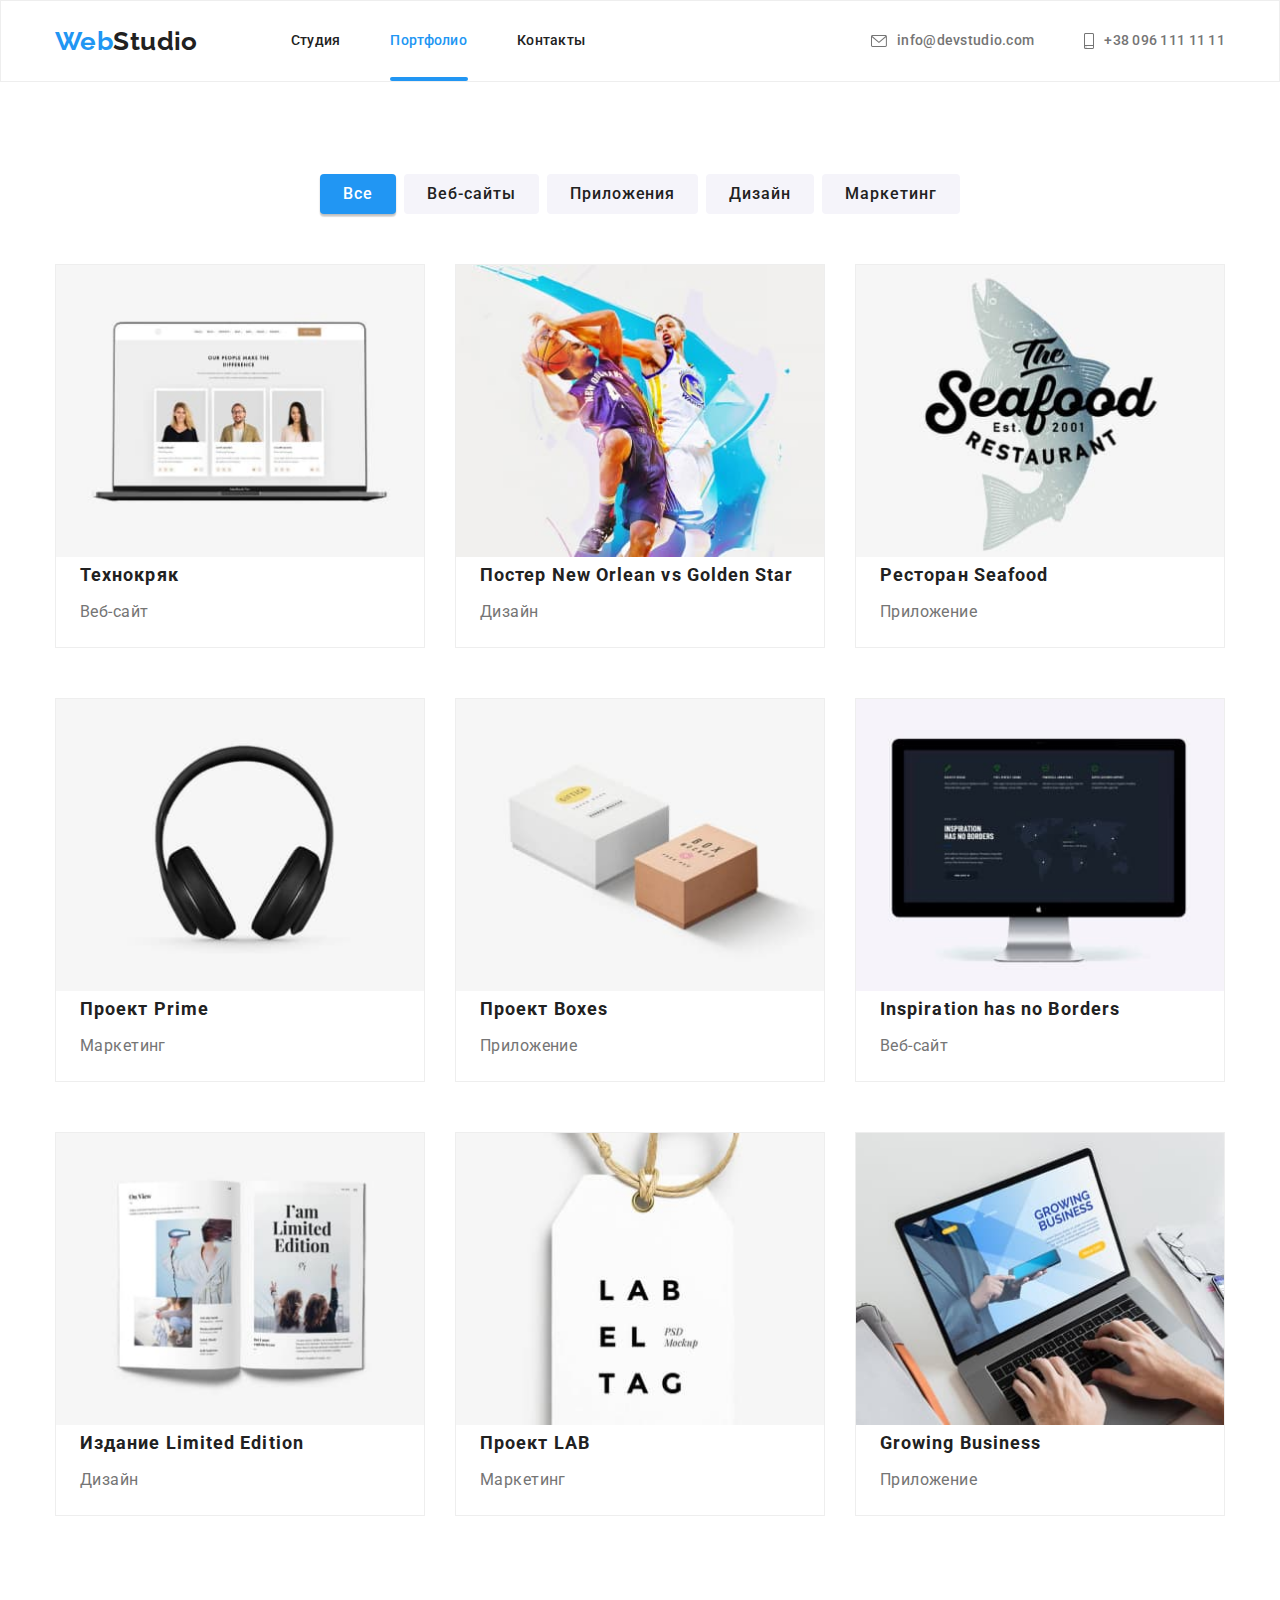
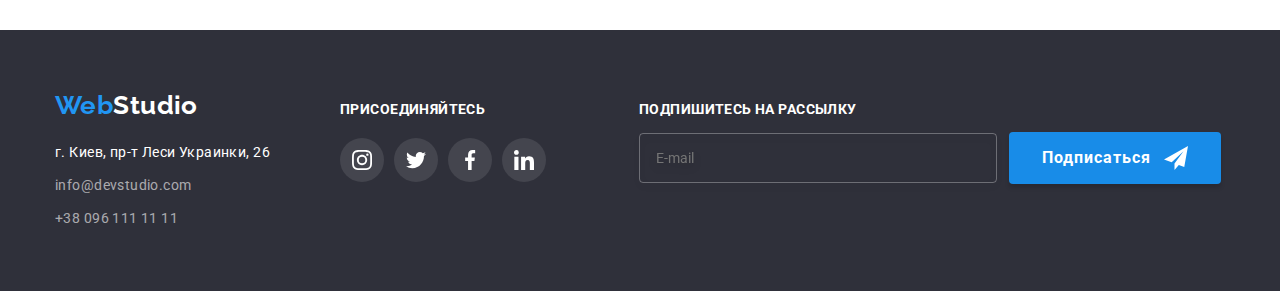
==== portfolio.html @ b4852928 "Initial commit" ====
<!DOCTYPE html>
<html lang="ru">
  <head>
    <meta charset="UTF-8" />
    <meta http-equiv="X-UA-Compatible" content="IE=edge" />
    <meta name="viewport" content="width=device-width, initial-scale=1.0" />
    <title>Portfolio</title>

    <link
      rel="stylesheet"
      href="https://fonts.googleapis.com/css2?family=Raleway:wght@700&family=Roboto:wght@400;500;700;900&display=swap"
    />
    <link
      rel="stylesheet"
      href="https://cdnjs.cloudflare.com/ajax/libs/modern-normalize/1.1.0/modern-normalize.min.css"
    />

    <link rel="stylesheet" href="./css/main.min.css" />
  </head>

  <body>
    <!-- Шапка сайта -->
    <header class="header">
      <div class="container header__container">
        <nav class="nav">
          <a class="logo header__logo" href="./index.html"
            ><span class="header__logo--color">Web</span>Studio</a
          >

          <ul class="nav__list list">
            <li class="nav__item">
              <a class="nav__link link" href="./index.html">Студия</a>
            </li>
            <li class="nav__item">
              <a class="nav__link nav__link--portfolio link" href="./portfolio.html">Портфолио</a>
            </li>
            <li class="nav__item"><a class="nav__link link" href="">Контакты</a></li>
          </ul>
        </nav>

        <ul class="nav__list nav__list--right list">
          <li class="nav__item">
            <div class="nav__box">
              <a class="nav__link nav__link--color link" href="mailto:info@devstudio.com">
                <svg class="nav__icon" width="16" height="12">
                  <use href="./images/sprite.svg#icon-envelope"></use>
                </svg>
                info@devstudio.com
              </a>
            </div>
          </li>
          <li class="nav__item">
            <div class="nav__box">
              <a class="nav__link nav__link--color link" href="tel:+380961111111">
                <svg class="nav__icon phone" width="10" height="16">
                  <use href="./images/sprite.svg#icon-phone"></use>
                </svg>
                +38 096 111 11 11
              </a>
            </div>
          </li>
        </ul>
      </div>
    </header>

    <main>
      <!-- Секция примеры работ -->
      <section class="portfolio">
        <div class="container">
          <h1 class="title visually-hidden">Примеры работ</h1>
          <ul class="list portfolio__list">
            <li class="portfolio__item">
              <button class="button button__portfolio button__portfolio--active" type="button">
                Все
              </button>
            </li>
            <li class="portfolio__item">
              <button class="button button__portfolio" type="button">Веб-сайты</button>
            </li>
            <li class="portfolio__item">
              <button class="button button__portfolio" type="button">Приложения</button>
            </li>
            <li class="portfolio__item">
              <button class="button button__portfolio" type="button">Дизайн</button>
            </li>
            <li class="portfolio__item">
              <button class="button button__portfolio" type="button">Маркетинг</button>
            </li>
          </ul>

          <ul class="list works-list">
            <!-- Пример №1 -->
            <li class="works__element">
              <a class="works__link" href="">
                <div class="works__thumb">
                  <img
                    class="works__img"
                    src="./images/portfolio/work-1.jpg"
                    alt="Пример работы №1"
                    width="370"
                    height="294"
                  />
                  <p class="works__descr">
                    Ресурс предлагает комплексные предложения с разным уровнем функционала и
                    сервисов. Все это позволит посетителю получить исчерпывающие сведения <br />
                    о компании или частном лице.
                  </p>
                </div>
                <h2 class="works__title">Технокряк</h2>
                <p class="works__text">Веб-сайт</p>
              </a>
            </li>
            <!-- Пример №2 -->
            <li class="works__element">
              <a class="works__link" href="">
                <div class="works__thumb">
                  <img
                    class="works__img"
                    src="./images/portfolio/work-2.jpg"
                    alt="Пример работы №2"
                    width="370"
                    height="294"
                  />
                  <p class="works__descr">
                    Ресурс предлагает комплексные предложения с разным уровнем функционала и
                    сервисов. Все это позволит посетителю получить исчерпывающие сведения <br />
                    о компании или частном лице.
                  </p>
                </div>

                <h2 class="works__title">Постер New Orlean vs Golden Star</h2>
                <p class="works__text">Дизайн</p>
              </a>
            </li>
            <!-- Пример №3 -->
            <li class="works__element">
              <a class="works__link" href="">
                <div class="works__thumb">
                  <img
                    class="works__img"
                    src="./images/portfolio/work-3.jpg"
                    alt="Пример работы №3"
                    width="370"
                    height="294"
                  />
                  <p class="works__descr">
                    Ресурс предлагает комплексные предложения с разным уровнем функционала и
                    сервисов. Все это позволит посетителю получить исчерпывающие сведения <br />
                    о компании или частном лице.
                  </p>
                </div>

                <h2 class="works__title">Ресторан Seafood</h2>
                <p class="works__text">Приложение</p>
              </a>
            </li>
            <!-- Пример №4 -->
            <li class="works__element">
              <a class="works__link" href="">
                <div class="works__thumb">
                  <img
                    class="works__img"
                    src="./images/portfolio/work-4.jpg"
                    alt="Пример работы №4"
                    width="370"
                    height="294"
                  />
                  <p class="works__descr">
                    Ресурс предлагает комплексные предложения с разным уровнем функционала и
                    сервисов. Все это позволит посетителю получить исчерпывающие сведения <br />
                    о компании или частном лице.
                  </p>
                </div>

                <h2 class="works__title">Проект Prime</h2>
                <p class="works__text">Маркетинг</p>
              </a>
            </li>
            <!-- Пример №5 -->
            <li class="works__element">
              <a class="works__link" href="">
                <div class="works__thumb">
                  <img
                    class="works__img"
                    src="./images/portfolio/work-5.jpg"
                    alt="Пример работы №5"
                    width="370"
                    height="294"
                  />
                  <p class="works__descr">
                    Ресурс предлагает комплексные предложения с разным уровнем функционала и
                    сервисов. Все это позволит посетителю получить исчерпывающие сведения <br />
                    о компании или частном лице.
                  </p>
                </div>

                <h2 class="works__title">Проект Boxes</h2>
                <p class="works__text">Приложение</p>
              </a>
            </li>
            <!-- Пример №6-->
            <li class="works__element">
              <a class="works__link" href="">
                <div class="works__thumb">
                  <img
                    class="works__img"
                    src="./images/portfolio/work-6.jpg"
                    alt="Пример работы №6"
                    width="370"
                    height="294"
                  />
                  <p class="works__descr">
                    Ресурс предлагает комплексные предложения с разным уровнем функционала и
                    сервисов. Все это позволит посетителю получить исчерпывающие сведения <br />
                    о компании или частном лице.
                  </p>
                </div>

                <h2 class="works__title">Inspiration has no Borders</h2>
                <p class="works__text">Веб-сайт</p>
              </a>
            </li>
            <!-- Пример №7 -->
            <li class="works__element">
              <a class="works__link" href="">
                <div class="works__thumb">
                  <img
                    class="works__img"
                    src="./images/portfolio/work-7.jpg"
                    alt="Пример работы №7"
                    width="370"
                    height="294"
                  />
                  <p class="works__descr">
                    Ресурс предлагает комплексные предложения с разным уровнем функционала и
                    сервисов. Все это позволит посетителю получить исчерпывающие сведения <br />
                    о компании или частном лице.
                  </p>
                </div>

                <h2 class="works__title">Издание Limited Edition</h2>
                <p class="works__text">Дизайн</p>
              </a>
            </li>
            <!-- Пример №8 -->
            <li class="works__element">
              <a class="works__link" href="">
                <div class="works__thumb">
                  <img
                    class="works__img"
                    src="./images/portfolio/work-8.jpg"
                    alt="Пример работы №8"
                    width="370"
                    height="294"
                  />
                  <p class="works__descr">
                    Ресурс предлагает комплексные предложения с разным уровнем функционала и
                    сервисов. Все это позволит посетителю получить исчерпывающие сведения <br />
                    о компании или частном лице.
                  </p>
                </div>

                <h2 class="works__title">Проект LAB</h2>
                <p class="works__text">Маркетинг</p>
              </a>
            </li>
            <!-- Пример №9 -->
            <li class="works__element">
              <a class="works__link" href="">
                <div class="works__thumb">
                  <img
                    class="works__img"
                    src="./images/portfolio/work-9.jpg"
                    alt="Пример работы №9"
                    width="370"
                    height="294"
                  />
                  <p class="works__descr">
                    Ресурс предлагает комплексные предложения с разным уровнем функционала и
                    сервисов. Все это позволит посетителю получить исчерпывающие сведения <br />
                    о компании или частном лице.
                  </p>
                </div>

                <h2 class="works__title">Growing Business</h2>
                <p class="works__text">Приложение</p>
              </a>
            </li>
          </ul>
        </div>
      </section>
    </main>
    <!-- Футер -->
    <footer class="footer">
      <div class="container">
        <div class="footer__container">
          <div class="footer__contacts">
            <a class="logo footer__logo" href="./index.html"
              ><span class="logo__footer--text">Web</span>Studio</a
            >
            <address class="adress">
              <ul class="footer__list list">
                <li class="footer__item footer__item--adress">
                  <a
                    class="link footer__link"
                    href="https://goo.gl/maps/1aV7GLh5moSTKQaL6"
                    target="_blank"
                    rel="noopener noreferrer"
                    >г. Киев, пр-т Леси Украинки, 26</a
                  >
                </li>
                <li class="footer__item footer__item--mail">
                  <a class="link footer__link footer__link--mail" href="mailto:info@devstudio.com"
                    >info@devstudio.com</a
                  >
                </li>
                <li class="footer__item footer__item--tel">
                  <a class="link footer__link footer__link--tel" href="tel:+380961111111"
                    >+38 096 111 11 11</a
                  >
                </li>
              </ul>
            </address>
          </div>

          <div class="social-media">
            <h3 class="social-media__title">присоединяйтесь</h3>
            <ul class="list social-media__list">
              <li class="social-media__item">
                <div class="social-media__block">
                  <a class="social-media__link" aria-label="instagram" href="">
                    <svg class="social-media__icon" width="20" height="20">
                      <use href="./images/sprite.svg#icon-instagram2"></use>
                    </svg>
                  </a>
                </div>
              </li>

              <li class="social-media__item">
                <div class="social-media__block">
                  <a class="social-media__link" aria-label="instagram" href="">
                    <svg class="social-media__icon" width="20" height="20">
                      <use href="./images/sprite.svg#icon-twitter2"></use>
                    </svg>
                  </a>
                </div>
              </li>

              <li class="social-media__item">
                <div class="social-media__block">
                  <a class="social-media__link" aria-label="facebook" href="">
                    <svg class="social-media__icon" width="20" height="20">
                      <use href="./images/sprite.svg#icon-facebook2"></use>
                    </svg>
                  </a>
                </div>
              </li>

              <li class="social-media__item">
                <div class="social-media__block">
                  <a class="social-media__link" aria-label="linkedin" href="">
                    <svg class="social-media__icon" width="20" height="20">
                      <use href="./images/sprite.svg#icon-linkedin2"></use>
                    </svg>
                  </a>
                </div>
              </li>
            </ul>
          </div>

          <div class="footer-modal">
            <form class="footer-modal__form" autocomplete="off">
              <p class="footer-modal__text">Подпишитесь на рассылку</p>
              <div class="footer-modal__box">
                <label class="footer-modal__email" for="email"></label>
                <input
                  class="footer-modal__input"
                  type="email"
                  name="email"
                  id="email"
                  placeholder="E-mail"
                />
                <button class="button" type="submit">
                  Подписаться
                  <svg class="button__icon" width="24" height="24">
                    <use href="./images/sprite.svg#icon-send"></use>
                  </svg>
                </button>
              </div>
            </form>
          </div>
        </div>
      </div>
    </footer>
  </body>
</html>
---- css/main.min.css ----
:root{--brand-color: #2196F3;--background-color: #ffffff;--text-color: #212121;--paragraph-color: #757575;--primary-font: Roboto, sans-serif;--secondary-font: Raleway, sans-serif}.portfolio,.customers,.team,.activity,.features,.hero{padding-top:94px;padding-bottom:94px}body{padding-top:80px;color:var(--text-color);background-color:var(--background-color);font-family:var(--primary-font);font-size:14px;letter-spacing:.03em}html{-webkit-box-sizing:border-box;box-sizing:border-box}*,*::after,*::before{-webkit-box-sizing:inherit;box-sizing:inherit}h1,h2,h3,h4,h5,h6,p{margin-top:0}.list{list-style:none;padding-left:0;margin:0}.link{text-decoration:none;color:inherit}img{display:block;max-width:100%;height:auto}address{font-style:inherit}.visually-hidden{position:absolute;width:1px;height:1px;margin:-1px;border:0;padding:0;white-space:nowrap;-webkit-clip-path:inset(100%);clip-path:inset(100%);clip:rect(0 0 0 0);overflow:hidden}.container{margin-left:auto;margin-right:auto;width:1200px;padding-left:15px;padding-right:15px}.button{font-weight:700;font-size:16px;line-height:1.87;display:-webkit-inline-box;display:-ms-inline-flexbox;display:inline-flex;-webkit-box-align:center;-ms-flex-align:center;align-items:center;padding:10px 32px;font-family:inherit;text-align:center;letter-spacing:.06em;color:var(--background-color);background-color:#188ce8;-webkit-box-shadow:0px 4px 4px rgba(0,0,0,.15);box-shadow:0px 4px 4px rgba(0,0,0,.15);border-radius:4px;border:1px solid rgba(0,0,0,0);-webkit-transition:background-color 250ms cubic-bezier(0.4, 0, 0.2, 1);transition:background-color 250ms cubic-bezier(0.4, 0, 0.2, 1)}.button:focus,.button:hover{cursor:pointer;background-color:var(--brand-color)}.logo{font-weight:700;font-size:26px;line-height:1.19;font-family:var(--secondary-font);font-weight:700;font-size:26px;line-height:1.19;color:var(--text-color)}.title{font-weight:700;font-size:36px;line-height:1.16;margin-bottom:50px;margin-top:0;text-align:center;color:var(--text-color)}.backdrop{position:fixed;z-index:3;top:0;left:0;width:100%;height:100%;background-color:rgba(0,0,0,.2);opacity:1;visibility:visible;-webkit-transition:opacity 250ms cubic-bezier(0.4, 0, 0.2, 1),visibility 250ms cubic-bezier(0.4, 0, 0.2, 1);transition:opacity 250ms cubic-bezier(0.4, 0, 0.2, 1),visibility 250ms cubic-bezier(0.4, 0, 0.2, 1)}.backdrop.is-hidden{opacity:0;pointer-events:none;visibility:hidden}.modal{position:absolute;top:50%;left:50%;width:528px;height:581px;padding:40px;-webkit-transform:translate(-50%, -50%) scale(1);transform:translate(-50%, -50%) scale(1);opacity:1;background-color:#fff;-webkit-box-shadow:0px 1px 3px rgba(0,0,0,.12),0px 1px 1px rgba(0,0,0,.14),0px 2px 1px rgba(0,0,0,.2);box-shadow:0px 1px 3px rgba(0,0,0,.12),0px 1px 1px rgba(0,0,0,.14),0px 2px 1px rgba(0,0,0,.2);border-radius:4px;-webkit-transition:opacity 250ms cubic-bezier(0.4, 0, 0.2, 1),-webkit-transform 250ms cubic-bezier(0.4, 0, 0.2, 1);transition:opacity 250ms cubic-bezier(0.4, 0, 0.2, 1),-webkit-transform 250ms cubic-bezier(0.4, 0, 0.2, 1);transition:transform 250ms cubic-bezier(0.4, 0, 0.2, 1),opacity 250ms cubic-bezier(0.4, 0, 0.2, 1);transition:transform 250ms cubic-bezier(0.4, 0, 0.2, 1),opacity 250ms cubic-bezier(0.4, 0, 0.2, 1),-webkit-transform 250ms cubic-bezier(0.4, 0, 0.2, 1)}.backdrop.is-hidden .modal{-webkit-transform:translate(-50%, -50%) scale(1.25);transform:translate(-50%, -50%) scale(1.25);opacity:0;-webkit-transition:opacity 250ms cubic-bezier(0.4, 0, 0.2, 1),-webkit-transform 250ms cubic-bezier(0.4, 0, 0.2, 1);transition:opacity 250ms cubic-bezier(0.4, 0, 0.2, 1),-webkit-transform 250ms cubic-bezier(0.4, 0, 0.2, 1);transition:transform 250ms cubic-bezier(0.4, 0, 0.2, 1),opacity 250ms cubic-bezier(0.4, 0, 0.2, 1);transition:transform 250ms cubic-bezier(0.4, 0, 0.2, 1),opacity 250ms cubic-bezier(0.4, 0, 0.2, 1),-webkit-transform 250ms cubic-bezier(0.4, 0, 0.2, 1)}.btn-close{position:absolute;top:8px;right:8px;padding:0;background-color:#fff;border:1px solid rgba(0,0,0,.1);border-radius:50%;cursor:pointer}.btn-close__icon{display:-webkit-box;display:-ms-flexbox;display:flex;-webkit-box-align:center;-ms-flex-align:center;align-items:center;-webkit-box-pack:center;-ms-flex-pack:center;justify-content:center;margin:6px;-webkit-transition:fill 250ms cubic-bezier(0.4, 0, 0.2, 1);transition:fill 250ms cubic-bezier(0.4, 0, 0.2, 1)}.btn-close:hover .btn-close__icon,.btn-close:focus .btn-close__icon{fill:var(--brand-color)}.form{display:-webkit-box;display:-ms-flexbox;display:flex;-webkit-box-orient:vertical;-webkit-box-direction:normal;-ms-flex-direction:column;flex-direction:column}.form__text{font-weight:700;font-size:20px;line-height:1.15;margin-bottom:12px;text-align:center;color:var(--text-color)}.form__field{position:relative;display:-webkit-box;display:-ms-flexbox;display:flex;-webkit-box-orient:vertical;-webkit-box-direction:normal;-ms-flex-direction:column;flex-direction:column;margin-bottom:10px}.form__label{font-weight:400;font-size:12px;line-height:1.16;margin-bottom:4px;text-align:left;letter-spacing:.01em;color:var(--paragraph-color)}.form__input{position:relative;cursor:pointer;padding-left:42px;padding-right:10px;width:100%;height:40px;border:1px solid rgba(33,33,33,.2);border-radius:4px;-webkit-transition:border-color 250ms cubic-bezier(0.4, 0, 0.2, 1),outline 250ms cubic-bezier(0.4, 0, 0.2, 1);transition:border-color 250ms cubic-bezier(0.4, 0, 0.2, 1),outline 250ms cubic-bezier(0.4, 0, 0.2, 1)}.form__input:focus{border-color:var(--brand-color);outline:1px solid var(--brand-color)}.form__wrapper{position:absolute;top:30px;left:12px;-webkit-transition:fill 250ms cubic-bezier(0.4, 0, 0.2, 1);transition:fill 250ms cubic-bezier(0.4, 0, 0.2, 1)}.form__input:focus~.form__wrapper{fill:var(--brand-color)}.form__comment{margin-bottom:20px;padding:12px 16px;width:100%;height:120px;border:1px solid rgba(33,33,33,.2);border-radius:4px;resize:none;-webkit-transition:border-color 250ms cubic-bezier(0.4, 0, 0.2, 1),outline 250ms cubic-bezier(0.4, 0, 0.2, 1);transition:border-color 250ms cubic-bezier(0.4, 0, 0.2, 1),outline 250ms cubic-bezier(0.4, 0, 0.2, 1)}.form__comment:focus{border-color:var(--brand-color);outline:1px solid var(--brand-color)}.form__comment::-webkit-input-placeholder{color:rgba(117,117,117,.5)}.form__comment::-moz-placeholder{color:rgba(117,117,117,.5)}.form__comment:-ms-input-placeholder{color:rgba(117,117,117,.5)}.form__comment::-ms-input-placeholder{color:rgba(117,117,117,.5)}.form__comment::placeholder{color:rgba(117,117,117,.5)}.agreement{margin-bottom:30px}.agreement__label{position:relative;display:-webkit-box;display:-ms-flexbox;display:flex;-webkit-box-align:center;-ms-flex-align:center;align-items:center;-webkit-box-pack:center;-ms-flex-pack:center;justify-content:center}.agreement__input{-moz-appearance:none;-webkit-appearance:none;appearance:none;position:absolute;outline:rgba(0,0,0,0);top:4px;left:-4px}.agreement__icon{margin-right:9px;width:16px;height:15px;border:2px solid #212121;border-radius:2px;-webkit-transition:background-color 250ms cubic-bezier(0.4, 0, 0.2, 1),border-color 250ms cubic-bezier(0.4, 0, 0.2, 1),outline 250ms cubic-bezier(0.4, 0, 0.2, 1);transition:background-color 250ms cubic-bezier(0.4, 0, 0.2, 1),border-color 250ms cubic-bezier(0.4, 0, 0.2, 1),outline 250ms cubic-bezier(0.4, 0, 0.2, 1)}.agreement__input:checked+.agreement__icon{background-color:var(--brand-color);border-color:var(--brand-color);background-image:url("../images/icons/check.svg");background-size:contain;background-origin:border-box}.agreement__input:focus+.agreement__icon{border:2px solid var(--brand-color)}.agreement__text{font-weight:400;font-size:14px;line-height:1.71;margin-bottom:0;margin-left:0;color:var(--paragraph-color);-webkit-user-select:none;-moz-user-select:none;-ms-user-select:none;user-select:none}.agreement__link{color:var(--brand-color)}.agreement__link--text{margin-left:2px;color:var(--brand-color)}.button__modal{display:-webkit-box;display:-ms-flexbox;display:flex;-webkit-box-pack:center;-ms-flex-pack:center;justify-content:center;width:200px;height:50px;margin-left:auto;margin-right:auto}.social-list{display:-webkit-box;display:-ms-flexbox;display:flex;-webkit-box-align:center;-ms-flex-align:center;align-items:center;-webkit-box-pack:center;-ms-flex-pack:center;justify-content:center;padding-bottom:30px}.social-list__item:not(:last-child){margin-right:10px}.social-list__icon{fill:currentColor}.social-list__link{display:-webkit-box;display:-ms-flexbox;display:flex;-webkit-box-align:center;-ms-flex-align:center;align-items:center;-webkit-box-pack:center;-ms-flex-pack:center;justify-content:center;width:44px;height:44px;background-color:#fff;border-radius:50%;cursor:pointer;color:#afb1b8;-webkit-transition:background-color 250ms cubic-bezier(0.4, 0, 0.2, 1),color 250ms cubic-bezier(0.4, 0, 0.2, 1);transition:background-color 250ms cubic-bezier(0.4, 0, 0.2, 1),color 250ms cubic-bezier(0.4, 0, 0.2, 1)}.social-list__link:hover,.social-list__link:focus{background-color:var(--brand-color);color:#fff}.header{position:fixed;top:0;left:0;width:100%;z-index:2;background-color:#fff;border:1px solid #eee}.nav,.header__container{display:-webkit-box;display:-ms-flexbox;display:flex;-webkit-box-align:center;-ms-flex-align:center;align-items:center}.link,.logo{text-decoration:none}.header__logo{margin-right:93px}.header__logo--color{color:var(--brand-color)}.nav__list{display:-webkit-box;display:-ms-flexbox;display:flex}.nav__list--right{margin-left:auto}.nav__item{margin-right:50px}.nav__item:last-child{margin-right:0}.nav__link{font-weight:500;line-height:1.14;display:-webkit-box;display:-ms-flexbox;display:flex;-webkit-box-align:center;-ms-flex-align:center;align-items:center;padding-top:32px;padding-bottom:32px;letter-spacing:.02em;color:var(--text-color);-webkit-transition:color 250ms cubic-bezier(0.4, 0, 0.2, 1);transition:color 250ms cubic-bezier(0.4, 0, 0.2, 1)}.nav__link:hover,.nav__link:focus{color:var(--brand-color)}.nav__link--color{color:var(--paragraph-color)}.nav__link--studio,.nav__link--portfolio{position:relative;color:var(--brand-color)}.nav__link--studio::after,.nav__link--portfolio::after{content:"";position:absolute;width:48px;height:4px;top:76px;background-color:var(--brand-color);border-radius:2px}.nav__link--portfolio::after{content:"";position:absolute;width:78px;height:4px;top:76px;background:var(--brand-color);border-radius:2px}.nav__icon{margin-right:10px;fill:currentColor;-webkit-transition-property:fill;transition-property:fill;-webkit-transition-duration:250ms;transition-duration:250ms;-webkit-transition-timing-function:cubic-bezier(0.4, 0, 0.2, 1);transition-timing-function:cubic-bezier(0.4, 0, 0.2, 1)}.nav__icon:focus,.nav__icon:hover{fill:var(--brand-color)}.hero{color:var(--background-color);background-color:#2f303a;text-align:center;padding:200px 0;background-image:-webkit-gradient(linear, left top, right top, from(rgba(47, 48, 58, 0.4)), to(rgba(47, 48, 58, 0.4))),url("../images/hero/people.jpg");background-image:linear-gradient(to right, rgba(47, 48, 58, 0.4), rgba(47, 48, 58, 0.4)),url("../images/hero/people.jpg");max-width:1600px;margin-left:auto;margin-right:auto;background-position:center;background-repeat:no-repeat;background-size:cover}.hero__title{font-weight:900;font-size:44px;line-height:1.36;padding-bottom:0;width:693px;margin-left:auto;margin-right:auto;margin-top:0;margin-bottom:30px;letter-spacing:.06em;text-transform:uppercase}.features__list{display:-webkit-box;display:-ms-flexbox;display:flex;-webkit-box-pack:center;-ms-flex-pack:center;justify-content:center}.features__container{margin-right:30px;width:calc((100% - 90px)/4);width:270px}.features__container:nth-child(4n){margin-right:0}.features__box{display:-webkit-box;display:-ms-flexbox;display:flex;-webkit-box-align:center;-ms-flex-align:center;align-items:center;-webkit-box-pack:center;-ms-flex-pack:center;justify-content:center;margin-bottom:30px;height:120px;border-radius:4px;background-color:#f5f4fa}.features__subtitle{font-weight:700;font-size:14px;line-height:1.14;margin-top:0;margin-bottom:10px;text-transform:uppercase}.features__text{margin-top:0;margin-bottom:0;color:var(--paragraph-color);line-height:1.71}.activity{padding-top:0;padding-bottom:94px}.activity__list{display:-webkit-box;display:-ms-flexbox;display:flex;-ms-flex-wrap:wrap;flex-wrap:wrap}.activity__item{margin-right:30px;width:calc((100% - 60px)/3)}.activity__item:nth-child(3n){margin-right:0}.activity__box{position:relative}.activity__descr{font-weight:700;line-height:1.14;position:absolute;top:100%;left:0;-webkit-transform:translate(0%, -100%);transform:translate(0%, -100%);z-index:1;display:-webkit-box;display:-ms-flexbox;display:flex;-webkit-box-align:center;-ms-flex-align:center;align-items:center;-webkit-box-pack:center;-ms-flex-pack:center;justify-content:center;width:370px;height:70px;margin:0;text-align:center;text-transform:uppercase;color:#fff;background-color:rgba(47,48,58,.8)}.team{background-color:#f5f4fa}.team__list{display:-webkit-box;display:-ms-flexbox;display:flex;-ms-flex-wrap:wrap;flex-wrap:wrap}.team__card{margin-right:30px;width:calc((100% - 90px)/4);-webkit-box-shadow:0px 1px 3px rgba(0,0,0,.12),0px 1px 1px rgba(0,0,0,.14),0px 2px 1px rgba(0,0,0,.2);box-shadow:0px 1px 3px rgba(0,0,0,.12),0px 1px 1px rgba(0,0,0,.14),0px 2px 1px rgba(0,0,0,.2);border-radius:0px 0px 4px 4px;background:#fff}.team__card:nth-child(4n){margin-right:0}.team__img{padding-bottom:30px}.team__name{font-weight:500;font-size:16px;line-height:1.19;margin-top:0;margin-bottom:10px;text-align:center}.team__text{font-size:16px;line-height:1.19;margin-top:0;margin-bottom:16px;color:var(--paragraph-color);font-size:16px;line-height:1.19;text-align:center}.customers__list{display:-webkit-box;display:-ms-flexbox;display:flex;-webkit-box-align:center;-ms-flex-align:center;align-items:center;-webkit-box-pack:justify;-ms-flex-pack:justify;justify-content:space-between}.customers__item{margin-right:30px;color:#afb1b8}.customers__item:last-child{margin-right:0}.customers__link{display:-webkit-box;display:-ms-flexbox;display:flex;-webkit-box-align:center;-ms-flex-align:center;align-items:center;-webkit-box-pack:center;-ms-flex-pack:center;justify-content:center;color:currentColor;width:170px;height:92px;border:1px solid #afb1b8;border-radius:4px;cursor:pointer;-webkit-transition:color 250ms cubic-bezier(0.4, 0, 0.2, 1),border 250ms cubic-bezier(0.4, 0, 0.2, 1);transition:color 250ms cubic-bezier(0.4, 0, 0.2, 1),border 250ms cubic-bezier(0.4, 0, 0.2, 1)}.customers__link:hover,.customers__link:focus{border:1px solid var(--brand-color);color:var(--brand-color)}.customers__icon{fill:currentColor}.footer{padding:60px 0;background-color:#2f303a}.footer__container{display:-webkit-box;display:-ms-flexbox;display:flex;-webkit-box-align:baseline;-ms-flex-align:baseline;align-items:baseline}.footer__contacts{margin-right:70px}.footer__logo{display:inline-block;padding:0;margin-bottom:20px;color:var(--background-color)}.logo__footer--text{color:var(--brand-color)}.footer__item:not(:last-child){margin-bottom:9px}.footer__item--adress{color:var(--background-color)}.footer__item--tel,.footer__item--mail{color:rgba(255,255,255,.6)}.footer__link{display:inline-block;padding:0;font-style:normal;line-height:1.71}.footer__link--mail:hover,.footer__link--mail:focus,.footer__link--tel:hover,.footer__link--tel:focus{color:var(--brand-color)}.social-media{margin-right:93px}.social-media__title{font-weight:700;font-size:14px;line-height:1.14;text-transform:uppercase;color:#fff;margin-bottom:20px}.social-media__list{display:-webkit-box;display:-ms-flexbox;display:flex;-webkit-box-align:center;-ms-flex-align:center;align-items:center;-webkit-box-pack:center;-ms-flex-pack:center;justify-content:center}.social-media__item:not(:last-child){margin-right:10px}.social-media__link{display:-webkit-inline-box;display:-ms-inline-flexbox;display:inline-flex;-webkit-box-pack:center;-ms-flex-pack:center;justify-content:center;-webkit-box-align:center;-ms-flex-align:center;align-items:center;width:44px;height:44px;cursor:pointer;border-radius:50%;background-color:rgba(255,255,255,.1);-webkit-transition:background-color 250ms cubic-bezier(0.4, 0, 0.2, 1);transition:background-color 250ms cubic-bezier(0.4, 0, 0.2, 1)}.social-media__link:hover,.social-media__link:focus{background-color:var(--brand-color)}.social-media__icon{fill:#fff}.footer-modal__text{font-weight:700;line-height:1.14;letter-spacing:.03em;text-transform:uppercase;color:#fff}.footer-modal__box{display:-webkit-box;display:-ms-flexbox;display:flex;-webkit-box-align:center;-ms-flex-align:center;align-items:center}.footer-modal__input{width:358px;height:50px;margin-right:12px;padding-left:16px;background-color:rgba(0,0,0,0);border:1px solid rgba(255,255,255,.3);-webkit-filter:drop-shadow(0px 4px 4px rgba(0, 0, 0, 0.15));filter:drop-shadow(0px 4px 4px rgba(0, 0, 0, 0.15));border-radius:4px;color:#fff;-webkit-transition:border 250ms cubic-bezier(0.4, 0, 0.2, 1);transition:border 250ms cubic-bezier(0.4, 0, 0.2, 1)}.footer-modal__input:focus{border:2px solid #fff}.button__icon{margin-left:13px}.portfolio__list{display:-webkit-box;display:-ms-flexbox;display:flex;margin-bottom:50px;-webkit-box-pack:center;-ms-flex-pack:center;justify-content:center}.portfolio__item{margin-right:8px}.portfolio__item:last-child{margin-right:0}.button__portfolio{display:inline-block;padding:6px 22px;font-weight:500;line-height:1.62;color:var(--text-color);background-color:#f5f4fa;-webkit-box-shadow:none;box-shadow:none;-webkit-transition:background-color 250ms cubic-bezier(0.4, 0, 0.2, 1),color 250ms cubic-bezier(0.4, 0, 0.2, 1),-webkit-box-shadow 250ms cubic-bezier(0.4, 0, 0.2, 1);transition:background-color 250ms cubic-bezier(0.4, 0, 0.2, 1),color 250ms cubic-bezier(0.4, 0, 0.2, 1),-webkit-box-shadow 250ms cubic-bezier(0.4, 0, 0.2, 1);transition:background-color 250ms cubic-bezier(0.4, 0, 0.2, 1),color 250ms cubic-bezier(0.4, 0, 0.2, 1),box-shadow 250ms cubic-bezier(0.4, 0, 0.2, 1);transition:background-color 250ms cubic-bezier(0.4, 0, 0.2, 1),color 250ms cubic-bezier(0.4, 0, 0.2, 1),box-shadow 250ms cubic-bezier(0.4, 0, 0.2, 1),-webkit-box-shadow 250ms cubic-bezier(0.4, 0, 0.2, 1)}.button__portfolio:hover,.button__portfolio:focus{background-color:var(--brand-color);color:var(--background-color);-webkit-box-shadow:0px 3px 1px rgba(0,0,0,.1),0px 1px 2px rgba(0,0,0,.08),0px 2px 2px rgba(0,0,0,.12);box-shadow:0px 3px 1px rgba(0,0,0,.1),0px 1px 2px rgba(0,0,0,.08),0px 2px 2px rgba(0,0,0,.12)}.button__portfolio--active{color:var(--background-color);background-color:var(--brand-color);-webkit-box-shadow:0px 3px 1px rgba(0,0,0,.1),0px 1px 2px rgba(0,0,0,.08),0px 2px 2px rgba(0,0,0,.12);box-shadow:0px 3px 1px rgba(0,0,0,.1),0px 1px 2px rgba(0,0,0,.08),0px 2px 2px rgba(0,0,0,.12);border-radius:4px}.works-list{display:-webkit-box;display:-ms-flexbox;display:flex;-ms-flex-wrap:wrap;flex-wrap:wrap}.works__element{margin-bottom:30px;margin-right:30px;width:calc((100% - 60px)/3);height:404px}.works__element:nth-child(3n){margin-right:0}.works__element:nth-last-child(-n+3){margin-bottom:0}.works__link{display:block;text-decoration:none;border:1px solid #eee;-webkit-transition:-webkit-box-shadow 250ms cubic-bezier(0.4, 0, 0.2, 1);transition:-webkit-box-shadow 250ms cubic-bezier(0.4, 0, 0.2, 1);transition:box-shadow 250ms cubic-bezier(0.4, 0, 0.2, 1);transition:box-shadow 250ms cubic-bezier(0.4, 0, 0.2, 1), -webkit-box-shadow 250ms cubic-bezier(0.4, 0, 0.2, 1)}.works__link:hover,.works__link:focus{-webkit-box-shadow:0px 1px 1px rgba(0,0,0,.12),0px 4px 4px rgba(0,0,0,.06),1px 4px 6px rgba(0,0,0,.16);box-shadow:0px 1px 1px rgba(0,0,0,.12),0px 4px 4px rgba(0,0,0,.06),1px 4px 6px rgba(0,0,0,.16)}.works__thumb{position:relative;overflow:hidden}.works__descr{font-weight:400;font-size:18px;line-height:1.56;position:absolute;z-index:1;top:0;left:0;width:100%;height:100%;margin:0;padding:63px 24px;color:#fff;background-color:rgba(33,150,243,.9);-webkit-transform:translateY(100%);transform:translateY(100%);-webkit-transition:-webkit-transform 250ms cubic-bezier(0.4, 0, 0.2, 1);transition:-webkit-transform 250ms cubic-bezier(0.4, 0, 0.2, 1);transition:transform 250ms cubic-bezier(0.4, 0, 0.2, 1);transition:transform 250ms cubic-bezier(0.4, 0, 0.2, 1), -webkit-transform 250ms cubic-bezier(0.4, 0, 0.2, 1)}.works__link:hover .works__descr,.works__link:focus .works__descr{-webkit-transform:translateY(0);transform:translateY(0)}.works__title{font-weight:700;font-size:18px;line-height:2;color:var(--text-color);letter-spacing:.06em;margin-top:0;margin-bottom:4px;margin-left:24px}.works__text{font-size:16px;line-height:1.88;margin-top:0;margin-bottom:20px;margin-left:24px;font-size:16px;line-height:1.88;color:var(--paragraph-color)}/*# sourceMappingURL=main.min.css.map */
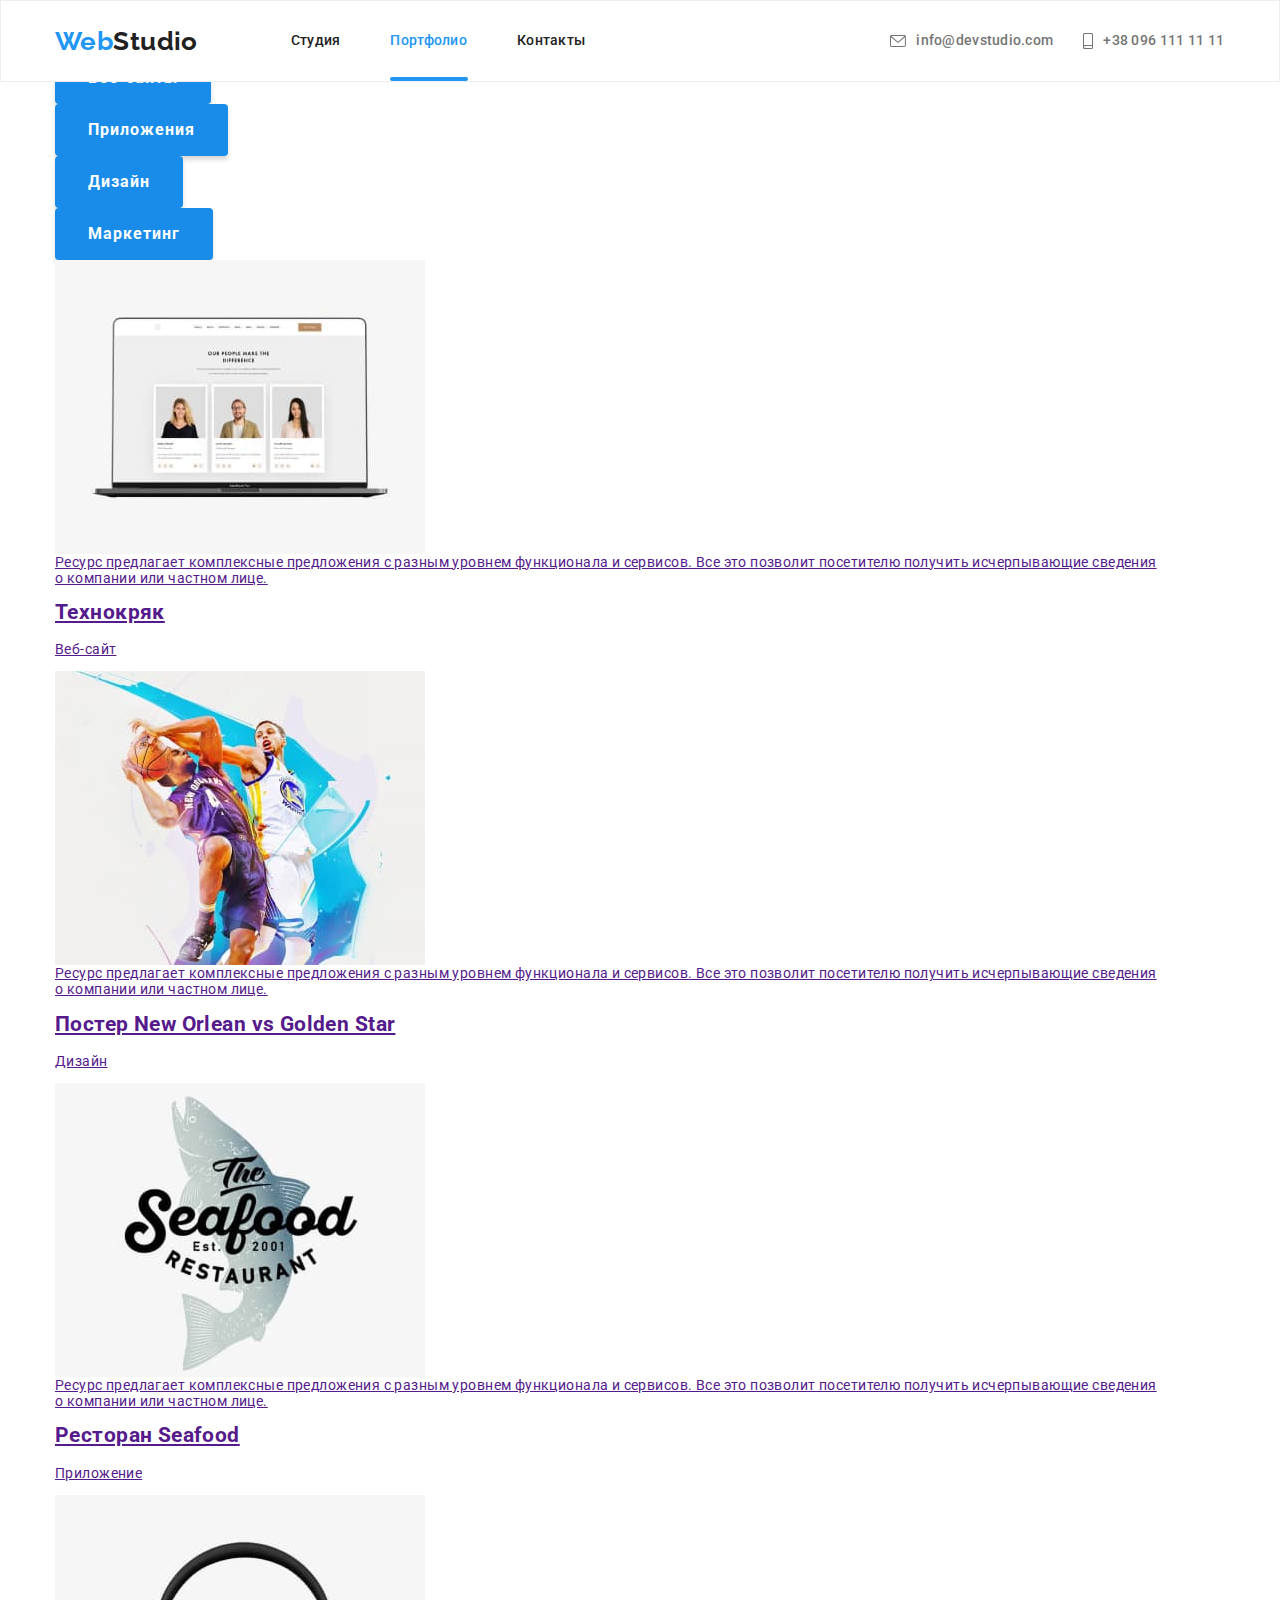
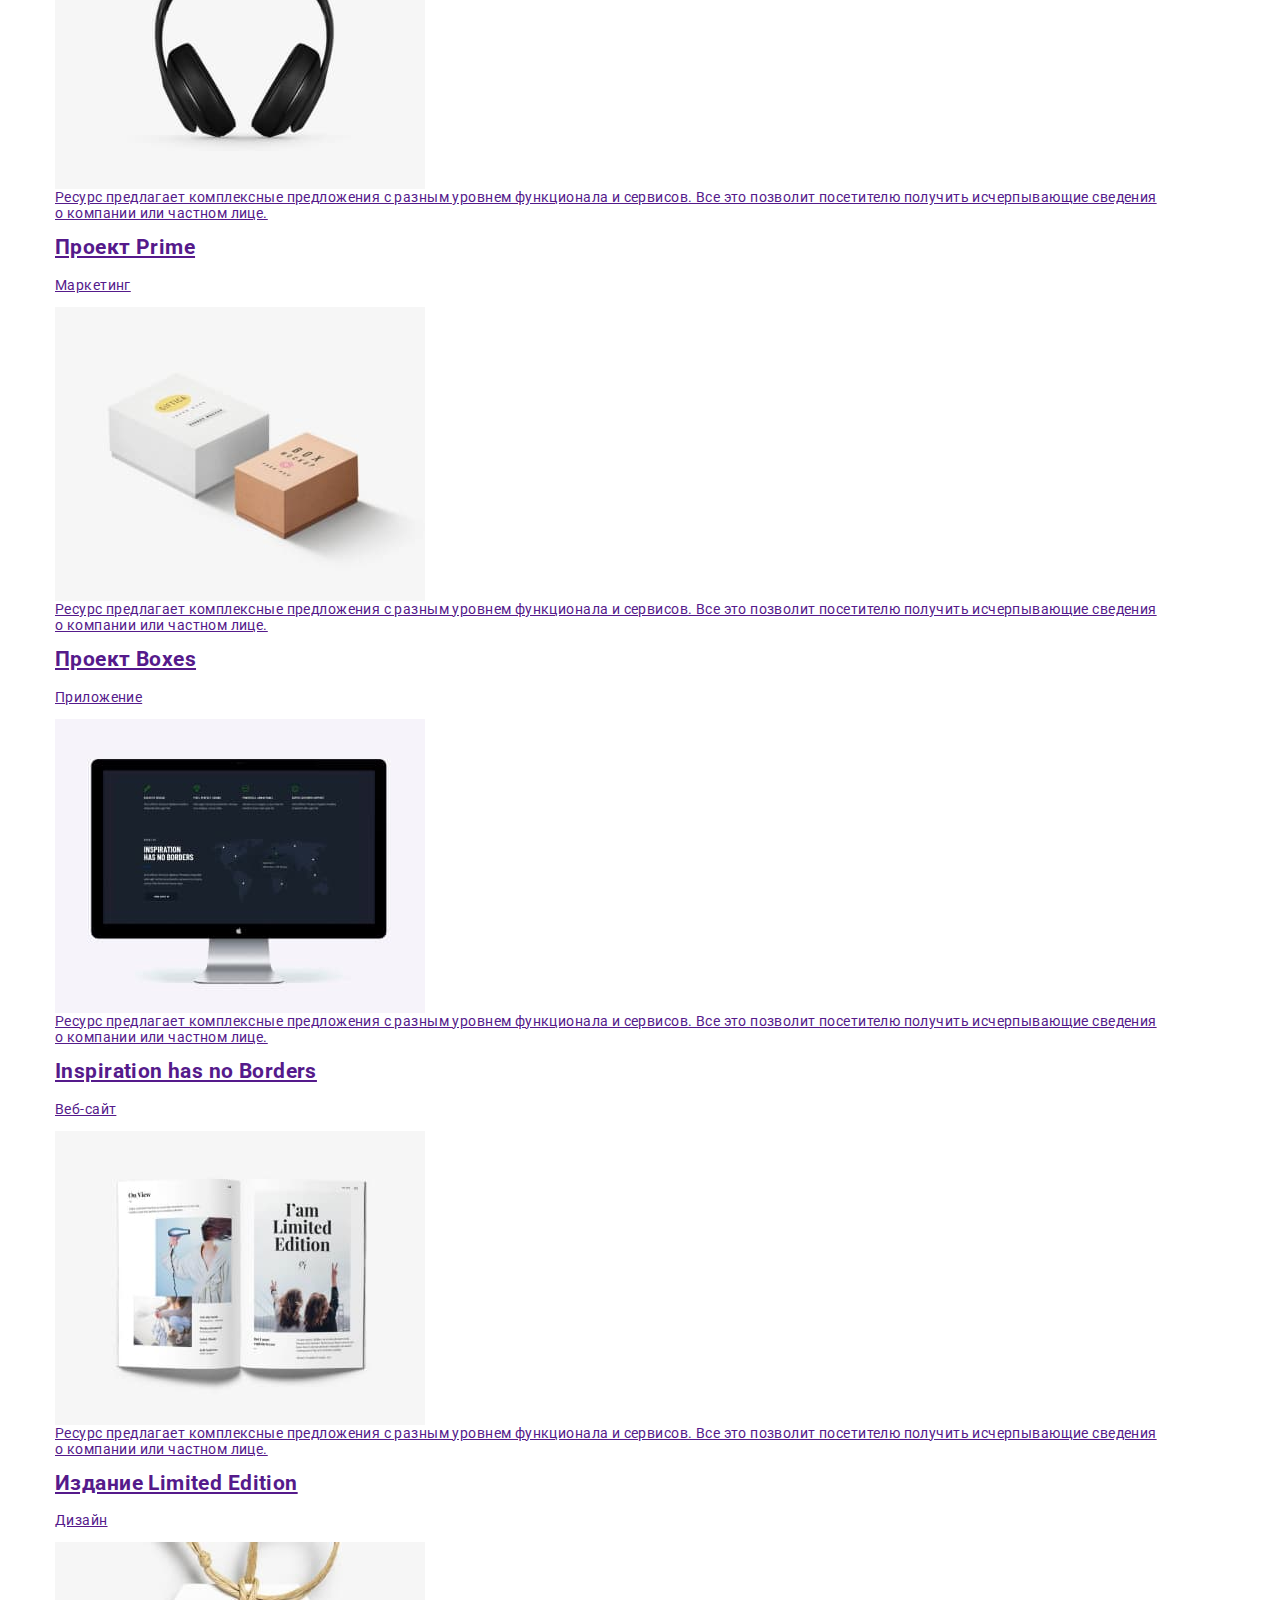
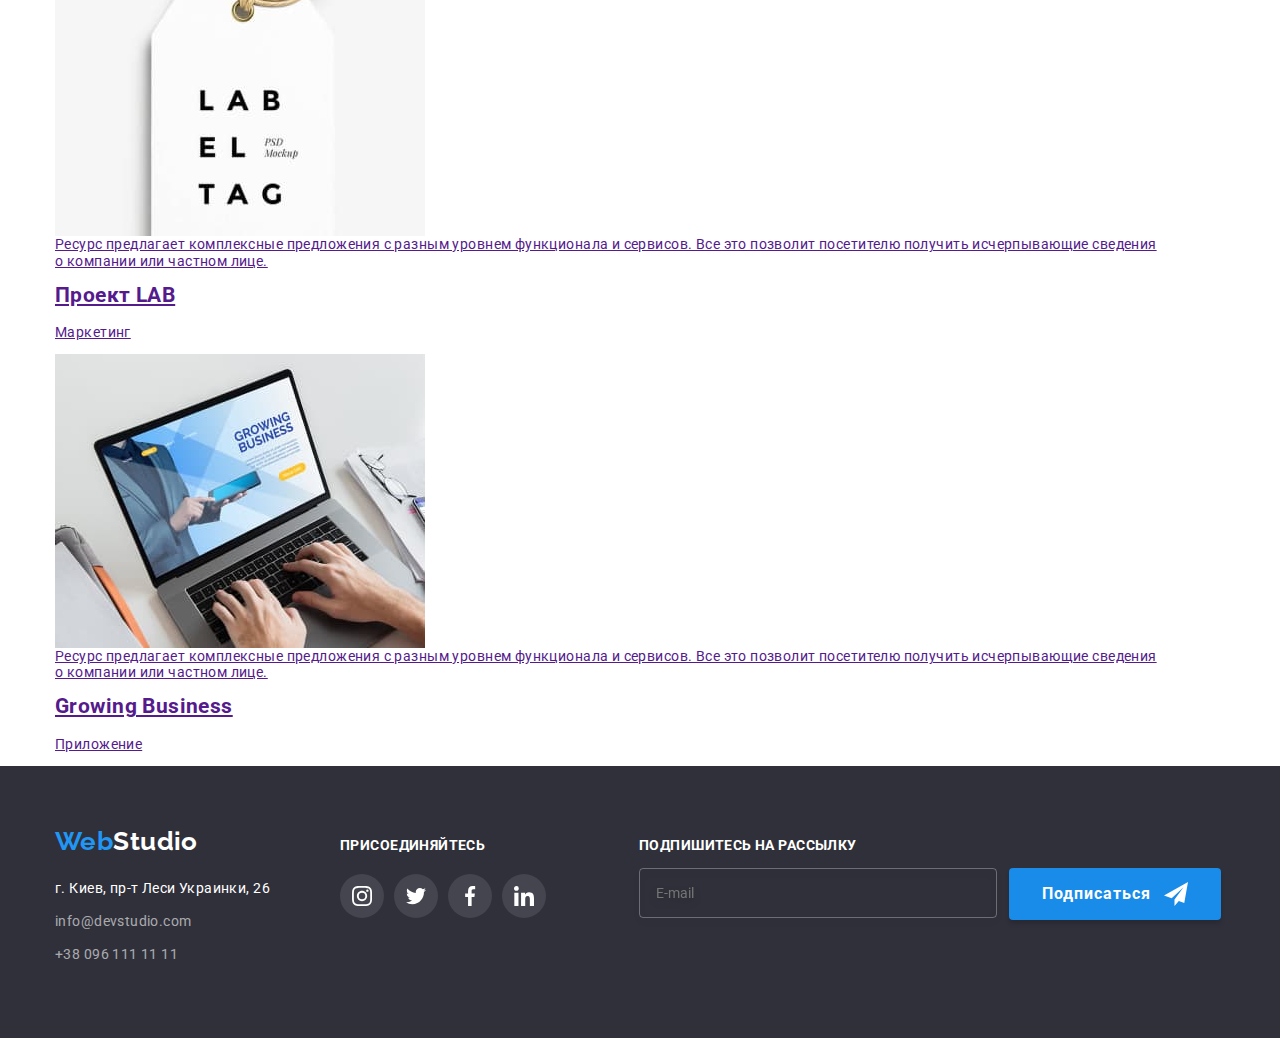
==== commit 255c7726: "add general page" ====
--- a/portfolio.html
+++ b/portfolio.html
@@ -22,44 +22,110 @@
     <!-- Шапка сайта -->
     <header class="header">
       <div class="container header__container">
-        <nav class="nav">
-          <a class="logo header__logo" href="./index.html"
+        <div class="menu-desktop">
+          <nav class="nav">
+            <a class="logo header__logo" href="./index.html"
+              ><span class="header__logo--color">Web</span>Studio</a
+            >
+
+            <ul class="nav__list list">
+              <li class="nav__item">
+                <a class="nav__link nav__link--studio link" href="./index.html">Студия</a>
+              </li>
+              <li class="nav__item">
+                <a
+                  class="nav__link nav__link--portfolio nav__link--special link"
+                  href="./portfolio.html"
+                  >Портфолио</a
+                >
+              </li>
+              <li class="nav__item">
+                <a class="nav__link nav__link--contacts link" href="">Контакты</a>
+              </li>
+            </ul>
+          </nav>
+
+          <ul class="nav__list nav__list--right list">
+            <li class="nav__item nav__item--mail">
+              <div class="nav__box">
+                <a class="nav__link nav__link--color link" href="mailto:info@devstudio.com">
+                  <svg class="nav__icon" width="16" height="12">
+                    <use href="./images/sprite.svg#icon-envelope"></use>
+                  </svg>
+                  info@devstudio.com
+                </a>
+              </div>
+            </li>
+            <li class="nav__item nav__item--tel">
+              <div class="nav__box">
+                <a class="nav__link nav__link--color link" href="tel:+380961111111">
+                  <svg class="nav__icon phone" width="10" height="16">
+                    <use href="./images/sprite.svg#icon-phone"></use>
+                  </svg>
+                  +38 096 111 11 11
+                </a>
+              </div>
+            </li>
+          </ul>
+        </div>
+        <nav class="nav-mobile">
+          <a class="logo header__logo nav-mobile__logo" href="./index.html"
             ><span class="header__logo--color">Web</span>Studio</a
           >
-
-          <ul class="nav__list list">
-            <li class="nav__item">
-              <a class="nav__link link" href="./index.html">Студия</a>
-            </li>
-            <li class="nav__item">
-              <a class="nav__link nav__link--portfolio link" href="./portfolio.html">Портфолио</a>
-            </li>
-            <li class="nav__item"><a class="nav__link link" href="">Контакты</a></li>
-          </ul>
+          <button class="menu-btn is-open" type="button" aria-expanded="false" data-menu-button>
+            <svg
+              class="menu-btn__icon"
+              width="40"
+              height="40"
+              aria-label="Переключатель мобильного меню"
+            >
+              <use class="icon-menu" href="./images/sprite.svg#icon-menu"></use>
+              <use class="icon-cross" href="./images/sprite.svg#icon-close"></use>
+            </svg>
+          </button>
+
+          <div class="menu-container is-open" data-menu>
+            <ul class="menu-container__list list">
+              <li class="menu-container__item">
+                <a
+                  class="menu-container__link menu-container__link--studio link"
+                  href="./index.html"
+                  >Студия</a
+                >
+              </li>
+              <li class="menu-container__item">
+                <a class="menu-container__link link" href="./portfolio.html">Портфолио</a>
+              </li>
+              <li class="menu-container__link"><a class="nav__link link" href="">Контакты</a></li>
+            </ul>
+
+            <ul class="menu-contacts list">
+              <li class="menu-contacts__item">
+                <a class="menu-contacts__link link" href="mailto:info@devstudio.com">
+                  info@devstudio.com
+                </a>
+              </li>
+              <li class="menu-contacts__item">
+                <a class="menu-contacts__link link" href="tel:+380961111111"> +38 096 111 11 11 </a>
+              </li>
+            </ul>
+
+            <ul class="menu-networks list">
+              <li class="menu-networks__item">
+                <a class="menu-networks__link link" href="" aria-label="instagram">Instagram</a>
+              </li>
+              <li class="menu-networks__item">
+                <a class="menu-networks__link link" href="" aria-label="twitter">Twitter</a>
+              </li>
+              <li class="menu-networks__item">
+                <a class="menu-networks__link link" href="" aria-label="facebook">Facebook</a>
+              </li>
+              <li class="menu-networks__item">
+                <a class="menu-networks__link link" href="" aria-label="linkedin">LinkedIn</a>
+              </li>
+            </ul>
+          </div>
         </nav>
-
-        <ul class="nav__list nav__list--right list">
-          <li class="nav__item">
-            <div class="nav__box">
-              <a class="nav__link nav__link--color link" href="mailto:info@devstudio.com">
-                <svg class="nav__icon" width="16" height="12">
-                  <use href="./images/sprite.svg#icon-envelope"></use>
-                </svg>
-                info@devstudio.com
-              </a>
-            </div>
-          </li>
-          <li class="nav__item">
-            <div class="nav__box">
-              <a class="nav__link nav__link--color link" href="tel:+380961111111">
-                <svg class="nav__icon phone" width="10" height="16">
-                  <use href="./images/sprite.svg#icon-phone"></use>
-                </svg>
-                +38 096 111 11 11
-              </a>
-            </div>
-          </li>
-        </ul>
       </div>
     </header>
 
--- a/css/main.min.css
+++ b/css/main.min.css
@@ -1 +1 @@
-:root{--brand-color: #2196F3;--background-color: #ffffff;--text-color: #212121;--paragraph-color: #757575;--primary-font: Roboto, sans-serif;--secondary-font: Raleway, sans-serif}.portfolio,.customers,.team,.activity,.features,.hero{padding-top:94px;padding-bottom:94px}body{padding-top:80px;color:var(--text-color);background-color:var(--background-color);font-family:var(--primary-font);font-size:14px;letter-spacing:.03em}html{-webkit-box-sizing:border-box;box-sizing:border-box}*,*::after,*::before{-webkit-box-sizing:inherit;box-sizing:inherit}h1,h2,h3,h4,h5,h6,p{margin-top:0}.list{list-style:none;padding-left:0;margin:0}.link{text-decoration:none;color:inherit}img{display:block;max-width:100%;height:auto}address{font-style:inherit}.visually-hidden{position:absolute;width:1px;height:1px;margin:-1px;border:0;padding:0;white-space:nowrap;-webkit-clip-path:inset(100%);clip-path:inset(100%);clip:rect(0 0 0 0);overflow:hidden}.container{margin-left:auto;margin-right:auto;width:1200px;padding-left:15px;padding-right:15px}.button{font-weight:700;font-size:16px;line-height:1.87;display:-webkit-inline-box;display:-ms-inline-flexbox;display:inline-flex;-webkit-box-align:center;-ms-flex-align:center;align-items:center;padding:10px 32px;font-family:inherit;text-align:center;letter-spacing:.06em;color:var(--background-color);background-color:#188ce8;-webkit-box-shadow:0px 4px 4px rgba(0,0,0,.15);box-shadow:0px 4px 4px rgba(0,0,0,.15);border-radius:4px;border:1px solid rgba(0,0,0,0);-webkit-transition:background-color 250ms cubic-bezier(0.4, 0, 0.2, 1);transition:background-color 250ms cubic-bezier(0.4, 0, 0.2, 1)}.button:focus,.button:hover{cursor:pointer;background-color:var(--brand-color)}.logo{font-weight:700;font-size:26px;line-height:1.19;font-family:var(--secondary-font);font-weight:700;font-size:26px;line-height:1.19;color:var(--text-color)}.title{font-weight:700;font-size:36px;line-height:1.16;margin-bottom:50px;margin-top:0;text-align:center;color:var(--text-color)}.backdrop{position:fixed;z-index:3;top:0;left:0;width:100%;height:100%;background-color:rgba(0,0,0,.2);opacity:1;visibility:visible;-webkit-transition:opacity 250ms cubic-bezier(0.4, 0, 0.2, 1),visibility 250ms cubic-bezier(0.4, 0, 0.2, 1);transition:opacity 250ms cubic-bezier(0.4, 0, 0.2, 1),visibility 250ms cubic-bezier(0.4, 0, 0.2, 1)}.backdrop.is-hidden{opacity:0;pointer-events:none;visibility:hidden}.modal{position:absolute;top:50%;left:50%;width:528px;height:581px;padding:40px;-webkit-transform:translate(-50%, -50%) scale(1);transform:translate(-50%, -50%) scale(1);opacity:1;background-color:#fff;-webkit-box-shadow:0px 1px 3px rgba(0,0,0,.12),0px 1px 1px rgba(0,0,0,.14),0px 2px 1px rgba(0,0,0,.2);box-shadow:0px 1px 3px rgba(0,0,0,.12),0px 1px 1px rgba(0,0,0,.14),0px 2px 1px rgba(0,0,0,.2);border-radius:4px;-webkit-transition:opacity 250ms cubic-bezier(0.4, 0, 0.2, 1),-webkit-transform 250ms cubic-bezier(0.4, 0, 0.2, 1);transition:opacity 250ms cubic-bezier(0.4, 0, 0.2, 1),-webkit-transform 250ms cubic-bezier(0.4, 0, 0.2, 1);transition:transform 250ms cubic-bezier(0.4, 0, 0.2, 1),opacity 250ms cubic-bezier(0.4, 0, 0.2, 1);transition:transform 250ms cubic-bezier(0.4, 0, 0.2, 1),opacity 250ms cubic-bezier(0.4, 0, 0.2, 1),-webkit-transform 250ms cubic-bezier(0.4, 0, 0.2, 1)}.backdrop.is-hidden .modal{-webkit-transform:translate(-50%, -50%) scale(1.25);transform:translate(-50%, -50%) scale(1.25);opacity:0;-webkit-transition:opacity 250ms cubic-bezier(0.4, 0, 0.2, 1),-webkit-transform 250ms cubic-bezier(0.4, 0, 0.2, 1);transition:opacity 250ms cubic-bezier(0.4, 0, 0.2, 1),-webkit-transform 250ms cubic-bezier(0.4, 0, 0.2, 1);transition:transform 250ms cubic-bezier(0.4, 0, 0.2, 1),opacity 250ms cubic-bezier(0.4, 0, 0.2, 1);transition:transform 250ms cubic-bezier(0.4, 0, 0.2, 1),opacity 250ms cubic-bezier(0.4, 0, 0.2, 1),-webkit-transform 250ms cubic-bezier(0.4, 0, 0.2, 1)}.btn-close{position:absolute;top:8px;right:8px;padding:0;background-color:#fff;border:1px solid rgba(0,0,0,.1);border-radius:50%;cursor:pointer}.btn-close__icon{display:-webkit-box;display:-ms-flexbox;display:flex;-webkit-box-align:center;-ms-flex-align:center;align-items:center;-webkit-box-pack:center;-ms-flex-pack:center;justify-content:center;margin:6px;-webkit-transition:fill 250ms cubic-bezier(0.4, 0, 0.2, 1);transition:fill 250ms cubic-bezier(0.4, 0, 0.2, 1)}.btn-close:hover .btn-close__icon,.btn-close:focus .btn-close__icon{fill:var(--brand-color)}.form{display:-webkit-box;display:-ms-flexbox;display:flex;-webkit-box-orient:vertical;-webkit-box-direction:normal;-ms-flex-direction:column;flex-direction:column}.form__text{font-weight:700;font-size:20px;line-height:1.15;margin-bottom:12px;text-align:center;color:var(--text-color)}.form__field{position:relative;display:-webkit-box;display:-ms-flexbox;display:flex;-webkit-box-orient:vertical;-webkit-box-direction:normal;-ms-flex-direction:column;flex-direction:column;margin-bottom:10px}.form__label{font-weight:400;font-size:12px;line-height:1.16;margin-bottom:4px;text-align:left;letter-spacing:.01em;color:var(--paragraph-color)}.form__input{position:relative;cursor:pointer;padding-left:42px;padding-right:10px;width:100%;height:40px;border:1px solid rgba(33,33,33,.2);border-radius:4px;-webkit-transition:border-color 250ms cubic-bezier(0.4, 0, 0.2, 1),outline 250ms cubic-bezier(0.4, 0, 0.2, 1);transition:border-color 250ms cubic-bezier(0.4, 0, 0.2, 1),outline 250ms cubic-bezier(0.4, 0, 0.2, 1)}.form__input:focus{border-color:var(--brand-color);outline:1px solid var(--brand-color)}.form__wrapper{position:absolute;top:30px;left:12px;-webkit-transition:fill 250ms cubic-bezier(0.4, 0, 0.2, 1);transition:fill 250ms cubic-bezier(0.4, 0, 0.2, 1)}.form__input:focus~.form__wrapper{fill:var(--brand-color)}.form__comment{margin-bottom:20px;padding:12px 16px;width:100%;height:120px;border:1px solid rgba(33,33,33,.2);border-radius:4px;resize:none;-webkit-transition:border-color 250ms cubic-bezier(0.4, 0, 0.2, 1),outline 250ms cubic-bezier(0.4, 0, 0.2, 1);transition:border-color 250ms cubic-bezier(0.4, 0, 0.2, 1),outline 250ms cubic-bezier(0.4, 0, 0.2, 1)}.form__comment:focus{border-color:var(--brand-color);outline:1px solid var(--brand-color)}.form__comment::-webkit-input-placeholder{color:rgba(117,117,117,.5)}.form__comment::-moz-placeholder{color:rgba(117,117,117,.5)}.form__comment:-ms-input-placeholder{color:rgba(117,117,117,.5)}.form__comment::-ms-input-placeholder{color:rgba(117,117,117,.5)}.form__comment::placeholder{color:rgba(117,117,117,.5)}.agreement{margin-bottom:30px}.agreement__label{position:relative;display:-webkit-box;display:-ms-flexbox;display:flex;-webkit-box-align:center;-ms-flex-align:center;align-items:center;-webkit-box-pack:center;-ms-flex-pack:center;justify-content:center}.agreement__input{-moz-appearance:none;-webkit-appearance:none;appearance:none;position:absolute;outline:rgba(0,0,0,0);top:4px;left:-4px}.agreement__icon{margin-right:9px;width:16px;height:15px;border:2px solid #212121;border-radius:2px;-webkit-transition:background-color 250ms cubic-bezier(0.4, 0, 0.2, 1),border-color 250ms cubic-bezier(0.4, 0, 0.2, 1),outline 250ms cubic-bezier(0.4, 0, 0.2, 1);transition:background-color 250ms cubic-bezier(0.4, 0, 0.2, 1),border-color 250ms cubic-bezier(0.4, 0, 0.2, 1),outline 250ms cubic-bezier(0.4, 0, 0.2, 1)}.agreement__input:checked+.agreement__icon{background-color:var(--brand-color);border-color:var(--brand-color);background-image:url("../images/icons/check.svg");background-size:contain;background-origin:border-box}.agreement__input:focus+.agreement__icon{border:2px solid var(--brand-color)}.agreement__text{font-weight:400;font-size:14px;line-height:1.71;margin-bottom:0;margin-left:0;color:var(--paragraph-color);-webkit-user-select:none;-moz-user-select:none;-ms-user-select:none;user-select:none}.agreement__link{color:var(--brand-color)}.agreement__link--text{margin-left:2px;color:var(--brand-color)}.button__modal{display:-webkit-box;display:-ms-flexbox;display:flex;-webkit-box-pack:center;-ms-flex-pack:center;justify-content:center;width:200px;height:50px;margin-left:auto;margin-right:auto}.social-list{display:-webkit-box;display:-ms-flexbox;display:flex;-webkit-box-align:center;-ms-flex-align:center;align-items:center;-webkit-box-pack:center;-ms-flex-pack:center;justify-content:center;padding-bottom:30px}.social-list__item:not(:last-child){margin-right:10px}.social-list__icon{fill:currentColor}.social-list__link{display:-webkit-box;display:-ms-flexbox;display:flex;-webkit-box-align:center;-ms-flex-align:center;align-items:center;-webkit-box-pack:center;-ms-flex-pack:center;justify-content:center;width:44px;height:44px;background-color:#fff;border-radius:50%;cursor:pointer;color:#afb1b8;-webkit-transition:background-color 250ms cubic-bezier(0.4, 0, 0.2, 1),color 250ms cubic-bezier(0.4, 0, 0.2, 1);transition:background-color 250ms cubic-bezier(0.4, 0, 0.2, 1),color 250ms cubic-bezier(0.4, 0, 0.2, 1)}.social-list__link:hover,.social-list__link:focus{background-color:var(--brand-color);color:#fff}.header{position:fixed;top:0;left:0;width:100%;z-index:2;background-color:#fff;border:1px solid #eee}.nav,.header__container{display:-webkit-box;display:-ms-flexbox;display:flex;-webkit-box-align:center;-ms-flex-align:center;align-items:center}.link,.logo{text-decoration:none}.header__logo{margin-right:93px}.header__logo--color{color:var(--brand-color)}.nav__list{display:-webkit-box;display:-ms-flexbox;display:flex}.nav__list--right{margin-left:auto}.nav__item{margin-right:50px}.nav__item:last-child{margin-right:0}.nav__link{font-weight:500;line-height:1.14;display:-webkit-box;display:-ms-flexbox;display:flex;-webkit-box-align:center;-ms-flex-align:center;align-items:center;padding-top:32px;padding-bottom:32px;letter-spacing:.02em;color:var(--text-color);-webkit-transition:color 250ms cubic-bezier(0.4, 0, 0.2, 1);transition:color 250ms cubic-bezier(0.4, 0, 0.2, 1)}.nav__link:hover,.nav__link:focus{color:var(--brand-color)}.nav__link--color{color:var(--paragraph-color)}.nav__link--studio,.nav__link--portfolio{position:relative;color:var(--brand-color)}.nav__link--studio::after,.nav__link--portfolio::after{content:"";position:absolute;width:48px;height:4px;top:76px;background-color:var(--brand-color);border-radius:2px}.nav__link--portfolio::after{content:"";position:absolute;width:78px;height:4px;top:76px;background:var(--brand-color);border-radius:2px}.nav__icon{margin-right:10px;fill:currentColor;-webkit-transition-property:fill;transition-property:fill;-webkit-transition-duration:250ms;transition-duration:250ms;-webkit-transition-timing-function:cubic-bezier(0.4, 0, 0.2, 1);transition-timing-function:cubic-bezier(0.4, 0, 0.2, 1)}.nav__icon:focus,.nav__icon:hover{fill:var(--brand-color)}.hero{color:var(--background-color);background-color:#2f303a;text-align:center;padding:200px 0;background-image:-webkit-gradient(linear, left top, right top, from(rgba(47, 48, 58, 0.4)), to(rgba(47, 48, 58, 0.4))),url("../images/hero/people.jpg");background-image:linear-gradient(to right, rgba(47, 48, 58, 0.4), rgba(47, 48, 58, 0.4)),url("../images/hero/people.jpg");max-width:1600px;margin-left:auto;margin-right:auto;background-position:center;background-repeat:no-repeat;background-size:cover}.hero__title{font-weight:900;font-size:44px;line-height:1.36;padding-bottom:0;width:693px;margin-left:auto;margin-right:auto;margin-top:0;margin-bottom:30px;letter-spacing:.06em;text-transform:uppercase}.features__list{display:-webkit-box;display:-ms-flexbox;display:flex;-webkit-box-pack:center;-ms-flex-pack:center;justify-content:center}.features__container{margin-right:30px;width:calc((100% - 90px)/4);width:270px}.features__container:nth-child(4n){margin-right:0}.features__box{display:-webkit-box;display:-ms-flexbox;display:flex;-webkit-box-align:center;-ms-flex-align:center;align-items:center;-webkit-box-pack:center;-ms-flex-pack:center;justify-content:center;margin-bottom:30px;height:120px;border-radius:4px;background-color:#f5f4fa}.features__subtitle{font-weight:700;font-size:14px;line-height:1.14;margin-top:0;margin-bottom:10px;text-transform:uppercase}.features__text{margin-top:0;margin-bottom:0;color:var(--paragraph-color);line-height:1.71}.activity{padding-top:0;padding-bottom:94px}.activity__list{display:-webkit-box;display:-ms-flexbox;display:flex;-ms-flex-wrap:wrap;flex-wrap:wrap}.activity__item{margin-right:30px;width:calc((100% - 60px)/3)}.activity__item:nth-child(3n){margin-right:0}.activity__box{position:relative}.activity__descr{font-weight:700;line-height:1.14;position:absolute;top:100%;left:0;-webkit-transform:translate(0%, -100%);transform:translate(0%, -100%);z-index:1;display:-webkit-box;display:-ms-flexbox;display:flex;-webkit-box-align:center;-ms-flex-align:center;align-items:center;-webkit-box-pack:center;-ms-flex-pack:center;justify-content:center;width:370px;height:70px;margin:0;text-align:center;text-transform:uppercase;color:#fff;background-color:rgba(47,48,58,.8)}.team{background-color:#f5f4fa}.team__list{display:-webkit-box;display:-ms-flexbox;display:flex;-ms-flex-wrap:wrap;flex-wrap:wrap}.team__card{margin-right:30px;width:calc((100% - 90px)/4);-webkit-box-shadow:0px 1px 3px rgba(0,0,0,.12),0px 1px 1px rgba(0,0,0,.14),0px 2px 1px rgba(0,0,0,.2);box-shadow:0px 1px 3px rgba(0,0,0,.12),0px 1px 1px rgba(0,0,0,.14),0px 2px 1px rgba(0,0,0,.2);border-radius:0px 0px 4px 4px;background:#fff}.team__card:nth-child(4n){margin-right:0}.team__img{padding-bottom:30px}.team__name{font-weight:500;font-size:16px;line-height:1.19;margin-top:0;margin-bottom:10px;text-align:center}.team__text{font-size:16px;line-height:1.19;margin-top:0;margin-bottom:16px;color:var(--paragraph-color);font-size:16px;line-height:1.19;text-align:center}.customers__list{display:-webkit-box;display:-ms-flexbox;display:flex;-webkit-box-align:center;-ms-flex-align:center;align-items:center;-webkit-box-pack:justify;-ms-flex-pack:justify;justify-content:space-between}.customers__item{margin-right:30px;color:#afb1b8}.customers__item:last-child{margin-right:0}.customers__link{display:-webkit-box;display:-ms-flexbox;display:flex;-webkit-box-align:center;-ms-flex-align:center;align-items:center;-webkit-box-pack:center;-ms-flex-pack:center;justify-content:center;color:currentColor;width:170px;height:92px;border:1px solid #afb1b8;border-radius:4px;cursor:pointer;-webkit-transition:color 250ms cubic-bezier(0.4, 0, 0.2, 1),border 250ms cubic-bezier(0.4, 0, 0.2, 1);transition:color 250ms cubic-bezier(0.4, 0, 0.2, 1),border 250ms cubic-bezier(0.4, 0, 0.2, 1)}.customers__link:hover,.customers__link:focus{border:1px solid var(--brand-color);color:var(--brand-color)}.customers__icon{fill:currentColor}.footer{padding:60px 0;background-color:#2f303a}.footer__container{display:-webkit-box;display:-ms-flexbox;display:flex;-webkit-box-align:baseline;-ms-flex-align:baseline;align-items:baseline}.footer__contacts{margin-right:70px}.footer__logo{display:inline-block;padding:0;margin-bottom:20px;color:var(--background-color)}.logo__footer--text{color:var(--brand-color)}.footer__item:not(:last-child){margin-bottom:9px}.footer__item--adress{color:var(--background-color)}.footer__item--tel,.footer__item--mail{color:rgba(255,255,255,.6)}.footer__link{display:inline-block;padding:0;font-style:normal;line-height:1.71}.footer__link--mail:hover,.footer__link--mail:focus,.footer__link--tel:hover,.footer__link--tel:focus{color:var(--brand-color)}.social-media{margin-right:93px}.social-media__title{font-weight:700;font-size:14px;line-height:1.14;text-transform:uppercase;color:#fff;margin-bottom:20px}.social-media__list{display:-webkit-box;display:-ms-flexbox;display:flex;-webkit-box-align:center;-ms-flex-align:center;align-items:center;-webkit-box-pack:center;-ms-flex-pack:center;justify-content:center}.social-media__item:not(:last-child){margin-right:10px}.social-media__link{display:-webkit-inline-box;display:-ms-inline-flexbox;display:inline-flex;-webkit-box-pack:center;-ms-flex-pack:center;justify-content:center;-webkit-box-align:center;-ms-flex-align:center;align-items:center;width:44px;height:44px;cursor:pointer;border-radius:50%;background-color:rgba(255,255,255,.1);-webkit-transition:background-color 250ms cubic-bezier(0.4, 0, 0.2, 1);transition:background-color 250ms cubic-bezier(0.4, 0, 0.2, 1)}.social-media__link:hover,.social-media__link:focus{background-color:var(--brand-color)}.social-media__icon{fill:#fff}.footer-modal__text{font-weight:700;line-height:1.14;letter-spacing:.03em;text-transform:uppercase;color:#fff}.footer-modal__box{display:-webkit-box;display:-ms-flexbox;display:flex;-webkit-box-align:center;-ms-flex-align:center;align-items:center}.footer-modal__input{width:358px;height:50px;margin-right:12px;padding-left:16px;background-color:rgba(0,0,0,0);border:1px solid rgba(255,255,255,.3);-webkit-filter:drop-shadow(0px 4px 4px rgba(0, 0, 0, 0.15));filter:drop-shadow(0px 4px 4px rgba(0, 0, 0, 0.15));border-radius:4px;color:#fff;-webkit-transition:border 250ms cubic-bezier(0.4, 0, 0.2, 1);transition:border 250ms cubic-bezier(0.4, 0, 0.2, 1)}.footer-modal__input:focus{border:2px solid #fff}.button__icon{margin-left:13px}.portfolio__list{display:-webkit-box;display:-ms-flexbox;display:flex;margin-bottom:50px;-webkit-box-pack:center;-ms-flex-pack:center;justify-content:center}.portfolio__item{margin-right:8px}.portfolio__item:last-child{margin-right:0}.button__portfolio{display:inline-block;padding:6px 22px;font-weight:500;line-height:1.62;color:var(--text-color);background-color:#f5f4fa;-webkit-box-shadow:none;box-shadow:none;-webkit-transition:background-color 250ms cubic-bezier(0.4, 0, 0.2, 1),color 250ms cubic-bezier(0.4, 0, 0.2, 1),-webkit-box-shadow 250ms cubic-bezier(0.4, 0, 0.2, 1);transition:background-color 250ms cubic-bezier(0.4, 0, 0.2, 1),color 250ms cubic-bezier(0.4, 0, 0.2, 1),-webkit-box-shadow 250ms cubic-bezier(0.4, 0, 0.2, 1);transition:background-color 250ms cubic-bezier(0.4, 0, 0.2, 1),color 250ms cubic-bezier(0.4, 0, 0.2, 1),box-shadow 250ms cubic-bezier(0.4, 0, 0.2, 1);transition:background-color 250ms cubic-bezier(0.4, 0, 0.2, 1),color 250ms cubic-bezier(0.4, 0, 0.2, 1),box-shadow 250ms cubic-bezier(0.4, 0, 0.2, 1),-webkit-box-shadow 250ms cubic-bezier(0.4, 0, 0.2, 1)}.button__portfolio:hover,.button__portfolio:focus{background-color:var(--brand-color);color:var(--background-color);-webkit-box-shadow:0px 3px 1px rgba(0,0,0,.1),0px 1px 2px rgba(0,0,0,.08),0px 2px 2px rgba(0,0,0,.12);box-shadow:0px 3px 1px rgba(0,0,0,.1),0px 1px 2px rgba(0,0,0,.08),0px 2px 2px rgba(0,0,0,.12)}.button__portfolio--active{color:var(--background-color);background-color:var(--brand-color);-webkit-box-shadow:0px 3px 1px rgba(0,0,0,.1),0px 1px 2px rgba(0,0,0,.08),0px 2px 2px rgba(0,0,0,.12);box-shadow:0px 3px 1px rgba(0,0,0,.1),0px 1px 2px rgba(0,0,0,.08),0px 2px 2px rgba(0,0,0,.12);border-radius:4px}.works-list{display:-webkit-box;display:-ms-flexbox;display:flex;-ms-flex-wrap:wrap;flex-wrap:wrap}.works__element{margin-bottom:30px;margin-right:30px;width:calc((100% - 60px)/3);height:404px}.works__element:nth-child(3n){margin-right:0}.works__element:nth-last-child(-n+3){margin-bottom:0}.works__link{display:block;text-decoration:none;border:1px solid #eee;-webkit-transition:-webkit-box-shadow 250ms cubic-bezier(0.4, 0, 0.2, 1);transition:-webkit-box-shadow 250ms cubic-bezier(0.4, 0, 0.2, 1);transition:box-shadow 250ms cubic-bezier(0.4, 0, 0.2, 1);transition:box-shadow 250ms cubic-bezier(0.4, 0, 0.2, 1), -webkit-box-shadow 250ms cubic-bezier(0.4, 0, 0.2, 1)}.works__link:hover,.works__link:focus{-webkit-box-shadow:0px 1px 1px rgba(0,0,0,.12),0px 4px 4px rgba(0,0,0,.06),1px 4px 6px rgba(0,0,0,.16);box-shadow:0px 1px 1px rgba(0,0,0,.12),0px 4px 4px rgba(0,0,0,.06),1px 4px 6px rgba(0,0,0,.16)}.works__thumb{position:relative;overflow:hidden}.works__descr{font-weight:400;font-size:18px;line-height:1.56;position:absolute;z-index:1;top:0;left:0;width:100%;height:100%;margin:0;padding:63px 24px;color:#fff;background-color:rgba(33,150,243,.9);-webkit-transform:translateY(100%);transform:translateY(100%);-webkit-transition:-webkit-transform 250ms cubic-bezier(0.4, 0, 0.2, 1);transition:-webkit-transform 250ms cubic-bezier(0.4, 0, 0.2, 1);transition:transform 250ms cubic-bezier(0.4, 0, 0.2, 1);transition:transform 250ms cubic-bezier(0.4, 0, 0.2, 1), -webkit-transform 250ms cubic-bezier(0.4, 0, 0.2, 1)}.works__link:hover .works__descr,.works__link:focus .works__descr{-webkit-transform:translateY(0);transform:translateY(0)}.works__title{font-weight:700;font-size:18px;line-height:2;color:var(--text-color);letter-spacing:.06em;margin-top:0;margin-bottom:4px;margin-left:24px}.works__text{font-size:16px;line-height:1.88;margin-top:0;margin-bottom:20px;margin-left:24px;font-size:16px;line-height:1.88;color:var(--paragraph-color)}/*# sourceMappingURL=main.min.css.map */+:root{--brand-color: #2196F3;--background-color: #ffffff;--text-color: #212121;--paragraph-color: #757575;--primary-font: Roboto, sans-serif;--secondary-font: Raleway, sans-serif}body{color:var(--text-color);background-color:var(--background-color);font-family:var(--primary-font);font-size:14px;letter-spacing:.03em}html{-webkit-box-sizing:border-box;box-sizing:border-box}*,*::after,*::before{-webkit-box-sizing:inherit;box-sizing:inherit}h1,h2,h3,h4,h5,h6,p{margin-top:0}.list{list-style:none;padding-left:0;margin:0}.link{text-decoration:none;color:inherit}img{display:block;max-width:100%;height:auto}address{font-style:inherit}.visually-hidden{position:absolute;width:1px;height:1px;margin:-1px;border:0;padding:0;white-space:nowrap;-webkit-clip-path:inset(100%);clip-path:inset(100%);clip:rect(0 0 0 0);overflow:hidden}.container{width:100%;margin-left:auto;margin-right:auto;padding-left:15px;padding-right:15px}@media screen and (min-width: 480px){.container{max-width:480px}}@media screen and (min-width: 768px){.container{max-width:768px}}@media screen and (min-width: 1200px){.container{max-width:1200px}}.button{font-weight:700;font-size:16px;line-height:1.87;display:-webkit-inline-box;display:-ms-inline-flexbox;display:inline-flex;-webkit-box-align:center;-ms-flex-align:center;align-items:center;padding:10px 32px;font-family:inherit;text-align:center;letter-spacing:.06em;color:var(--background-color);background-color:#188ce8;-webkit-box-shadow:0px 4px 4px rgba(0,0,0,.15);box-shadow:0px 4px 4px rgba(0,0,0,.15);border-radius:4px;border:1px solid rgba(0,0,0,0);-webkit-transition:background-color 250ms cubic-bezier(0.4, 0, 0.2, 1);transition:background-color 250ms cubic-bezier(0.4, 0, 0.2, 1)}.button:focus,.button:hover{cursor:pointer;background-color:var(--brand-color)}.logo{font-weight:700;font-size:26px;line-height:1.19;font-family:var(--secondary-font);font-weight:700;font-size:26px;line-height:1.19;color:var(--text-color)}.title{font-weight:700;font-size:36px;line-height:1.16;margin-bottom:50px;margin-top:0;text-align:center;color:var(--text-color)}.backdrop{position:fixed;z-index:3;top:0;left:0;width:100%;height:100%;background-color:rgba(0,0,0,.2);opacity:1;visibility:visible;-webkit-transition:opacity 250ms cubic-bezier(0.4, 0, 0.2, 1),visibility 250ms cubic-bezier(0.4, 0, 0.2, 1);transition:opacity 250ms cubic-bezier(0.4, 0, 0.2, 1),visibility 250ms cubic-bezier(0.4, 0, 0.2, 1)}.backdrop.is-hidden{opacity:0;pointer-events:none;visibility:hidden}.modal{position:absolute;top:50%;left:50%;padding:40px;-webkit-transform:translate(-50%, -50%) scale(1);transform:translate(-50%, -50%) scale(1);opacity:1;background-color:#fff;-webkit-box-shadow:0px 1px 3px rgba(0,0,0,.12),0px 1px 1px rgba(0,0,0,.14),0px 2px 1px rgba(0,0,0,.2);box-shadow:0px 1px 3px rgba(0,0,0,.12),0px 1px 1px rgba(0,0,0,.14),0px 2px 1px rgba(0,0,0,.2);border-radius:4px;-webkit-transition:opacity 250ms cubic-bezier(0.4, 0, 0.2, 1),-webkit-transform 250ms cubic-bezier(0.4, 0, 0.2, 1);transition:opacity 250ms cubic-bezier(0.4, 0, 0.2, 1),-webkit-transform 250ms cubic-bezier(0.4, 0, 0.2, 1);transition:transform 250ms cubic-bezier(0.4, 0, 0.2, 1),opacity 250ms cubic-bezier(0.4, 0, 0.2, 1);transition:transform 250ms cubic-bezier(0.4, 0, 0.2, 1),opacity 250ms cubic-bezier(0.4, 0, 0.2, 1),-webkit-transform 250ms cubic-bezier(0.4, 0, 0.2, 1)}@media screen and (min-width: 480px){.modal{width:450px;height:600px}}@media screen and (min-width: 1200px){.modal{width:528px;height:581px}}.backdrop.is-hidden .modal{-webkit-transform:translate(-50%, -50%) scale(1.25);transform:translate(-50%, -50%) scale(1.25);opacity:0;-webkit-transition:opacity 250ms cubic-bezier(0.4, 0, 0.2, 1),-webkit-transform 250ms cubic-bezier(0.4, 0, 0.2, 1);transition:opacity 250ms cubic-bezier(0.4, 0, 0.2, 1),-webkit-transform 250ms cubic-bezier(0.4, 0, 0.2, 1);transition:transform 250ms cubic-bezier(0.4, 0, 0.2, 1),opacity 250ms cubic-bezier(0.4, 0, 0.2, 1);transition:transform 250ms cubic-bezier(0.4, 0, 0.2, 1),opacity 250ms cubic-bezier(0.4, 0, 0.2, 1),-webkit-transform 250ms cubic-bezier(0.4, 0, 0.2, 1)}.btn-close{position:absolute;top:8px;right:8px;padding:0;background-color:#fff;border:1px solid rgba(0,0,0,.1);border-radius:50%;cursor:pointer}.btn-close__icon{display:-webkit-box;display:-ms-flexbox;display:flex;-webkit-box-align:center;-ms-flex-align:center;align-items:center;-webkit-box-pack:center;-ms-flex-pack:center;justify-content:center;margin:6px;-webkit-transition:fill 250ms cubic-bezier(0.4, 0, 0.2, 1);transition:fill 250ms cubic-bezier(0.4, 0, 0.2, 1)}.btn-close:hover .btn-close__icon,.btn-close:focus .btn-close__icon{fill:var(--brand-color)}.form{display:-webkit-box;display:-ms-flexbox;display:flex;-webkit-box-orient:vertical;-webkit-box-direction:normal;-ms-flex-direction:column;flex-direction:column}.form__text{font-weight:700;font-size:20px;line-height:1.15;margin-bottom:12px;text-align:center;color:var(--text-color)}.form__field{position:relative;display:-webkit-box;display:-ms-flexbox;display:flex;-webkit-box-orient:vertical;-webkit-box-direction:normal;-ms-flex-direction:column;flex-direction:column;margin-bottom:10px}.form__label{font-weight:400;font-size:12px;line-height:1.16;margin-bottom:4px;text-align:left;letter-spacing:.01em;color:var(--paragraph-color)}.form__input{position:relative;cursor:pointer;padding-left:42px;padding-right:10px;width:100%;height:40px;border:1px solid rgba(33,33,33,.2);border-radius:4px;-webkit-transition:border-color 250ms cubic-bezier(0.4, 0, 0.2, 1),outline 250ms cubic-bezier(0.4, 0, 0.2, 1);transition:border-color 250ms cubic-bezier(0.4, 0, 0.2, 1),outline 250ms cubic-bezier(0.4, 0, 0.2, 1)}.form__input:focus{border-color:var(--brand-color);outline:1px solid var(--brand-color)}.form__wrapper{position:absolute;top:30px;left:12px;-webkit-transition:fill 250ms cubic-bezier(0.4, 0, 0.2, 1);transition:fill 250ms cubic-bezier(0.4, 0, 0.2, 1)}.form__input:focus~.form__wrapper{fill:var(--brand-color)}.form__comment{margin-bottom:20px;padding:12px 16px;width:100%;height:120px;border:1px solid rgba(33,33,33,.2);border-radius:4px;resize:none;-webkit-transition:border-color 250ms cubic-bezier(0.4, 0, 0.2, 1),outline 250ms cubic-bezier(0.4, 0, 0.2, 1);transition:border-color 250ms cubic-bezier(0.4, 0, 0.2, 1),outline 250ms cubic-bezier(0.4, 0, 0.2, 1)}.form__comment:focus{border-color:var(--brand-color);outline:1px solid var(--brand-color)}.form__comment::-webkit-input-placeholder{color:rgba(117,117,117,.5)}.form__comment::-moz-placeholder{color:rgba(117,117,117,.5)}.form__comment:-ms-input-placeholder{color:rgba(117,117,117,.5)}.form__comment::-ms-input-placeholder{color:rgba(117,117,117,.5)}.form__comment::placeholder{color:rgba(117,117,117,.5)}.agreement{margin-bottom:30px}.agreement__label{position:relative;display:-webkit-box;display:-ms-flexbox;display:flex;-webkit-box-align:center;-ms-flex-align:center;align-items:center;-webkit-box-pack:center;-ms-flex-pack:center;justify-content:center}.agreement__input{-moz-appearance:none;-webkit-appearance:none;appearance:none;position:absolute;outline:rgba(0,0,0,0);top:4px;left:-4px}.agreement__icon{margin-right:9px;width:16px;height:15px;border:2px solid #212121;border-radius:2px;-webkit-transition:background-color 250ms cubic-bezier(0.4, 0, 0.2, 1),border-color 250ms cubic-bezier(0.4, 0, 0.2, 1),outline 250ms cubic-bezier(0.4, 0, 0.2, 1);transition:background-color 250ms cubic-bezier(0.4, 0, 0.2, 1),border-color 250ms cubic-bezier(0.4, 0, 0.2, 1),outline 250ms cubic-bezier(0.4, 0, 0.2, 1)}.agreement__input:checked+.agreement__icon{background-color:var(--brand-color);border-color:var(--brand-color);background-image:url("../images/icons/check.svg");background-size:contain;background-origin:border-box}.agreement__input:focus+.agreement__icon{border:2px solid var(--brand-color)}.agreement__text{margin-bottom:0;margin-left:0;color:var(--paragraph-color);-webkit-user-select:none;-moz-user-select:none;-ms-user-select:none;user-select:none}@media screen and (min-width: 480px){.agreement__text{font-weight:400;font-size:12px;line-height:1.16}}@media screen and (min-width: 1200px){.agreement__text{font-weight:400;font-size:14px;line-height:1.71}}.agreement__link{color:var(--brand-color)}.agreement__link--text{margin-left:2px;color:var(--brand-color)}@media screen and (min-width: 480px){.agreement__link--text{font-weight:400;font-size:12px;line-height:1.16}}@media screen and (min-width: 1200px){.agreement__link--text{font-weight:400;font-size:14px;line-height:1.71}}.button__modal{display:-webkit-box;display:-ms-flexbox;display:flex;-webkit-box-pack:center;-ms-flex-pack:center;justify-content:center;width:200px;height:50px;margin-left:auto;margin-right:auto}.social-list{display:-webkit-box;display:-ms-flexbox;display:flex;-webkit-box-align:center;-ms-flex-align:center;align-items:center;-webkit-box-pack:center;-ms-flex-pack:center;justify-content:center;padding-bottom:30px}.social-list__item:not(:last-child){margin-right:10px}.social-list__icon{fill:currentColor}.social-list__link{display:-webkit-box;display:-ms-flexbox;display:flex;-webkit-box-align:center;-ms-flex-align:center;align-items:center;-webkit-box-pack:center;-ms-flex-pack:center;justify-content:center;width:44px;height:44px;background-color:#fff;border-radius:50%;cursor:pointer;color:#afb1b8;-webkit-transition:background-color 250ms cubic-bezier(0.4, 0, 0.2, 1),color 250ms cubic-bezier(0.4, 0, 0.2, 1);transition:background-color 250ms cubic-bezier(0.4, 0, 0.2, 1),color 250ms cubic-bezier(0.4, 0, 0.2, 1)}.social-list__link:hover,.social-list__link:focus{background-color:var(--brand-color);color:#fff}.header{position:fixed;top:0;left:0;width:100%;z-index:2;background-color:#fff;border:1px solid #eee}@media screen and (min-width: 480px)and (max-width: 767px){.menu-desktop{display:none}}@media screen and (min-width: 768px)and (max-width: 1199px){.menu-desktop{display:-webkit-box;display:-ms-flexbox;display:flex;-webkit-box-align:center;-ms-flex-align:center;align-items:center}}@media screen and (min-width: 1200px){.menu-desktop{display:-webkit-box;display:-ms-flexbox;display:flex;-webkit-box-align:center;-ms-flex-align:center;align-items:center}}.nav,.header__container{display:-webkit-box;display:-ms-flexbox;display:flex;-webkit-box-align:center;-ms-flex-align:center;align-items:center}.link,.logo{text-decoration:none}@media screen and (min-width: 768px){.header__logo{margin-right:88px}}@media screen and (min-width: 1200px){.header__logo{margin-right:93px}}.header__logo--color{color:var(--brand-color)}@media screen and (min-width: 480px)and (max-width: 767px){.nav__list{display:none}}.nav__list{display:-webkit-box;display:-ms-flexbox;display:flex}@media screen and (min-width: 768px){.nav__list--right{display:block;margin-left:84px}}@media screen and (min-width: 1200px){.nav__list--right{display:-webkit-box;display:-ms-flexbox;display:flex;margin-left:305px}}.nav__item{margin-right:50px}.nav__item:last-child{margin-right:0}@media screen and (min-width: 768px){.nav__item--mail,.nav__item--tel{margin-bottom:10px}}@media screen and (min-width: 1200px){.nav__item--mail,.nav__item--tel{margin-bottom:0;margin-right:30px}}.nav__link{font-weight:500;line-height:1.14;display:-webkit-box;display:-ms-flexbox;display:flex;-webkit-box-align:center;-ms-flex-align:center;align-items:center;letter-spacing:.02em;color:var(--text-color);-webkit-transition:color 250ms cubic-bezier(0.4, 0, 0.2, 1);transition:color 250ms cubic-bezier(0.4, 0, 0.2, 1)}@media screen and (min-width: 1200px){.nav__link{padding-top:32px;padding-bottom:32px}}.nav__link:hover,.nav__link:focus{color:var(--brand-color)}@media screen and (min-width: 768px){.nav__link--studio,.nav__link--portfolio,.nav__link--contacts{padding-top:32px;padding-bottom:32px}}.nav__link--color{color:var(--paragraph-color)}.nav__link--current,.nav__link--special{position:relative;color:var(--brand-color)}.nav__link--current::after,.nav__link--special::after{content:"";position:absolute;width:48px;height:4px;top:76px;background-color:var(--brand-color);border-radius:2px}.nav__link--special::after{content:"";position:absolute;width:78px;height:4px;top:76px;background:var(--brand-color);border-radius:2px}.nav__icon{margin-right:10px;fill:currentColor;-webkit-transition-property:fill;transition-property:fill;-webkit-transition-duration:250ms;transition-duration:250ms;-webkit-transition-timing-function:cubic-bezier(0.4, 0, 0.2, 1);transition-timing-function:cubic-bezier(0.4, 0, 0.2, 1)}.nav__icon:focus,.nav__icon:hover{fill:var(--brand-color)}@media screen and (min-width: 480px)and (max-width: 767px){.nav-mobile{display:-webkit-box;display:-ms-flexbox;display:flex;-webkit-box-align:center;-ms-flex-align:center;align-items:center}}@media screen and (min-width: 768px){.nav-mobile{display:none}}.nav-mobile__logo{padding-top:16px;padding-bottom:16px}.menu-btn{display:-webkit-inline-box;display:-ms-inline-flexbox;display:inline-flex;margin:0;margin-left:auto;padding:0;border:none;background-color:rgba(0,0,0,0);cursor:pointer;width:40px;height:40px;-webkit-transition:background-color 250ms cubic-bezier(0.4, 0, 0.2, 1);transition:background-color 250ms cubic-bezier(0.4, 0, 0.2, 1)}.menu-btn:hover,.menu-btn:focus{fill:var(--brand-color)}.menu-btn .icon-cross{display:none}.menu-btn.is-open .icon-cross{display:block}.menu-btn.is-open .icon-menu{display:none}.menu-container{display:none;position:absolute;top:100%;left:0;width:100%;padding:48px 40px;background-color:var(--background-color)}.menu-container.is-open{display:block}.menu-container__item:not(:last-child){margin-bottom:32px}.menu-container__list{margin-bottom:150px}.menu-container__link{font-weight:500;font-size:40px;line-height:1.17;letter-spacing:.02em;color:var(--text-color);-webkit-transition:color 250ms cubic-bezier(0.4, 0, 0.2, 1);transition:color 250ms cubic-bezier(0.4, 0, 0.2, 1)}.menu-container__link:hover,.menu-container__link:focus{color:var(--brand-color)}.menu-container__link--studio{color:var(--brand-color)}.menu-contacts__item:not(:last-child){margin-bottom:32px}.menu-contacts__item:last-child{margin-bottom:64px}.menu-contacts__link{font-weight:500;font-size:34px;line-height:1.17;letter-spacing:.02em;color:var(--paragraph-color);-webkit-transition:color 250ms cubic-bezier(0.4, 0, 0.2, 1);transition:color 250ms cubic-bezier(0.4, 0, 0.2, 1)}.menu-contacts__link:hover,.menu-contacts__link:focus{color:var(--brand-color)}.menu-networks{display:-webkit-box;display:-ms-flexbox;display:flex}.menu-networks__item:not(:last-child){margin-right:20px}.menu-networks__link{position:relative;font-weight:500;font-size:18px;line-height:1.22;letter-spacing:.02em;color:var(--paragraph-color);-webkit-transition:color 250ms cubic-bezier(0.4, 0, 0.2, 1);transition:color 250ms cubic-bezier(0.4, 0, 0.2, 1)}.menu-networks__link:hover,.menu-networks__link:focus{color:var(--brand-color)}.menu-networks__link::after{content:"";position:absolute;width:22px;height:0;top:10px;border:1px solid rgba(33,33,33,.2);-webkit-transform:rotate(90deg);transform:rotate(90deg)}.hero{color:var(--background-color);background-color:#2f303a;text-align:center;padding:200px 0;background-image:-webkit-gradient(linear, left top, right top, from(rgba(47, 48, 58, 0.4)), to(rgba(47, 48, 58, 0.4))),url("../images/hero/people.jpg");background-image:linear-gradient(to right, rgba(47, 48, 58, 0.4), rgba(47, 48, 58, 0.4)),url("../images/hero/people.jpg");max-width:1600px;margin-left:auto;margin-right:auto;background-position:center;background-repeat:no-repeat;background-size:cover}@media screen and (min-width: 480px){.hero{padding-top:118px;padding-bottom:118px}}@media screen and (min-width: 1200px){.hero{padding-top:200px;padding-bottom:200px}}.hero__title{font-weight:900;font-size:44px;line-height:1.36;padding-bottom:0;width:693px;margin-left:auto;margin-right:auto;margin-top:0;margin-bottom:30px;letter-spacing:.06em;text-transform:uppercase}@media screen and (min-width: 480px)and (max-width: 1199px){.hero__title{font-weight:900;font-size:26px;line-height:1.62;width:360px}}@media screen and (min-width: 480px){.features{padding-top:60px;padding-bottom:60px}}@media screen and (min-width: 1200px){.features{padding-top:94px;padding-bottom:94px}}@media screen and (min-width: 768px){.features__list{display:-webkit-box;display:-ms-flexbox;display:flex;-ms-flex-wrap:wrap;flex-wrap:wrap;margin-top:-30px;margin-bottom:-30px;margin-left:-30px}}@media screen and (min-width: 1200px){.features__list{margin-top:0;margin-bottom:0;margin-left:0}}@media screen and (min-width: 480px){.features__container:not(:last-child){margin-bottom:30px}}@media screen and (min-width: 768px){.features__container{-ms-flex-preferred-size:calc((100% - 60px)/2);flex-basis:calc((100% - 60px)/2);margin-left:30px;margin-top:30px;margin-bottom:30px}}@media screen and (min-width: 1200px){.features__container{-ms-flex-preferred-size:calc((100% - 90px)/4);flex-basis:calc((100% - 90px)/4);margin-left:0;margin-top:0}.features__container:not(:last-child){margin-right:30px}}.features__box{display:-webkit-box;display:-ms-flexbox;display:flex;-webkit-box-align:center;-ms-flex-align:center;align-items:center;-webkit-box-pack:center;-ms-flex-pack:center;justify-content:center;margin-bottom:30px;height:120px;border-radius:4px;background-color:#f5f4fa}.features__subtitle{font-weight:700;font-size:14px;line-height:1.14;margin-top:0;margin-bottom:10px;text-transform:uppercase}@media screen and (max-width: 767px){.features__subtitle{text-align:center}}.features__text{margin-top:0;margin-bottom:0;color:var(--paragraph-color);line-height:1.71}.activity{padding-top:0;padding-bottom:94px}@media screen and (max-width: 1199px){.activity{display:none}}.activity__list{display:-webkit-box;display:-ms-flexbox;display:flex;-ms-flex-wrap:wrap;flex-wrap:wrap}@media screen and (min-width: 1200px){.activity__item{margin-right:30px;width:calc((100% - 60px)/3)}.activity__item:nth-child(3n){margin-right:0}}.activity__box{position:relative}.activity__descr{font-weight:700;line-height:1.14;position:absolute;top:100%;left:0;-webkit-transform:translate(0%, -100%);transform:translate(0%, -100%);z-index:1;display:-webkit-box;display:-ms-flexbox;display:flex;-webkit-box-align:center;-ms-flex-align:center;align-items:center;-webkit-box-pack:center;-ms-flex-pack:center;justify-content:center;width:370px;height:70px;margin:0;text-align:center;text-transform:uppercase;color:#fff;background-color:rgba(47,48,58,.8)}.team{background-color:#f5f4fa}@media screen and (max-width: 1199px){.team{padding-top:60px;padding-bottom:90px}}@media screen and (min-width: 1200px){.team{padding-top:94px;padding-bottom:94px}}@media screen and (min-width: 768px){.team__list{display:-webkit-box;display:-ms-flexbox;display:flex;-ms-flex-wrap:wrap;flex-wrap:wrap;margin-top:-30px;margin-bottom:-30px;margin-left:-30px}}@media screen and (min-width: 1200px){.team__list{margin-top:0;margin-bottom:0;margin-left:0}}.team__card{-webkit-box-shadow:0px 1px 3px rgba(0,0,0,.12),0px 1px 1px rgba(0,0,0,.14),0px 2px 1px rgba(0,0,0,.2);box-shadow:0px 1px 3px rgba(0,0,0,.12),0px 1px 1px rgba(0,0,0,.14),0px 2px 1px rgba(0,0,0,.2);border-radius:0px 0px 4px 4px;background:#fff}@media screen and (max-width: 767px){.team__card{margin-bottom:30px}.team__card:last-child{margin-bottom:0}}@media screen and (min-width: 768px){.team__card{margin-left:30px;margin-top:30px;width:calc((100% - 60px)/2)}.team__card:nth-child(2n){margin-right:0}}@media screen and (min-width: 1200px){.team__card{width:calc((100% - 90px)/4);margin-left:0;margin-top:0}.team__card:nth-child(n){margin-bottom:0}.team__card:not(:last-child){margin-right:30px}}.team__img{padding-bottom:30px}@media screen and (max-width: 1199px){.team__img{width:100%}}.team__name{font-weight:500;font-size:16px;line-height:1.19;margin-top:0;margin-bottom:10px;text-align:center}.team__text{font-size:16px;line-height:1.19;margin-top:0;margin-bottom:16px;color:var(--paragraph-color);font-size:16px;line-height:1.19;text-align:center}@media screen and (max-width: 1199px){.customers{padding-top:60px;padding-bottom:60px}}@media screen and (min-width: 1200px){.customers{padding-top:94px;padding-bottom:94px}}@media screen and (min-width: 480px){.customers__list{display:-webkit-box;display:-ms-flexbox;display:flex;-ms-flex-wrap:wrap;flex-wrap:wrap}}.customers__item{margin-right:30px;color:#afb1b8}@media screen and (max-width: 767px){.customers__item{width:calc((100% - 30px)/2);margin-bottom:30px}.customers__item:nth-child(2n){margin-right:0}.customers__item:nth-child(5){margin-bottom:0}.customers__item:nth-child(6){margin-bottom:0}}@media screen and (min-width: 768px){.customers__item{width:calc((100% - 60px)/3);margin-bottom:30px}.customers__item:nth-child(3n){margin-right:0}.customers__item:nth-child(4){margin-bottom:0}.customers__item:nth-child(5){margin-bottom:0}.customers__item:nth-child(6){margin-bottom:0}}@media screen and (min-width: 1200px){.customers__item{width:calc((100% - 150px)/5);margin-bottom:30px;width:170px;height:92px;margin-bottom:0}.customers__item:not(:last-child){margin-right:30px}}.customers__link{display:-webkit-box;display:-ms-flexbox;display:flex;-webkit-box-align:center;-ms-flex-align:center;align-items:center;-webkit-box-pack:center;-ms-flex-pack:center;justify-content:center;color:currentColor;border:1px solid #afb1b8;border-radius:4px;cursor:pointer;-webkit-transition:color 250ms cubic-bezier(0.4, 0, 0.2, 1),border 250ms cubic-bezier(0.4, 0, 0.2, 1);transition:color 250ms cubic-bezier(0.4, 0, 0.2, 1),border 250ms cubic-bezier(0.4, 0, 0.2, 1)}@media screen and (max-width: 767px){.customers__link{width:210px;height:92px}}@media screen and (min-width: 768px){.customers__link{width:226px;height:92px}}@media screen and (min-width: 1200px){.customers__link{width:170px;height:92px}}.customers__link:hover,.customers__link:focus{border:1px solid var(--brand-color);color:var(--brand-color)}.customers__icon{fill:currentColor}.footer{padding:60px 0;background-color:#2f303a}@media screen and (min-width: 1200px){.footer__container{display:-webkit-box;display:-ms-flexbox;display:flex;-webkit-box-align:baseline;-ms-flex-align:baseline;align-items:baseline}}@media screen and (min-width: 768px){.footer__box{display:-webkit-box;display:-ms-flexbox;display:flex;-webkit-box-align:baseline;-ms-flex-align:baseline;align-items:baseline;-webkit-box-pack:space-evenly;-ms-flex-pack:space-evenly;justify-content:space-evenly}}@media screen and (min-width: 480px)and (max-width: 1199px){.footer__contacts{display:-webkit-box;display:-ms-flexbox;display:flex;-webkit-box-orient:vertical;-webkit-box-direction:normal;-ms-flex-direction:column;flex-direction:column;margin-bottom:60px}}@media screen and (min-width: 1200px){.footer__contacts{margin-right:70px}}.footer__logo{display:inline-block;padding:0;margin-bottom:20px;color:var(--background-color)}@media screen and (min-width: 480px)and (max-width: 1199px){.footer__logo{text-align:center}}.logo__footer--text{color:var(--brand-color)}@media screen and (min-width: 480px){.footer__list{display:-webkit-box;display:-ms-flexbox;display:flex;-webkit-box-orient:vertical;-webkit-box-direction:normal;-ms-flex-direction:column;flex-direction:column}}@media screen and (min-width: 480px)and (max-width: 1199px){.footer__item{text-align:center}}@media screen and (min-width: 480px){.footer__item:not(:last-child){margin-bottom:8px}}@media screen and (min-width: 1200px){.footer__item:not(:last-child){margin-bottom:9px}}.footer__item--adress{color:var(--background-color)}.footer__item--tel,.footer__item--mail{color:rgba(255,255,255,.6)}.footer__link{display:inline-block;padding:0;font-style:normal;line-height:1.71}.footer__link--mail:hover,.footer__link--mail:focus,.footer__link--tel:hover,.footer__link--tel:focus{color:var(--brand-color)}@media screen and (min-width: 1200px){.social-media{margin-right:93px}}.social-media__title{font-weight:700;font-size:14px;line-height:1.14;text-transform:uppercase;color:#fff;margin-bottom:20px}@media screen and (min-width: 480px)and (max-width: 1199px){.social-media__title{text-align:center}}.social-media__list{display:-webkit-box;display:-ms-flexbox;display:flex;-webkit-box-align:center;-ms-flex-align:center;align-items:center;-webkit-box-pack:center;-ms-flex-pack:center;justify-content:center}@media screen and (min-width: 480px){.social-media__list{margin-bottom:60px}}.social-media__item:not(:last-child){margin-right:10px}.social-media__link{display:-webkit-inline-box;display:-ms-inline-flexbox;display:inline-flex;-webkit-box-pack:center;-ms-flex-pack:center;justify-content:center;-webkit-box-align:center;-ms-flex-align:center;align-items:center;width:44px;height:44px;cursor:pointer;border-radius:50%;background-color:rgba(255,255,255,.1);-webkit-transition:background-color 250ms cubic-bezier(0.4, 0, 0.2, 1);transition:background-color 250ms cubic-bezier(0.4, 0, 0.2, 1)}.social-media__link:hover,.social-media__link:focus{background-color:var(--brand-color)}.social-media__icon{fill:#fff}.footer-modal__text{font-weight:700;line-height:1.14;letter-spacing:.03em;text-transform:uppercase;color:#fff}@media screen and (min-width: 480px)and (max-width: 1199px){.footer-modal__text{text-align:center;margin-bottom:20px}}@media screen and (min-width: 480px)and (max-width: 1199px){.footer-modal__box{display:-webkit-box;display:-ms-flexbox;display:flex;-webkit-box-orient:vertical;-webkit-box-direction:normal;-ms-flex-direction:column;flex-direction:column;-webkit-box-align:center;-ms-flex-align:center;align-items:center}}@media screen and (min-width: 1200px){.footer-modal__box{display:-webkit-box;display:-ms-flexbox;display:flex}}.footer-modal__input{width:358px;height:50px;padding-left:16px;background-color:rgba(0,0,0,0);border:1px solid rgba(255,255,255,.3);-webkit-filter:drop-shadow(0px 4px 4px rgba(0, 0, 0, 0.15));filter:drop-shadow(0px 4px 4px rgba(0, 0, 0, 0.15));border-radius:4px;color:#fff;-webkit-transition:border 250ms cubic-bezier(0.4, 0, 0.2, 1);transition:border 250ms cubic-bezier(0.4, 0, 0.2, 1)}@media screen and (min-width: 480px)and (max-width: 1199px){.footer-modal__input{margin-bottom:20px;width:450px}}@media screen and (min-width: 1200px){.footer-modal__input{width:358px;margin-right:12px}}.footer-modal__input:focus{border:2px solid #fff}.button__icon{margin-left:13px}/*# sourceMappingURL=main.min.css.map */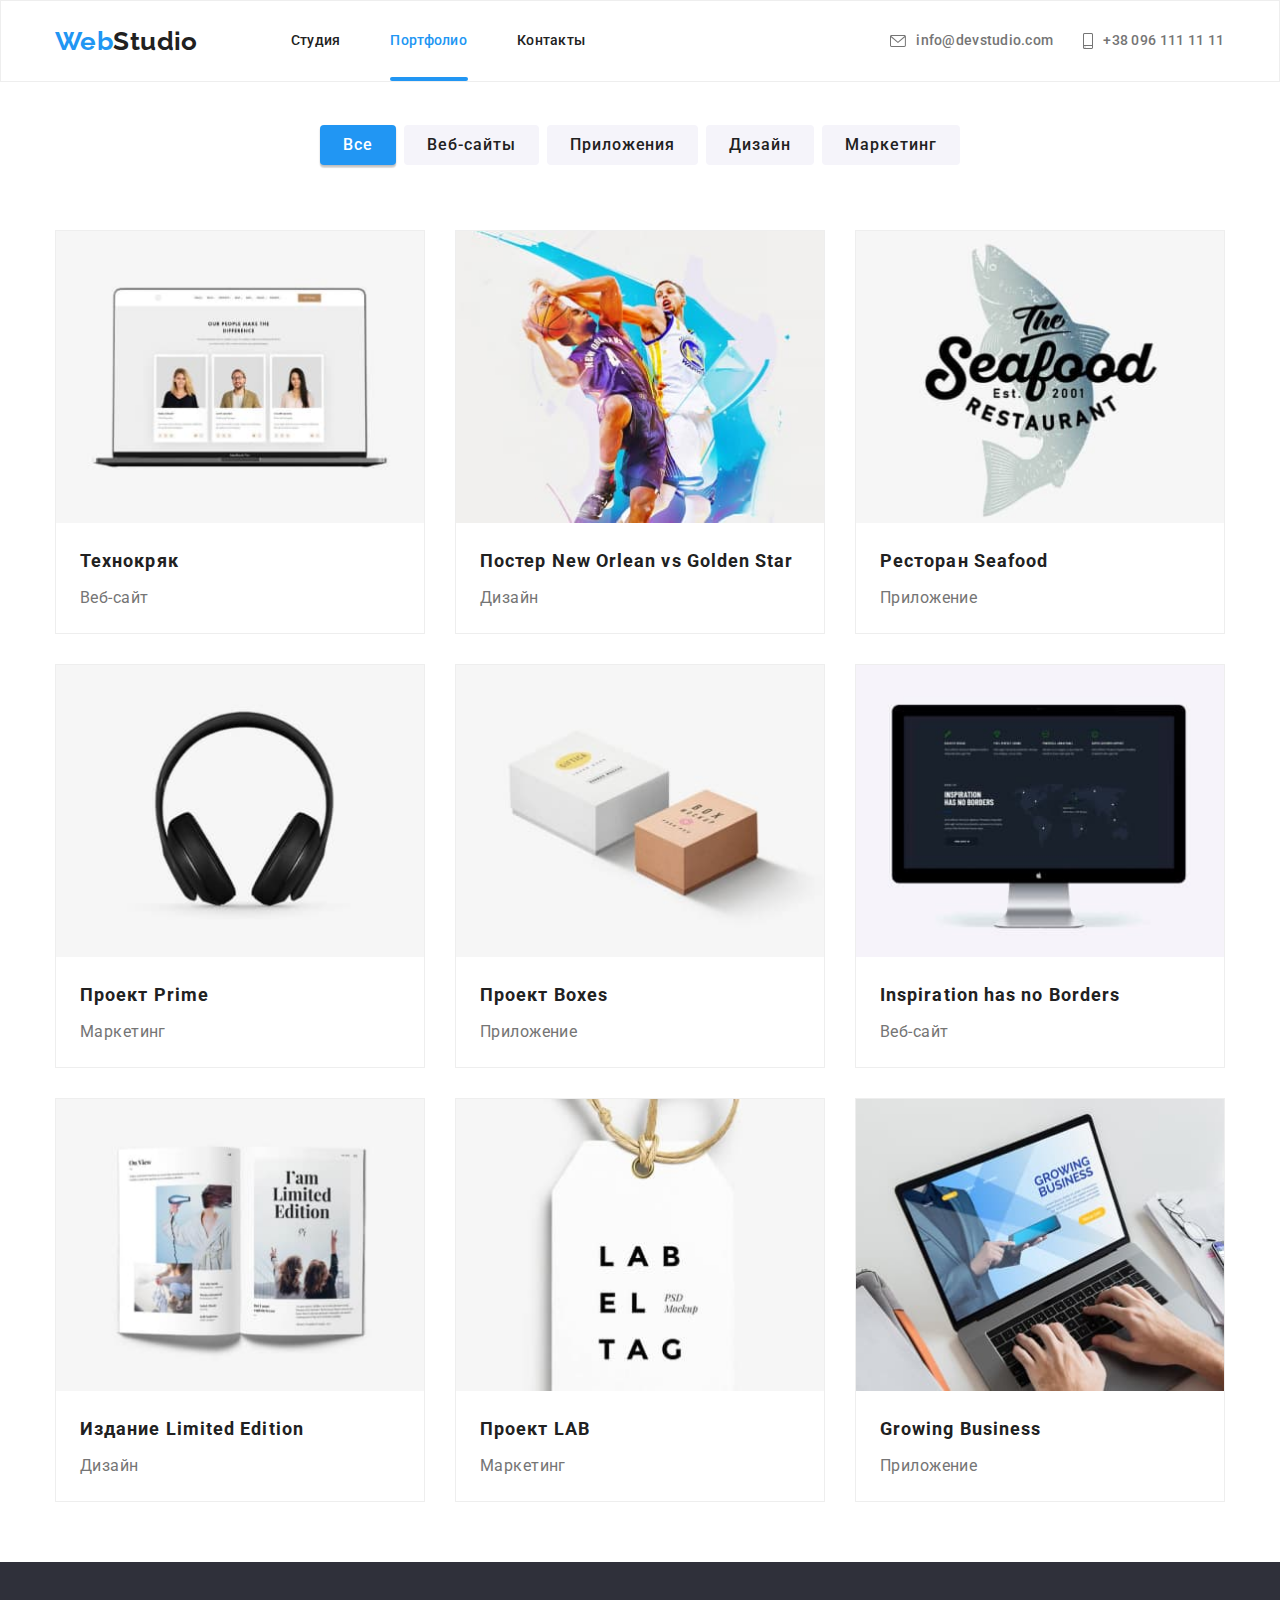
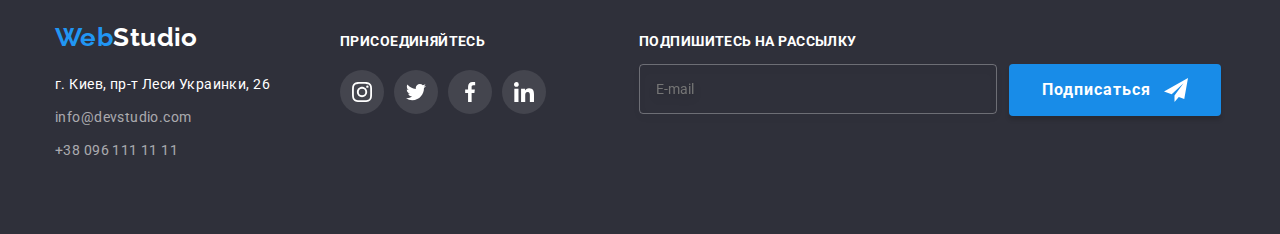
==== commit 2489c527: "add portfolio" ====
--- a/portfolio.html
+++ b/portfolio.html
@@ -87,14 +87,14 @@
           <div class="menu-container is-open" data-menu>
             <ul class="menu-container__list list">
               <li class="menu-container__item">
+                <a class="menu-container__link link" href="./index.html">Студия</a>
+              </li>
+              <li class="menu-container__item">
                 <a
-                  class="menu-container__link menu-container__link--studio link"
-                  href="./index.html"
-                  >Студия</a
+                  class="menu-container__link menu-container__link--current link"
+                  href="./portfolio.html"
+                  >Портфолио</a
                 >
-              </li>
-              <li class="menu-container__item">
-                <a class="menu-container__link link" href="./portfolio.html">Портфолио</a>
               </li>
               <li class="menu-container__link"><a class="nav__link link" href="">Контакты</a></li>
             </ul>
@@ -360,80 +360,81 @@
     <footer class="footer">
       <div class="container">
         <div class="footer__container">
-          <div class="footer__contacts">
-            <a class="logo footer__logo" href="./index.html"
-              ><span class="logo__footer--text">Web</span>Studio</a
-            >
-            <address class="adress">
-              <ul class="footer__list list">
-                <li class="footer__item footer__item--adress">
-                  <a
-                    class="link footer__link"
-                    href="https://goo.gl/maps/1aV7GLh5moSTKQaL6"
-                    target="_blank"
-                    rel="noopener noreferrer"
-                    >г. Киев, пр-т Леси Украинки, 26</a
-                  >
+          <div class="footer__box">
+            <div class="footer__contacts">
+              <a class="logo footer__logo link" href="./index.html"
+                ><span class="logo__footer--text">Web</span>Studio</a
+              >
+              <address class="adress">
+                <ul class="footer__list list">
+                  <li class="footer__item footer__item--adress">
+                    <a
+                      class="link footer__link"
+                      href="https://goo.gl/maps/1aV7GLh5moSTKQaL6"
+                      target="_blank"
+                      rel="noopener noreferrer"
+                      >г. Киев, пр-т Леси Украинки, 26</a
+                    >
+                  </li>
+                  <li class="footer__item footer__item--mail">
+                    <a class="link footer__link footer__link--mail" href="mailto:info@devstudio.com"
+                      >info@devstudio.com</a
+                    >
+                  </li>
+                  <li class="footer__item footer__item--tel">
+                    <a class="link footer__link footer__link--tel" href="tel:+380961111111"
+                      >+38 096 111 11 11</a
+                    >
+                  </li>
+                </ul>
+              </address>
+            </div>
+
+            <div class="social-media">
+              <h3 class="social-media__title">присоединяйтесь</h3>
+              <ul class="list social-media__list">
+                <li class="social-media__item">
+                  <div class="social-media__block">
+                    <a class="social-media__link" aria-label="instagram" href="">
+                      <svg class="social-media__icon" width="20" height="20">
+                        <use href="./images/sprite.svg#icon-instagram2"></use>
+                      </svg>
+                    </a>
+                  </div>
                 </li>
-                <li class="footer__item footer__item--mail">
-                  <a class="link footer__link footer__link--mail" href="mailto:info@devstudio.com"
-                    >info@devstudio.com</a
-                  >
+
+                <li class="social-media__item">
+                  <div class="social-media__block">
+                    <a class="social-media__link" aria-label="instagram" href="">
+                      <svg class="social-media__icon" width="20" height="20">
+                        <use href="./images/sprite.svg#icon-twitter2"></use>
+                      </svg>
+                    </a>
+                  </div>
                 </li>
-                <li class="footer__item footer__item--tel">
-                  <a class="link footer__link footer__link--tel" href="tel:+380961111111"
-                    >+38 096 111 11 11</a
-                  >
+
+                <li class="social-media__item">
+                  <div class="social-media__block">
+                    <a class="social-media__link" aria-label="facebook" href="">
+                      <svg class="social-media__icon" width="20" height="20">
+                        <use href="./images/sprite.svg#icon-facebook2"></use>
+                      </svg>
+                    </a>
+                  </div>
+                </li>
+
+                <li class="social-media__item">
+                  <div class="social-media__block">
+                    <a class="social-media__link" aria-label="linkedin" href="">
+                      <svg class="social-media__icon" width="20" height="20">
+                        <use href="./images/sprite.svg#icon-linkedin2"></use>
+                      </svg>
+                    </a>
+                  </div>
                 </li>
               </ul>
-            </address>
+            </div>
           </div>
-
-          <div class="social-media">
-            <h3 class="social-media__title">присоединяйтесь</h3>
-            <ul class="list social-media__list">
-              <li class="social-media__item">
-                <div class="social-media__block">
-                  <a class="social-media__link" aria-label="instagram" href="">
-                    <svg class="social-media__icon" width="20" height="20">
-                      <use href="./images/sprite.svg#icon-instagram2"></use>
-                    </svg>
-                  </a>
-                </div>
-              </li>
-
-              <li class="social-media__item">
-                <div class="social-media__block">
-                  <a class="social-media__link" aria-label="instagram" href="">
-                    <svg class="social-media__icon" width="20" height="20">
-                      <use href="./images/sprite.svg#icon-twitter2"></use>
-                    </svg>
-                  </a>
-                </div>
-              </li>
-
-              <li class="social-media__item">
-                <div class="social-media__block">
-                  <a class="social-media__link" aria-label="facebook" href="">
-                    <svg class="social-media__icon" width="20" height="20">
-                      <use href="./images/sprite.svg#icon-facebook2"></use>
-                    </svg>
-                  </a>
-                </div>
-              </li>
-
-              <li class="social-media__item">
-                <div class="social-media__block">
-                  <a class="social-media__link" aria-label="linkedin" href="">
-                    <svg class="social-media__icon" width="20" height="20">
-                      <use href="./images/sprite.svg#icon-linkedin2"></use>
-                    </svg>
-                  </a>
-                </div>
-              </li>
-            </ul>
-          </div>
-
           <div class="footer-modal">
             <form class="footer-modal__form" autocomplete="off">
               <p class="footer-modal__text">Подпишитесь на рассылку</p>
@@ -458,5 +459,6 @@
         </div>
       </div>
     </footer>
+    <script src="./js/mobile-menu.js"></script>
   </body>
 </html>
--- a/css/main.min.css
+++ b/css/main.min.css
@@ -1 +1 @@
-:root{--brand-color: #2196F3;--background-color: #ffffff;--text-color: #212121;--paragraph-color: #757575;--primary-font: Roboto, sans-serif;--secondary-font: Raleway, sans-serif}body{color:var(--text-color);background-color:var(--background-color);font-family:var(--primary-font);font-size:14px;letter-spacing:.03em}html{-webkit-box-sizing:border-box;box-sizing:border-box}*,*::after,*::before{-webkit-box-sizing:inherit;box-sizing:inherit}h1,h2,h3,h4,h5,h6,p{margin-top:0}.list{list-style:none;padding-left:0;margin:0}.link{text-decoration:none;color:inherit}img{display:block;max-width:100%;height:auto}address{font-style:inherit}.visually-hidden{position:absolute;width:1px;height:1px;margin:-1px;border:0;padding:0;white-space:nowrap;-webkit-clip-path:inset(100%);clip-path:inset(100%);clip:rect(0 0 0 0);overflow:hidden}.container{width:100%;margin-left:auto;margin-right:auto;padding-left:15px;padding-right:15px}@media screen and (min-width: 480px){.container{max-width:480px}}@media screen and (min-width: 768px){.container{max-width:768px}}@media screen and (min-width: 1200px){.container{max-width:1200px}}.button{font-weight:700;font-size:16px;line-height:1.87;display:-webkit-inline-box;display:-ms-inline-flexbox;display:inline-flex;-webkit-box-align:center;-ms-flex-align:center;align-items:center;padding:10px 32px;font-family:inherit;text-align:center;letter-spacing:.06em;color:var(--background-color);background-color:#188ce8;-webkit-box-shadow:0px 4px 4px rgba(0,0,0,.15);box-shadow:0px 4px 4px rgba(0,0,0,.15);border-radius:4px;border:1px solid rgba(0,0,0,0);-webkit-transition:background-color 250ms cubic-bezier(0.4, 0, 0.2, 1);transition:background-color 250ms cubic-bezier(0.4, 0, 0.2, 1)}.button:focus,.button:hover{cursor:pointer;background-color:var(--brand-color)}.logo{font-weight:700;font-size:26px;line-height:1.19;font-family:var(--secondary-font);font-weight:700;font-size:26px;line-height:1.19;color:var(--text-color)}.title{font-weight:700;font-size:36px;line-height:1.16;margin-bottom:50px;margin-top:0;text-align:center;color:var(--text-color)}.backdrop{position:fixed;z-index:3;top:0;left:0;width:100%;height:100%;background-color:rgba(0,0,0,.2);opacity:1;visibility:visible;-webkit-transition:opacity 250ms cubic-bezier(0.4, 0, 0.2, 1),visibility 250ms cubic-bezier(0.4, 0, 0.2, 1);transition:opacity 250ms cubic-bezier(0.4, 0, 0.2, 1),visibility 250ms cubic-bezier(0.4, 0, 0.2, 1)}.backdrop.is-hidden{opacity:0;pointer-events:none;visibility:hidden}.modal{position:absolute;top:50%;left:50%;padding:40px;-webkit-transform:translate(-50%, -50%) scale(1);transform:translate(-50%, -50%) scale(1);opacity:1;background-color:#fff;-webkit-box-shadow:0px 1px 3px rgba(0,0,0,.12),0px 1px 1px rgba(0,0,0,.14),0px 2px 1px rgba(0,0,0,.2);box-shadow:0px 1px 3px rgba(0,0,0,.12),0px 1px 1px rgba(0,0,0,.14),0px 2px 1px rgba(0,0,0,.2);border-radius:4px;-webkit-transition:opacity 250ms cubic-bezier(0.4, 0, 0.2, 1),-webkit-transform 250ms cubic-bezier(0.4, 0, 0.2, 1);transition:opacity 250ms cubic-bezier(0.4, 0, 0.2, 1),-webkit-transform 250ms cubic-bezier(0.4, 0, 0.2, 1);transition:transform 250ms cubic-bezier(0.4, 0, 0.2, 1),opacity 250ms cubic-bezier(0.4, 0, 0.2, 1);transition:transform 250ms cubic-bezier(0.4, 0, 0.2, 1),opacity 250ms cubic-bezier(0.4, 0, 0.2, 1),-webkit-transform 250ms cubic-bezier(0.4, 0, 0.2, 1)}@media screen and (min-width: 480px){.modal{width:450px;height:600px}}@media screen and (min-width: 1200px){.modal{width:528px;height:581px}}.backdrop.is-hidden .modal{-webkit-transform:translate(-50%, -50%) scale(1.25);transform:translate(-50%, -50%) scale(1.25);opacity:0;-webkit-transition:opacity 250ms cubic-bezier(0.4, 0, 0.2, 1),-webkit-transform 250ms cubic-bezier(0.4, 0, 0.2, 1);transition:opacity 250ms cubic-bezier(0.4, 0, 0.2, 1),-webkit-transform 250ms cubic-bezier(0.4, 0, 0.2, 1);transition:transform 250ms cubic-bezier(0.4, 0, 0.2, 1),opacity 250ms cubic-bezier(0.4, 0, 0.2, 1);transition:transform 250ms cubic-bezier(0.4, 0, 0.2, 1),opacity 250ms cubic-bezier(0.4, 0, 0.2, 1),-webkit-transform 250ms cubic-bezier(0.4, 0, 0.2, 1)}.btn-close{position:absolute;top:8px;right:8px;padding:0;background-color:#fff;border:1px solid rgba(0,0,0,.1);border-radius:50%;cursor:pointer}.btn-close__icon{display:-webkit-box;display:-ms-flexbox;display:flex;-webkit-box-align:center;-ms-flex-align:center;align-items:center;-webkit-box-pack:center;-ms-flex-pack:center;justify-content:center;margin:6px;-webkit-transition:fill 250ms cubic-bezier(0.4, 0, 0.2, 1);transition:fill 250ms cubic-bezier(0.4, 0, 0.2, 1)}.btn-close:hover .btn-close__icon,.btn-close:focus .btn-close__icon{fill:var(--brand-color)}.form{display:-webkit-box;display:-ms-flexbox;display:flex;-webkit-box-orient:vertical;-webkit-box-direction:normal;-ms-flex-direction:column;flex-direction:column}.form__text{font-weight:700;font-size:20px;line-height:1.15;margin-bottom:12px;text-align:center;color:var(--text-color)}.form__field{position:relative;display:-webkit-box;display:-ms-flexbox;display:flex;-webkit-box-orient:vertical;-webkit-box-direction:normal;-ms-flex-direction:column;flex-direction:column;margin-bottom:10px}.form__label{font-weight:400;font-size:12px;line-height:1.16;margin-bottom:4px;text-align:left;letter-spacing:.01em;color:var(--paragraph-color)}.form__input{position:relative;cursor:pointer;padding-left:42px;padding-right:10px;width:100%;height:40px;border:1px solid rgba(33,33,33,.2);border-radius:4px;-webkit-transition:border-color 250ms cubic-bezier(0.4, 0, 0.2, 1),outline 250ms cubic-bezier(0.4, 0, 0.2, 1);transition:border-color 250ms cubic-bezier(0.4, 0, 0.2, 1),outline 250ms cubic-bezier(0.4, 0, 0.2, 1)}.form__input:focus{border-color:var(--brand-color);outline:1px solid var(--brand-color)}.form__wrapper{position:absolute;top:30px;left:12px;-webkit-transition:fill 250ms cubic-bezier(0.4, 0, 0.2, 1);transition:fill 250ms cubic-bezier(0.4, 0, 0.2, 1)}.form__input:focus~.form__wrapper{fill:var(--brand-color)}.form__comment{margin-bottom:20px;padding:12px 16px;width:100%;height:120px;border:1px solid rgba(33,33,33,.2);border-radius:4px;resize:none;-webkit-transition:border-color 250ms cubic-bezier(0.4, 0, 0.2, 1),outline 250ms cubic-bezier(0.4, 0, 0.2, 1);transition:border-color 250ms cubic-bezier(0.4, 0, 0.2, 1),outline 250ms cubic-bezier(0.4, 0, 0.2, 1)}.form__comment:focus{border-color:var(--brand-color);outline:1px solid var(--brand-color)}.form__comment::-webkit-input-placeholder{color:rgba(117,117,117,.5)}.form__comment::-moz-placeholder{color:rgba(117,117,117,.5)}.form__comment:-ms-input-placeholder{color:rgba(117,117,117,.5)}.form__comment::-ms-input-placeholder{color:rgba(117,117,117,.5)}.form__comment::placeholder{color:rgba(117,117,117,.5)}.agreement{margin-bottom:30px}.agreement__label{position:relative;display:-webkit-box;display:-ms-flexbox;display:flex;-webkit-box-align:center;-ms-flex-align:center;align-items:center;-webkit-box-pack:center;-ms-flex-pack:center;justify-content:center}.agreement__input{-moz-appearance:none;-webkit-appearance:none;appearance:none;position:absolute;outline:rgba(0,0,0,0);top:4px;left:-4px}.agreement__icon{margin-right:9px;width:16px;height:15px;border:2px solid #212121;border-radius:2px;-webkit-transition:background-color 250ms cubic-bezier(0.4, 0, 0.2, 1),border-color 250ms cubic-bezier(0.4, 0, 0.2, 1),outline 250ms cubic-bezier(0.4, 0, 0.2, 1);transition:background-color 250ms cubic-bezier(0.4, 0, 0.2, 1),border-color 250ms cubic-bezier(0.4, 0, 0.2, 1),outline 250ms cubic-bezier(0.4, 0, 0.2, 1)}.agreement__input:checked+.agreement__icon{background-color:var(--brand-color);border-color:var(--brand-color);background-image:url("../images/icons/check.svg");background-size:contain;background-origin:border-box}.agreement__input:focus+.agreement__icon{border:2px solid var(--brand-color)}.agreement__text{margin-bottom:0;margin-left:0;color:var(--paragraph-color);-webkit-user-select:none;-moz-user-select:none;-ms-user-select:none;user-select:none}@media screen and (min-width: 480px){.agreement__text{font-weight:400;font-size:12px;line-height:1.16}}@media screen and (min-width: 1200px){.agreement__text{font-weight:400;font-size:14px;line-height:1.71}}.agreement__link{color:var(--brand-color)}.agreement__link--text{margin-left:2px;color:var(--brand-color)}@media screen and (min-width: 480px){.agreement__link--text{font-weight:400;font-size:12px;line-height:1.16}}@media screen and (min-width: 1200px){.agreement__link--text{font-weight:400;font-size:14px;line-height:1.71}}.button__modal{display:-webkit-box;display:-ms-flexbox;display:flex;-webkit-box-pack:center;-ms-flex-pack:center;justify-content:center;width:200px;height:50px;margin-left:auto;margin-right:auto}.social-list{display:-webkit-box;display:-ms-flexbox;display:flex;-webkit-box-align:center;-ms-flex-align:center;align-items:center;-webkit-box-pack:center;-ms-flex-pack:center;justify-content:center;padding-bottom:30px}.social-list__item:not(:last-child){margin-right:10px}.social-list__icon{fill:currentColor}.social-list__link{display:-webkit-box;display:-ms-flexbox;display:flex;-webkit-box-align:center;-ms-flex-align:center;align-items:center;-webkit-box-pack:center;-ms-flex-pack:center;justify-content:center;width:44px;height:44px;background-color:#fff;border-radius:50%;cursor:pointer;color:#afb1b8;-webkit-transition:background-color 250ms cubic-bezier(0.4, 0, 0.2, 1),color 250ms cubic-bezier(0.4, 0, 0.2, 1);transition:background-color 250ms cubic-bezier(0.4, 0, 0.2, 1),color 250ms cubic-bezier(0.4, 0, 0.2, 1)}.social-list__link:hover,.social-list__link:focus{background-color:var(--brand-color);color:#fff}.header{position:fixed;top:0;left:0;width:100%;z-index:2;background-color:#fff;border:1px solid #eee}@media screen and (min-width: 480px)and (max-width: 767px){.menu-desktop{display:none}}@media screen and (min-width: 768px)and (max-width: 1199px){.menu-desktop{display:-webkit-box;display:-ms-flexbox;display:flex;-webkit-box-align:center;-ms-flex-align:center;align-items:center}}@media screen and (min-width: 1200px){.menu-desktop{display:-webkit-box;display:-ms-flexbox;display:flex;-webkit-box-align:center;-ms-flex-align:center;align-items:center}}.nav,.header__container{display:-webkit-box;display:-ms-flexbox;display:flex;-webkit-box-align:center;-ms-flex-align:center;align-items:center}.link,.logo{text-decoration:none}@media screen and (min-width: 768px){.header__logo{margin-right:88px}}@media screen and (min-width: 1200px){.header__logo{margin-right:93px}}.header__logo--color{color:var(--brand-color)}@media screen and (min-width: 480px)and (max-width: 767px){.nav__list{display:none}}.nav__list{display:-webkit-box;display:-ms-flexbox;display:flex}@media screen and (min-width: 768px){.nav__list--right{display:block;margin-left:84px}}@media screen and (min-width: 1200px){.nav__list--right{display:-webkit-box;display:-ms-flexbox;display:flex;margin-left:305px}}.nav__item{margin-right:50px}.nav__item:last-child{margin-right:0}@media screen and (min-width: 768px){.nav__item--mail,.nav__item--tel{margin-bottom:10px}}@media screen and (min-width: 1200px){.nav__item--mail,.nav__item--tel{margin-bottom:0;margin-right:30px}}.nav__link{font-weight:500;line-height:1.14;display:-webkit-box;display:-ms-flexbox;display:flex;-webkit-box-align:center;-ms-flex-align:center;align-items:center;letter-spacing:.02em;color:var(--text-color);-webkit-transition:color 250ms cubic-bezier(0.4, 0, 0.2, 1);transition:color 250ms cubic-bezier(0.4, 0, 0.2, 1)}@media screen and (min-width: 1200px){.nav__link{padding-top:32px;padding-bottom:32px}}.nav__link:hover,.nav__link:focus{color:var(--brand-color)}@media screen and (min-width: 768px){.nav__link--studio,.nav__link--portfolio,.nav__link--contacts{padding-top:32px;padding-bottom:32px}}.nav__link--color{color:var(--paragraph-color)}.nav__link--current,.nav__link--special{position:relative;color:var(--brand-color)}.nav__link--current::after,.nav__link--special::after{content:"";position:absolute;width:48px;height:4px;top:76px;background-color:var(--brand-color);border-radius:2px}.nav__link--special::after{content:"";position:absolute;width:78px;height:4px;top:76px;background:var(--brand-color);border-radius:2px}.nav__icon{margin-right:10px;fill:currentColor;-webkit-transition-property:fill;transition-property:fill;-webkit-transition-duration:250ms;transition-duration:250ms;-webkit-transition-timing-function:cubic-bezier(0.4, 0, 0.2, 1);transition-timing-function:cubic-bezier(0.4, 0, 0.2, 1)}.nav__icon:focus,.nav__icon:hover{fill:var(--brand-color)}@media screen and (min-width: 480px)and (max-width: 767px){.nav-mobile{display:-webkit-box;display:-ms-flexbox;display:flex;-webkit-box-align:center;-ms-flex-align:center;align-items:center}}@media screen and (min-width: 768px){.nav-mobile{display:none}}.nav-mobile__logo{padding-top:16px;padding-bottom:16px}.menu-btn{display:-webkit-inline-box;display:-ms-inline-flexbox;display:inline-flex;margin:0;margin-left:auto;padding:0;border:none;background-color:rgba(0,0,0,0);cursor:pointer;width:40px;height:40px;-webkit-transition:background-color 250ms cubic-bezier(0.4, 0, 0.2, 1);transition:background-color 250ms cubic-bezier(0.4, 0, 0.2, 1)}.menu-btn:hover,.menu-btn:focus{fill:var(--brand-color)}.menu-btn .icon-cross{display:none}.menu-btn.is-open .icon-cross{display:block}.menu-btn.is-open .icon-menu{display:none}.menu-container{display:none;position:absolute;top:100%;left:0;width:100%;padding:48px 40px;background-color:var(--background-color)}.menu-container.is-open{display:block}.menu-container__item:not(:last-child){margin-bottom:32px}.menu-container__list{margin-bottom:150px}.menu-container__link{font-weight:500;font-size:40px;line-height:1.17;letter-spacing:.02em;color:var(--text-color);-webkit-transition:color 250ms cubic-bezier(0.4, 0, 0.2, 1);transition:color 250ms cubic-bezier(0.4, 0, 0.2, 1)}.menu-container__link:hover,.menu-container__link:focus{color:var(--brand-color)}.menu-container__link--studio{color:var(--brand-color)}.menu-contacts__item:not(:last-child){margin-bottom:32px}.menu-contacts__item:last-child{margin-bottom:64px}.menu-contacts__link{font-weight:500;font-size:34px;line-height:1.17;letter-spacing:.02em;color:var(--paragraph-color);-webkit-transition:color 250ms cubic-bezier(0.4, 0, 0.2, 1);transition:color 250ms cubic-bezier(0.4, 0, 0.2, 1)}.menu-contacts__link:hover,.menu-contacts__link:focus{color:var(--brand-color)}.menu-networks{display:-webkit-box;display:-ms-flexbox;display:flex}.menu-networks__item:not(:last-child){margin-right:20px}.menu-networks__link{position:relative;font-weight:500;font-size:18px;line-height:1.22;letter-spacing:.02em;color:var(--paragraph-color);-webkit-transition:color 250ms cubic-bezier(0.4, 0, 0.2, 1);transition:color 250ms cubic-bezier(0.4, 0, 0.2, 1)}.menu-networks__link:hover,.menu-networks__link:focus{color:var(--brand-color)}.menu-networks__link::after{content:"";position:absolute;width:22px;height:0;top:10px;border:1px solid rgba(33,33,33,.2);-webkit-transform:rotate(90deg);transform:rotate(90deg)}.hero{color:var(--background-color);background-color:#2f303a;text-align:center;padding:200px 0;background-image:-webkit-gradient(linear, left top, right top, from(rgba(47, 48, 58, 0.4)), to(rgba(47, 48, 58, 0.4))),url("../images/hero/people.jpg");background-image:linear-gradient(to right, rgba(47, 48, 58, 0.4), rgba(47, 48, 58, 0.4)),url("../images/hero/people.jpg");max-width:1600px;margin-left:auto;margin-right:auto;background-position:center;background-repeat:no-repeat;background-size:cover}@media screen and (min-width: 480px){.hero{padding-top:118px;padding-bottom:118px}}@media screen and (min-width: 1200px){.hero{padding-top:200px;padding-bottom:200px}}.hero__title{font-weight:900;font-size:44px;line-height:1.36;padding-bottom:0;width:693px;margin-left:auto;margin-right:auto;margin-top:0;margin-bottom:30px;letter-spacing:.06em;text-transform:uppercase}@media screen and (min-width: 480px)and (max-width: 1199px){.hero__title{font-weight:900;font-size:26px;line-height:1.62;width:360px}}@media screen and (min-width: 480px){.features{padding-top:60px;padding-bottom:60px}}@media screen and (min-width: 1200px){.features{padding-top:94px;padding-bottom:94px}}@media screen and (min-width: 768px){.features__list{display:-webkit-box;display:-ms-flexbox;display:flex;-ms-flex-wrap:wrap;flex-wrap:wrap;margin-top:-30px;margin-bottom:-30px;margin-left:-30px}}@media screen and (min-width: 1200px){.features__list{margin-top:0;margin-bottom:0;margin-left:0}}@media screen and (min-width: 480px){.features__container:not(:last-child){margin-bottom:30px}}@media screen and (min-width: 768px){.features__container{-ms-flex-preferred-size:calc((100% - 60px)/2);flex-basis:calc((100% - 60px)/2);margin-left:30px;margin-top:30px;margin-bottom:30px}}@media screen and (min-width: 1200px){.features__container{-ms-flex-preferred-size:calc((100% - 90px)/4);flex-basis:calc((100% - 90px)/4);margin-left:0;margin-top:0}.features__container:not(:last-child){margin-right:30px}}.features__box{display:-webkit-box;display:-ms-flexbox;display:flex;-webkit-box-align:center;-ms-flex-align:center;align-items:center;-webkit-box-pack:center;-ms-flex-pack:center;justify-content:center;margin-bottom:30px;height:120px;border-radius:4px;background-color:#f5f4fa}.features__subtitle{font-weight:700;font-size:14px;line-height:1.14;margin-top:0;margin-bottom:10px;text-transform:uppercase}@media screen and (max-width: 767px){.features__subtitle{text-align:center}}.features__text{margin-top:0;margin-bottom:0;color:var(--paragraph-color);line-height:1.71}.activity{padding-top:0;padding-bottom:94px}@media screen and (max-width: 1199px){.activity{display:none}}.activity__list{display:-webkit-box;display:-ms-flexbox;display:flex;-ms-flex-wrap:wrap;flex-wrap:wrap}@media screen and (min-width: 1200px){.activity__item{margin-right:30px;width:calc((100% - 60px)/3)}.activity__item:nth-child(3n){margin-right:0}}.activity__box{position:relative}.activity__descr{font-weight:700;line-height:1.14;position:absolute;top:100%;left:0;-webkit-transform:translate(0%, -100%);transform:translate(0%, -100%);z-index:1;display:-webkit-box;display:-ms-flexbox;display:flex;-webkit-box-align:center;-ms-flex-align:center;align-items:center;-webkit-box-pack:center;-ms-flex-pack:center;justify-content:center;width:370px;height:70px;margin:0;text-align:center;text-transform:uppercase;color:#fff;background-color:rgba(47,48,58,.8)}.team{background-color:#f5f4fa}@media screen and (max-width: 1199px){.team{padding-top:60px;padding-bottom:90px}}@media screen and (min-width: 1200px){.team{padding-top:94px;padding-bottom:94px}}@media screen and (min-width: 768px){.team__list{display:-webkit-box;display:-ms-flexbox;display:flex;-ms-flex-wrap:wrap;flex-wrap:wrap;margin-top:-30px;margin-bottom:-30px;margin-left:-30px}}@media screen and (min-width: 1200px){.team__list{margin-top:0;margin-bottom:0;margin-left:0}}.team__card{-webkit-box-shadow:0px 1px 3px rgba(0,0,0,.12),0px 1px 1px rgba(0,0,0,.14),0px 2px 1px rgba(0,0,0,.2);box-shadow:0px 1px 3px rgba(0,0,0,.12),0px 1px 1px rgba(0,0,0,.14),0px 2px 1px rgba(0,0,0,.2);border-radius:0px 0px 4px 4px;background:#fff}@media screen and (max-width: 767px){.team__card{margin-bottom:30px}.team__card:last-child{margin-bottom:0}}@media screen and (min-width: 768px){.team__card{margin-left:30px;margin-top:30px;width:calc((100% - 60px)/2)}.team__card:nth-child(2n){margin-right:0}}@media screen and (min-width: 1200px){.team__card{width:calc((100% - 90px)/4);margin-left:0;margin-top:0}.team__card:nth-child(n){margin-bottom:0}.team__card:not(:last-child){margin-right:30px}}.team__img{padding-bottom:30px}@media screen and (max-width: 1199px){.team__img{width:100%}}.team__name{font-weight:500;font-size:16px;line-height:1.19;margin-top:0;margin-bottom:10px;text-align:center}.team__text{font-size:16px;line-height:1.19;margin-top:0;margin-bottom:16px;color:var(--paragraph-color);font-size:16px;line-height:1.19;text-align:center}@media screen and (max-width: 1199px){.customers{padding-top:60px;padding-bottom:60px}}@media screen and (min-width: 1200px){.customers{padding-top:94px;padding-bottom:94px}}@media screen and (min-width: 480px){.customers__list{display:-webkit-box;display:-ms-flexbox;display:flex;-ms-flex-wrap:wrap;flex-wrap:wrap}}.customers__item{margin-right:30px;color:#afb1b8}@media screen and (max-width: 767px){.customers__item{width:calc((100% - 30px)/2);margin-bottom:30px}.customers__item:nth-child(2n){margin-right:0}.customers__item:nth-child(5){margin-bottom:0}.customers__item:nth-child(6){margin-bottom:0}}@media screen and (min-width: 768px){.customers__item{width:calc((100% - 60px)/3);margin-bottom:30px}.customers__item:nth-child(3n){margin-right:0}.customers__item:nth-child(4){margin-bottom:0}.customers__item:nth-child(5){margin-bottom:0}.customers__item:nth-child(6){margin-bottom:0}}@media screen and (min-width: 1200px){.customers__item{width:calc((100% - 150px)/5);margin-bottom:30px;width:170px;height:92px;margin-bottom:0}.customers__item:not(:last-child){margin-right:30px}}.customers__link{display:-webkit-box;display:-ms-flexbox;display:flex;-webkit-box-align:center;-ms-flex-align:center;align-items:center;-webkit-box-pack:center;-ms-flex-pack:center;justify-content:center;color:currentColor;border:1px solid #afb1b8;border-radius:4px;cursor:pointer;-webkit-transition:color 250ms cubic-bezier(0.4, 0, 0.2, 1),border 250ms cubic-bezier(0.4, 0, 0.2, 1);transition:color 250ms cubic-bezier(0.4, 0, 0.2, 1),border 250ms cubic-bezier(0.4, 0, 0.2, 1)}@media screen and (max-width: 767px){.customers__link{width:210px;height:92px}}@media screen and (min-width: 768px){.customers__link{width:226px;height:92px}}@media screen and (min-width: 1200px){.customers__link{width:170px;height:92px}}.customers__link:hover,.customers__link:focus{border:1px solid var(--brand-color);color:var(--brand-color)}.customers__icon{fill:currentColor}.footer{padding:60px 0;background-color:#2f303a}@media screen and (min-width: 1200px){.footer__container{display:-webkit-box;display:-ms-flexbox;display:flex;-webkit-box-align:baseline;-ms-flex-align:baseline;align-items:baseline}}@media screen and (min-width: 768px){.footer__box{display:-webkit-box;display:-ms-flexbox;display:flex;-webkit-box-align:baseline;-ms-flex-align:baseline;align-items:baseline;-webkit-box-pack:space-evenly;-ms-flex-pack:space-evenly;justify-content:space-evenly}}@media screen and (min-width: 480px)and (max-width: 1199px){.footer__contacts{display:-webkit-box;display:-ms-flexbox;display:flex;-webkit-box-orient:vertical;-webkit-box-direction:normal;-ms-flex-direction:column;flex-direction:column;margin-bottom:60px}}@media screen and (min-width: 1200px){.footer__contacts{margin-right:70px}}.footer__logo{display:inline-block;padding:0;margin-bottom:20px;color:var(--background-color)}@media screen and (min-width: 480px)and (max-width: 1199px){.footer__logo{text-align:center}}.logo__footer--text{color:var(--brand-color)}@media screen and (min-width: 480px){.footer__list{display:-webkit-box;display:-ms-flexbox;display:flex;-webkit-box-orient:vertical;-webkit-box-direction:normal;-ms-flex-direction:column;flex-direction:column}}@media screen and (min-width: 480px)and (max-width: 1199px){.footer__item{text-align:center}}@media screen and (min-width: 480px){.footer__item:not(:last-child){margin-bottom:8px}}@media screen and (min-width: 1200px){.footer__item:not(:last-child){margin-bottom:9px}}.footer__item--adress{color:var(--background-color)}.footer__item--tel,.footer__item--mail{color:rgba(255,255,255,.6)}.footer__link{display:inline-block;padding:0;font-style:normal;line-height:1.71}.footer__link--mail:hover,.footer__link--mail:focus,.footer__link--tel:hover,.footer__link--tel:focus{color:var(--brand-color)}@media screen and (min-width: 1200px){.social-media{margin-right:93px}}.social-media__title{font-weight:700;font-size:14px;line-height:1.14;text-transform:uppercase;color:#fff;margin-bottom:20px}@media screen and (min-width: 480px)and (max-width: 1199px){.social-media__title{text-align:center}}.social-media__list{display:-webkit-box;display:-ms-flexbox;display:flex;-webkit-box-align:center;-ms-flex-align:center;align-items:center;-webkit-box-pack:center;-ms-flex-pack:center;justify-content:center}@media screen and (min-width: 480px){.social-media__list{margin-bottom:60px}}.social-media__item:not(:last-child){margin-right:10px}.social-media__link{display:-webkit-inline-box;display:-ms-inline-flexbox;display:inline-flex;-webkit-box-pack:center;-ms-flex-pack:center;justify-content:center;-webkit-box-align:center;-ms-flex-align:center;align-items:center;width:44px;height:44px;cursor:pointer;border-radius:50%;background-color:rgba(255,255,255,.1);-webkit-transition:background-color 250ms cubic-bezier(0.4, 0, 0.2, 1);transition:background-color 250ms cubic-bezier(0.4, 0, 0.2, 1)}.social-media__link:hover,.social-media__link:focus{background-color:var(--brand-color)}.social-media__icon{fill:#fff}.footer-modal__text{font-weight:700;line-height:1.14;letter-spacing:.03em;text-transform:uppercase;color:#fff}@media screen and (min-width: 480px)and (max-width: 1199px){.footer-modal__text{text-align:center;margin-bottom:20px}}@media screen and (min-width: 480px)and (max-width: 1199px){.footer-modal__box{display:-webkit-box;display:-ms-flexbox;display:flex;-webkit-box-orient:vertical;-webkit-box-direction:normal;-ms-flex-direction:column;flex-direction:column;-webkit-box-align:center;-ms-flex-align:center;align-items:center}}@media screen and (min-width: 1200px){.footer-modal__box{display:-webkit-box;display:-ms-flexbox;display:flex}}.footer-modal__input{width:358px;height:50px;padding-left:16px;background-color:rgba(0,0,0,0);border:1px solid rgba(255,255,255,.3);-webkit-filter:drop-shadow(0px 4px 4px rgba(0, 0, 0, 0.15));filter:drop-shadow(0px 4px 4px rgba(0, 0, 0, 0.15));border-radius:4px;color:#fff;-webkit-transition:border 250ms cubic-bezier(0.4, 0, 0.2, 1);transition:border 250ms cubic-bezier(0.4, 0, 0.2, 1)}@media screen and (min-width: 480px)and (max-width: 1199px){.footer-modal__input{margin-bottom:20px;width:450px}}@media screen and (min-width: 1200px){.footer-modal__input{width:358px;margin-right:12px}}.footer-modal__input:focus{border:2px solid #fff}.button__icon{margin-left:13px}/*# sourceMappingURL=main.min.css.map */+:root{--brand-color: #2196F3;--background-color: #ffffff;--text-color: #212121;--paragraph-color: #757575;--primary-font: Roboto, sans-serif;--secondary-font: Raleway, sans-serif}body{color:var(--text-color);background-color:var(--background-color);font-family:var(--primary-font);font-size:14px;letter-spacing:.03em}html{-webkit-box-sizing:border-box;box-sizing:border-box}*,*::after,*::before{-webkit-box-sizing:inherit;box-sizing:inherit}h1,h2,h3,h4,h5,h6,p{margin-top:0}.list{list-style:none;padding-left:0;margin:0}.link{text-decoration:none;color:inherit}img{display:block;max-width:100%;height:auto}address{font-style:inherit}.visually-hidden{position:absolute;width:1px;height:1px;margin:-1px;border:0;padding:0;white-space:nowrap;-webkit-clip-path:inset(100%);clip-path:inset(100%);clip:rect(0 0 0 0);overflow:hidden}.container{width:100%;margin-left:auto;margin-right:auto;padding-left:15px;padding-right:15px}@media screen and (min-width: 480px){.container{max-width:480px}}@media screen and (min-width: 768px){.container{max-width:768px}}@media screen and (min-width: 1200px){.container{max-width:1200px}}.button{font-weight:700;font-size:16px;line-height:1.87;display:-webkit-inline-box;display:-ms-inline-flexbox;display:inline-flex;-webkit-box-align:center;-ms-flex-align:center;align-items:center;padding:10px 32px;font-family:inherit;text-align:center;letter-spacing:.06em;color:var(--background-color);background-color:#188ce8;-webkit-box-shadow:0px 4px 4px rgba(0,0,0,.15);box-shadow:0px 4px 4px rgba(0,0,0,.15);border-radius:4px;border:1px solid rgba(0,0,0,0);-webkit-transition:background-color 250ms cubic-bezier(0.4, 0, 0.2, 1);transition:background-color 250ms cubic-bezier(0.4, 0, 0.2, 1)}.button:focus,.button:hover{cursor:pointer;background-color:var(--brand-color)}.logo{font-weight:700;font-size:26px;line-height:1.19;font-family:var(--secondary-font);font-weight:700;font-size:26px;line-height:1.19;color:var(--text-color)}.title{font-weight:700;font-size:36px;line-height:1.16;margin-bottom:50px;margin-top:0;text-align:center;color:var(--text-color)}.backdrop{position:fixed;z-index:3;top:0;left:0;width:100%;height:100%;background-color:rgba(0,0,0,.2);opacity:1;visibility:visible;-webkit-transition:opacity 250ms cubic-bezier(0.4, 0, 0.2, 1),visibility 250ms cubic-bezier(0.4, 0, 0.2, 1);transition:opacity 250ms cubic-bezier(0.4, 0, 0.2, 1),visibility 250ms cubic-bezier(0.4, 0, 0.2, 1)}.backdrop.is-hidden{opacity:0;pointer-events:none;visibility:hidden}.modal{position:absolute;top:50%;left:50%;padding:40px;-webkit-transform:translate(-50%, -50%) scale(1);transform:translate(-50%, -50%) scale(1);opacity:1;background-color:#fff;-webkit-box-shadow:0px 1px 3px rgba(0,0,0,.12),0px 1px 1px rgba(0,0,0,.14),0px 2px 1px rgba(0,0,0,.2);box-shadow:0px 1px 3px rgba(0,0,0,.12),0px 1px 1px rgba(0,0,0,.14),0px 2px 1px rgba(0,0,0,.2);border-radius:4px;-webkit-transition:opacity 250ms cubic-bezier(0.4, 0, 0.2, 1),-webkit-transform 250ms cubic-bezier(0.4, 0, 0.2, 1);transition:opacity 250ms cubic-bezier(0.4, 0, 0.2, 1),-webkit-transform 250ms cubic-bezier(0.4, 0, 0.2, 1);transition:transform 250ms cubic-bezier(0.4, 0, 0.2, 1),opacity 250ms cubic-bezier(0.4, 0, 0.2, 1);transition:transform 250ms cubic-bezier(0.4, 0, 0.2, 1),opacity 250ms cubic-bezier(0.4, 0, 0.2, 1),-webkit-transform 250ms cubic-bezier(0.4, 0, 0.2, 1)}@media screen and (min-width: 480px){.modal{width:450px;height:600px}}@media screen and (min-width: 1200px){.modal{width:528px;height:581px}}.backdrop.is-hidden .modal{-webkit-transform:translate(-50%, -50%) scale(1.25);transform:translate(-50%, -50%) scale(1.25);opacity:0;-webkit-transition:opacity 250ms cubic-bezier(0.4, 0, 0.2, 1),-webkit-transform 250ms cubic-bezier(0.4, 0, 0.2, 1);transition:opacity 250ms cubic-bezier(0.4, 0, 0.2, 1),-webkit-transform 250ms cubic-bezier(0.4, 0, 0.2, 1);transition:transform 250ms cubic-bezier(0.4, 0, 0.2, 1),opacity 250ms cubic-bezier(0.4, 0, 0.2, 1);transition:transform 250ms cubic-bezier(0.4, 0, 0.2, 1),opacity 250ms cubic-bezier(0.4, 0, 0.2, 1),-webkit-transform 250ms cubic-bezier(0.4, 0, 0.2, 1)}.btn-close{position:absolute;top:8px;right:8px;padding:0;background-color:#fff;border:1px solid rgba(0,0,0,.1);border-radius:50%;cursor:pointer}.btn-close__icon{display:-webkit-box;display:-ms-flexbox;display:flex;-webkit-box-align:center;-ms-flex-align:center;align-items:center;-webkit-box-pack:center;-ms-flex-pack:center;justify-content:center;margin:6px;-webkit-transition:fill 250ms cubic-bezier(0.4, 0, 0.2, 1);transition:fill 250ms cubic-bezier(0.4, 0, 0.2, 1)}.btn-close:hover .btn-close__icon,.btn-close:focus .btn-close__icon{fill:var(--brand-color)}.form{display:-webkit-box;display:-ms-flexbox;display:flex;-webkit-box-orient:vertical;-webkit-box-direction:normal;-ms-flex-direction:column;flex-direction:column}.form__text{font-weight:700;font-size:20px;line-height:1.15;margin-bottom:12px;text-align:center;color:var(--text-color)}.form__field{position:relative;display:-webkit-box;display:-ms-flexbox;display:flex;-webkit-box-orient:vertical;-webkit-box-direction:normal;-ms-flex-direction:column;flex-direction:column;margin-bottom:10px}.form__label{font-weight:400;font-size:12px;line-height:1.16;margin-bottom:4px;text-align:left;letter-spacing:.01em;color:var(--paragraph-color)}.form__input{position:relative;cursor:pointer;padding-left:42px;padding-right:10px;width:100%;height:40px;border:1px solid rgba(33,33,33,.2);border-radius:4px;-webkit-transition:border-color 250ms cubic-bezier(0.4, 0, 0.2, 1),outline 250ms cubic-bezier(0.4, 0, 0.2, 1);transition:border-color 250ms cubic-bezier(0.4, 0, 0.2, 1),outline 250ms cubic-bezier(0.4, 0, 0.2, 1)}.form__input:focus{border-color:var(--brand-color);outline:1px solid var(--brand-color)}.form__wrapper{position:absolute;top:30px;left:12px;-webkit-transition:fill 250ms cubic-bezier(0.4, 0, 0.2, 1);transition:fill 250ms cubic-bezier(0.4, 0, 0.2, 1)}.form__input:focus~.form__wrapper{fill:var(--brand-color)}.form__comment{margin-bottom:20px;padding:12px 16px;width:100%;height:120px;border:1px solid rgba(33,33,33,.2);border-radius:4px;resize:none;-webkit-transition:border-color 250ms cubic-bezier(0.4, 0, 0.2, 1),outline 250ms cubic-bezier(0.4, 0, 0.2, 1);transition:border-color 250ms cubic-bezier(0.4, 0, 0.2, 1),outline 250ms cubic-bezier(0.4, 0, 0.2, 1)}.form__comment:focus{border-color:var(--brand-color);outline:1px solid var(--brand-color)}.form__comment::-webkit-input-placeholder{color:rgba(117,117,117,.5)}.form__comment::-moz-placeholder{color:rgba(117,117,117,.5)}.form__comment:-ms-input-placeholder{color:rgba(117,117,117,.5)}.form__comment::-ms-input-placeholder{color:rgba(117,117,117,.5)}.form__comment::placeholder{color:rgba(117,117,117,.5)}.agreement{margin-bottom:30px}.agreement__label{position:relative;display:-webkit-box;display:-ms-flexbox;display:flex;-webkit-box-align:center;-ms-flex-align:center;align-items:center;-webkit-box-pack:center;-ms-flex-pack:center;justify-content:center}.agreement__input{-moz-appearance:none;-webkit-appearance:none;appearance:none;position:absolute;outline:rgba(0,0,0,0);top:4px;left:-4px}.agreement__icon{margin-right:9px;width:16px;height:15px;border:2px solid #212121;border-radius:2px;-webkit-transition:background-color 250ms cubic-bezier(0.4, 0, 0.2, 1),border-color 250ms cubic-bezier(0.4, 0, 0.2, 1),outline 250ms cubic-bezier(0.4, 0, 0.2, 1);transition:background-color 250ms cubic-bezier(0.4, 0, 0.2, 1),border-color 250ms cubic-bezier(0.4, 0, 0.2, 1),outline 250ms cubic-bezier(0.4, 0, 0.2, 1)}.agreement__input:checked+.agreement__icon{background-color:var(--brand-color);border-color:var(--brand-color);background-image:url("../images/icons/check.svg");background-size:contain;background-origin:border-box}.agreement__input:focus+.agreement__icon{border:2px solid var(--brand-color)}.agreement__text{margin-bottom:0;margin-left:0;color:var(--paragraph-color);-webkit-user-select:none;-moz-user-select:none;-ms-user-select:none;user-select:none}@media screen and (min-width: 480px){.agreement__text{font-weight:400;font-size:12px;line-height:1.16}}@media screen and (min-width: 1200px){.agreement__text{font-weight:400;font-size:14px;line-height:1.71}}.agreement__link{color:var(--brand-color)}.agreement__link--text{margin-left:2px;color:var(--brand-color)}@media screen and (min-width: 480px){.agreement__link--text{font-weight:400;font-size:12px;line-height:1.16}}@media screen and (min-width: 1200px){.agreement__link--text{font-weight:400;font-size:14px;line-height:1.71}}.button__modal{display:-webkit-box;display:-ms-flexbox;display:flex;-webkit-box-pack:center;-ms-flex-pack:center;justify-content:center;width:200px;height:50px;margin-left:auto;margin-right:auto}.social-list{display:-webkit-box;display:-ms-flexbox;display:flex;-webkit-box-align:center;-ms-flex-align:center;align-items:center;-webkit-box-pack:center;-ms-flex-pack:center;justify-content:center;padding-bottom:30px}.social-list__item:not(:last-child){margin-right:10px}.social-list__icon{fill:currentColor}.social-list__link{display:-webkit-box;display:-ms-flexbox;display:flex;-webkit-box-align:center;-ms-flex-align:center;align-items:center;-webkit-box-pack:center;-ms-flex-pack:center;justify-content:center;width:44px;height:44px;background-color:#fff;border-radius:50%;cursor:pointer;color:#afb1b8;-webkit-transition:background-color 250ms cubic-bezier(0.4, 0, 0.2, 1),color 250ms cubic-bezier(0.4, 0, 0.2, 1);transition:background-color 250ms cubic-bezier(0.4, 0, 0.2, 1),color 250ms cubic-bezier(0.4, 0, 0.2, 1)}.social-list__link:hover,.social-list__link:focus{background-color:var(--brand-color);color:#fff}.header{position:fixed;top:0;left:0;width:100%;z-index:2;background-color:#fff;border:1px solid #eee}@media screen and (min-width: 480px)and (max-width: 767px){.menu-desktop{display:none}}@media screen and (min-width: 768px)and (max-width: 1199px){.menu-desktop{display:-webkit-box;display:-ms-flexbox;display:flex;-webkit-box-align:center;-ms-flex-align:center;align-items:center}}@media screen and (min-width: 1200px){.menu-desktop{display:-webkit-box;display:-ms-flexbox;display:flex;-webkit-box-align:center;-ms-flex-align:center;align-items:center}}.nav{display:-webkit-box;display:-ms-flexbox;display:flex;-webkit-box-align:center;-ms-flex-align:center;align-items:center}@media screen and (width: 1200px){.header__container{display:-webkit-box;display:-ms-flexbox;display:flex;-webkit-box-align:center;-ms-flex-align:center;align-items:center}}.link,.logo{text-decoration:none}@media screen and (min-width: 768px){.header__logo{margin-right:88px}}@media screen and (min-width: 1200px){.header__logo{margin-right:93px}}.header__logo--color{color:var(--brand-color)}@media screen and (min-width: 480px)and (max-width: 767px){.nav__list{display:none}}.nav__list{display:-webkit-box;display:-ms-flexbox;display:flex}@media screen and (min-width: 768px){.nav__list--right{display:block;margin-left:84px}}@media screen and (min-width: 1200px){.nav__list--right{display:-webkit-box;display:-ms-flexbox;display:flex;margin-left:305px}}.nav__item{margin-right:50px}.nav__item:last-child{margin-right:0}@media screen and (min-width: 768px){.nav__item--mail,.nav__item--tel{margin-bottom:10px}}@media screen and (min-width: 1200px){.nav__item--mail,.nav__item--tel{margin-bottom:0;margin-right:30px}}.nav__link{font-weight:500;line-height:1.14;display:-webkit-box;display:-ms-flexbox;display:flex;-webkit-box-align:center;-ms-flex-align:center;align-items:center;letter-spacing:.02em;color:var(--text-color);-webkit-transition:color 250ms cubic-bezier(0.4, 0, 0.2, 1);transition:color 250ms cubic-bezier(0.4, 0, 0.2, 1)}@media screen and (min-width: 1200px){.nav__link{padding-top:32px;padding-bottom:32px}}.nav__link:hover,.nav__link:focus{color:var(--brand-color)}@media screen and (min-width: 768px){.nav__link--studio,.nav__link--portfolio,.nav__link--contacts{padding-top:32px;padding-bottom:32px}}.nav__link--color{color:var(--paragraph-color)}.nav__link--current,.nav__link--special{position:relative;color:var(--brand-color)}.nav__link--current::after,.nav__link--special::after{content:"";position:absolute;width:48px;height:4px;top:76px;background-color:var(--brand-color);border-radius:2px}.nav__link--special::after{content:"";position:absolute;width:78px;height:4px;top:76px;background:var(--brand-color);border-radius:2px}.nav__icon{margin-right:10px;fill:currentColor;-webkit-transition-property:fill;transition-property:fill;-webkit-transition-duration:250ms;transition-duration:250ms;-webkit-transition-timing-function:cubic-bezier(0.4, 0, 0.2, 1);transition-timing-function:cubic-bezier(0.4, 0, 0.2, 1)}.nav__icon:focus,.nav__icon:hover{fill:var(--brand-color)}@media screen and (min-width: 480px)and (max-width: 767px){.nav-mobile{display:-webkit-box;display:-ms-flexbox;display:flex;-webkit-box-align:center;-ms-flex-align:center;align-items:center}}@media screen and (min-width: 768px){.nav-mobile{display:none}}.nav-mobile__logo{padding-top:16px;padding-bottom:16px}.menu-btn{display:-webkit-inline-box;display:-ms-inline-flexbox;display:inline-flex;margin:0;margin-left:auto;padding:0;border:none;background-color:rgba(0,0,0,0);cursor:pointer;width:40px;height:40px;-webkit-transition:background-color 250ms cubic-bezier(0.4, 0, 0.2, 1);transition:background-color 250ms cubic-bezier(0.4, 0, 0.2, 1)}.menu-btn:hover,.menu-btn:focus{fill:var(--brand-color)}.menu-btn .icon-cross{display:none}.menu-btn.is-open .icon-cross{display:block}.menu-btn.is-open .icon-menu{display:none}.menu-container{display:none;position:absolute;top:100%;left:0;width:100%;padding:48px 40px;background-color:var(--background-color)}.menu-container.is-open{display:block}.menu-container__item:not(:last-child){margin-bottom:32px}.menu-container__list{margin-bottom:150px}.menu-container__link{font-weight:500;font-size:40px;line-height:1.17;letter-spacing:.02em;color:var(--text-color);-webkit-transition:color 250ms cubic-bezier(0.4, 0, 0.2, 1);transition:color 250ms cubic-bezier(0.4, 0, 0.2, 1)}.menu-container__link:hover,.menu-container__link:focus{color:var(--brand-color)}.menu-container__link--current{color:var(--brand-color)}.menu-contacts__item:not(:last-child){margin-bottom:32px}.menu-contacts__item:last-child{margin-bottom:64px}.menu-contacts__link{font-weight:500;font-size:34px;line-height:1.17;letter-spacing:.02em;color:var(--paragraph-color);-webkit-transition:color 250ms cubic-bezier(0.4, 0, 0.2, 1);transition:color 250ms cubic-bezier(0.4, 0, 0.2, 1)}.menu-contacts__link:hover,.menu-contacts__link:focus{color:var(--brand-color)}.menu-networks{display:-webkit-box;display:-ms-flexbox;display:flex}.menu-networks__item:not(:last-child){margin-right:20px}.menu-networks__link{position:relative;font-weight:500;font-size:18px;line-height:1.22;letter-spacing:.02em;color:var(--paragraph-color);-webkit-transition:color 250ms cubic-bezier(0.4, 0, 0.2, 1);transition:color 250ms cubic-bezier(0.4, 0, 0.2, 1)}.menu-networks__link:hover,.menu-networks__link:focus{color:var(--brand-color)}.menu-networks__link::after{content:"";position:absolute;width:22px;height:0;top:10px;border:1px solid rgba(33,33,33,.2);-webkit-transform:rotate(90deg);transform:rotate(90deg)}.hero{color:var(--background-color);background-color:#2f303a;text-align:center;padding:200px 0;background-image:-webkit-gradient(linear, left top, right top, from(rgba(47, 48, 58, 0.4)), to(rgba(47, 48, 58, 0.4))),url("../images/hero/people.jpg");background-image:linear-gradient(to right, rgba(47, 48, 58, 0.4), rgba(47, 48, 58, 0.4)),url("../images/hero/people.jpg");max-width:1600px;margin-left:auto;margin-right:auto;background-position:center;background-repeat:no-repeat;background-size:cover}@media screen and (min-width: 480px){.hero{padding-top:118px;padding-bottom:118px}}@media screen and (min-width: 1200px){.hero{padding-top:200px;padding-bottom:200px}}.hero__title{font-weight:900;font-size:44px;line-height:1.36;padding-bottom:0;width:693px;margin-left:auto;margin-right:auto;margin-top:0;margin-bottom:30px;letter-spacing:.06em;text-transform:uppercase}@media screen and (min-width: 480px)and (max-width: 1199px){.hero__title{font-weight:900;font-size:26px;line-height:1.62;width:360px}}@media screen and (min-width: 480px){.features{padding-top:60px;padding-bottom:60px}}@media screen and (min-width: 1200px){.features{padding-top:94px;padding-bottom:94px}}@media screen and (min-width: 768px){.features__list{display:-webkit-box;display:-ms-flexbox;display:flex;-ms-flex-wrap:wrap;flex-wrap:wrap;margin-top:-30px;margin-bottom:-30px;margin-left:-30px}}@media screen and (min-width: 1200px){.features__list{margin-top:0;margin-bottom:0;margin-left:0}}@media screen and (min-width: 480px){.features__container:not(:last-child){margin-bottom:30px}}@media screen and (min-width: 768px){.features__container{-ms-flex-preferred-size:calc((100% - 60px)/2);flex-basis:calc((100% - 60px)/2);margin-left:30px;margin-top:30px;margin-bottom:30px}}@media screen and (min-width: 1200px){.features__container{-ms-flex-preferred-size:calc((100% - 90px)/4);flex-basis:calc((100% - 90px)/4);margin-left:0;margin-top:0}.features__container:not(:last-child){margin-right:30px}}.features__box{display:-webkit-box;display:-ms-flexbox;display:flex;-webkit-box-align:center;-ms-flex-align:center;align-items:center;-webkit-box-pack:center;-ms-flex-pack:center;justify-content:center;margin-bottom:30px;height:120px;border-radius:4px;background-color:#f5f4fa}.features__subtitle{font-weight:700;font-size:14px;line-height:1.14;margin-top:0;margin-bottom:10px;text-transform:uppercase}@media screen and (max-width: 767px){.features__subtitle{text-align:center}}.features__text{margin-top:0;margin-bottom:0;color:var(--paragraph-color);line-height:1.71}.activity{padding-top:0;padding-bottom:94px}@media screen and (max-width: 1199px){.activity{display:none}}.activity__list{display:-webkit-box;display:-ms-flexbox;display:flex;-ms-flex-wrap:wrap;flex-wrap:wrap}@media screen and (min-width: 1200px){.activity__item{margin-right:30px;width:calc((100% - 60px)/3)}.activity__item:nth-child(3n){margin-right:0}}.activity__box{position:relative}.activity__descr{font-weight:700;line-height:1.14;position:absolute;top:100%;left:0;-webkit-transform:translate(0%, -100%);transform:translate(0%, -100%);z-index:1;display:-webkit-box;display:-ms-flexbox;display:flex;-webkit-box-align:center;-ms-flex-align:center;align-items:center;-webkit-box-pack:center;-ms-flex-pack:center;justify-content:center;width:370px;height:70px;margin:0;text-align:center;text-transform:uppercase;color:#fff;background-color:rgba(47,48,58,.8)}.team{background-color:#f5f4fa}@media screen and (max-width: 1199px){.team{padding-top:60px;padding-bottom:90px}}@media screen and (min-width: 1200px){.team{padding-top:94px;padding-bottom:94px}}@media screen and (min-width: 768px){.team__list{display:-webkit-box;display:-ms-flexbox;display:flex;-ms-flex-wrap:wrap;flex-wrap:wrap;margin-top:-30px;margin-bottom:-30px;margin-left:-30px}}@media screen and (min-width: 1200px){.team__list{margin-top:0;margin-bottom:0;margin-left:0}}.team__card{-webkit-box-shadow:0px 1px 3px rgba(0,0,0,.12),0px 1px 1px rgba(0,0,0,.14),0px 2px 1px rgba(0,0,0,.2);box-shadow:0px 1px 3px rgba(0,0,0,.12),0px 1px 1px rgba(0,0,0,.14),0px 2px 1px rgba(0,0,0,.2);border-radius:0px 0px 4px 4px;background:#fff}@media screen and (max-width: 767px){.team__card{margin-bottom:30px}.team__card:last-child{margin-bottom:0}}@media screen and (min-width: 768px){.team__card{margin-left:30px;margin-top:30px;width:calc((100% - 60px)/2)}.team__card:nth-child(2n){margin-right:0}}@media screen and (min-width: 1200px){.team__card{width:calc((100% - 90px)/4);margin-left:0;margin-top:0}.team__card:nth-child(n){margin-bottom:0}.team__card:not(:last-child){margin-right:30px}}.team__img{padding-bottom:30px}@media screen and (max-width: 1199px){.team__img{width:100%}}.team__name{font-weight:500;font-size:16px;line-height:1.19;margin-top:0;margin-bottom:10px;text-align:center}.team__text{font-size:16px;line-height:1.19;margin-top:0;margin-bottom:16px;color:var(--paragraph-color);font-size:16px;line-height:1.19;text-align:center}@media screen and (max-width: 1199px){.customers{padding-top:60px;padding-bottom:60px}}@media screen and (min-width: 1200px){.customers{padding-top:94px;padding-bottom:94px}}@media screen and (min-width: 480px){.customers__list{display:-webkit-box;display:-ms-flexbox;display:flex;-ms-flex-wrap:wrap;flex-wrap:wrap}}.customers__item{margin-right:30px;color:#afb1b8}@media screen and (max-width: 767px){.customers__item{width:calc((100% - 30px)/2);margin-bottom:30px}.customers__item:nth-child(2n){margin-right:0}.customers__item:nth-child(5){margin-bottom:0}.customers__item:nth-child(6){margin-bottom:0}}@media screen and (min-width: 768px){.customers__item{width:calc((100% - 60px)/3);margin-bottom:30px}.customers__item:nth-child(3n){margin-right:0}.customers__item:nth-child(4){margin-bottom:0}.customers__item:nth-child(5){margin-bottom:0}.customers__item:nth-child(6){margin-bottom:0}}@media screen and (min-width: 1200px){.customers__item{width:calc((100% - 150px)/5);margin-bottom:30px;width:170px;height:92px;margin-bottom:0}.customers__item:not(:last-child){margin-right:30px}}.customers__link{display:-webkit-box;display:-ms-flexbox;display:flex;-webkit-box-align:center;-ms-flex-align:center;align-items:center;-webkit-box-pack:center;-ms-flex-pack:center;justify-content:center;color:currentColor;border:1px solid #afb1b8;border-radius:4px;cursor:pointer;-webkit-transition:color 250ms cubic-bezier(0.4, 0, 0.2, 1),border 250ms cubic-bezier(0.4, 0, 0.2, 1);transition:color 250ms cubic-bezier(0.4, 0, 0.2, 1),border 250ms cubic-bezier(0.4, 0, 0.2, 1)}@media screen and (max-width: 767px){.customers__link{width:210px;height:92px}}@media screen and (min-width: 768px){.customers__link{width:226px;height:92px}}@media screen and (min-width: 1200px){.customers__link{width:170px;height:92px}}.customers__link:hover,.customers__link:focus{border:1px solid var(--brand-color);color:var(--brand-color)}.customers__icon{fill:currentColor}.footer{padding:60px 0;background-color:#2f303a}@media screen and (min-width: 1200px){.footer__container{display:-webkit-box;display:-ms-flexbox;display:flex;-webkit-box-align:baseline;-ms-flex-align:baseline;align-items:baseline}}@media screen and (min-width: 768px){.footer__box{display:-webkit-box;display:-ms-flexbox;display:flex;-webkit-box-align:baseline;-ms-flex-align:baseline;align-items:baseline;-webkit-box-pack:space-evenly;-ms-flex-pack:space-evenly;justify-content:space-evenly}}@media screen and (min-width: 480px)and (max-width: 1199px){.footer__contacts{display:-webkit-box;display:-ms-flexbox;display:flex;-webkit-box-orient:vertical;-webkit-box-direction:normal;-ms-flex-direction:column;flex-direction:column;margin-bottom:60px}}@media screen and (min-width: 1200px){.footer__contacts{margin-right:70px}}.footer__logo{display:inline-block;padding:0;margin-bottom:20px;color:var(--background-color)}@media screen and (min-width: 480px)and (max-width: 1199px){.footer__logo{text-align:center}}.logo__footer--text{color:var(--brand-color)}@media screen and (min-width: 480px){.footer__list{display:-webkit-box;display:-ms-flexbox;display:flex;-webkit-box-orient:vertical;-webkit-box-direction:normal;-ms-flex-direction:column;flex-direction:column}}@media screen and (min-width: 480px)and (max-width: 1199px){.footer__item{text-align:center}}@media screen and (min-width: 480px){.footer__item:not(:last-child){margin-bottom:8px}}@media screen and (min-width: 1200px){.footer__item:not(:last-child){margin-bottom:9px}}.footer__item--adress{color:var(--background-color)}.footer__item--tel,.footer__item--mail{color:rgba(255,255,255,.6)}.footer__link{display:inline-block;padding:0;font-style:normal;line-height:1.71}.footer__link--mail:hover,.footer__link--mail:focus,.footer__link--tel:hover,.footer__link--tel:focus{color:var(--brand-color)}@media screen and (min-width: 1200px){.social-media{margin-right:93px}}.social-media__title{font-weight:700;font-size:14px;line-height:1.14;text-transform:uppercase;color:#fff;margin-bottom:20px}@media screen and (min-width: 480px)and (max-width: 1199px){.social-media__title{text-align:center}}.social-media__list{display:-webkit-box;display:-ms-flexbox;display:flex;-webkit-box-align:center;-ms-flex-align:center;align-items:center;-webkit-box-pack:center;-ms-flex-pack:center;justify-content:center}@media screen and (min-width: 480px){.social-media__list{margin-bottom:60px}}.social-media__item:not(:last-child){margin-right:10px}.social-media__link{display:-webkit-inline-box;display:-ms-inline-flexbox;display:inline-flex;-webkit-box-pack:center;-ms-flex-pack:center;justify-content:center;-webkit-box-align:center;-ms-flex-align:center;align-items:center;width:44px;height:44px;cursor:pointer;border-radius:50%;background-color:rgba(255,255,255,.1);-webkit-transition:background-color 250ms cubic-bezier(0.4, 0, 0.2, 1);transition:background-color 250ms cubic-bezier(0.4, 0, 0.2, 1)}.social-media__link:hover,.social-media__link:focus{background-color:var(--brand-color)}.social-media__icon{fill:#fff}.footer-modal__text{font-weight:700;line-height:1.14;letter-spacing:.03em;text-transform:uppercase;color:#fff}@media screen and (min-width: 480px)and (max-width: 1199px){.footer-modal__text{text-align:center;margin-bottom:20px}}@media screen and (min-width: 480px)and (max-width: 1199px){.footer-modal__box{display:-webkit-box;display:-ms-flexbox;display:flex;-webkit-box-orient:vertical;-webkit-box-direction:normal;-ms-flex-direction:column;flex-direction:column;-webkit-box-align:center;-ms-flex-align:center;align-items:center}}@media screen and (min-width: 1200px){.footer-modal__box{display:-webkit-box;display:-ms-flexbox;display:flex}}.footer-modal__input{width:358px;height:50px;padding-left:16px;background-color:rgba(0,0,0,0);border:1px solid rgba(255,255,255,.3);-webkit-filter:drop-shadow(0px 4px 4px rgba(0, 0, 0, 0.15));filter:drop-shadow(0px 4px 4px rgba(0, 0, 0, 0.15));border-radius:4px;color:#fff;-webkit-transition:border 250ms cubic-bezier(0.4, 0, 0.2, 1);transition:border 250ms cubic-bezier(0.4, 0, 0.2, 1)}@media screen and (min-width: 480px)and (max-width: 1199px){.footer-modal__input{margin-bottom:20px;width:450px}}@media screen and (min-width: 1200px){.footer-modal__input{width:358px;margin-right:12px}}.footer-modal__input:focus{border:2px solid #fff}.button__icon{margin-left:13px}@media screen and (min-width: 480px){.portfolio{padding-top:125px;padding-bottom:60px}}@media screen and (min-width: 480px){.portfolio__list{display:-webkit-box;display:-ms-flexbox;display:flex;-ms-flex-wrap:wrap;flex-wrap:wrap;margin-bottom:40px}}@media screen and (min-width: 768px){.portfolio__list{display:-webkit-box;display:-ms-flexbox;display:flex;-ms-flex-wrap:wrap;flex-wrap:wrap;-webkit-box-pack:center;-ms-flex-pack:center;justify-content:center;margin-bottom:30px}}@media screen and (min-width: 1200px){.portfolio__list{display:-webkit-box;display:-ms-flexbox;display:flex;-webkit-box-pack:center;-ms-flex-pack:center;justify-content:center;margin-bottom:50px}}.portfolio__item{margin-right:8px}@media screen and (min-width: 480px){.portfolio__item{margin-bottom:15px}.portfolio__item:nth-child(4),.portfolio__item:nth-child(5){margin-bottom:0}}.portfolio__item:last-child{margin-right:0}.button__portfolio{display:inline-block;padding:6px 22px;font-weight:500;line-height:1.62;color:var(--text-color);background-color:#f5f4fa;-webkit-box-shadow:none;box-shadow:none;-webkit-transition:background-color 250ms cubic-bezier(0.4, 0, 0.2, 1),color 250ms cubic-bezier(0.4, 0, 0.2, 1),-webkit-box-shadow 250ms cubic-bezier(0.4, 0, 0.2, 1);transition:background-color 250ms cubic-bezier(0.4, 0, 0.2, 1),color 250ms cubic-bezier(0.4, 0, 0.2, 1),-webkit-box-shadow 250ms cubic-bezier(0.4, 0, 0.2, 1);transition:background-color 250ms cubic-bezier(0.4, 0, 0.2, 1),color 250ms cubic-bezier(0.4, 0, 0.2, 1),box-shadow 250ms cubic-bezier(0.4, 0, 0.2, 1);transition:background-color 250ms cubic-bezier(0.4, 0, 0.2, 1),color 250ms cubic-bezier(0.4, 0, 0.2, 1),box-shadow 250ms cubic-bezier(0.4, 0, 0.2, 1),-webkit-box-shadow 250ms cubic-bezier(0.4, 0, 0.2, 1)}.button__portfolio:hover,.button__portfolio:focus{background-color:var(--brand-color);color:var(--background-color);-webkit-box-shadow:0px 3px 1px rgba(0,0,0,.1),0px 1px 2px rgba(0,0,0,.08),0px 2px 2px rgba(0,0,0,.12);box-shadow:0px 3px 1px rgba(0,0,0,.1),0px 1px 2px rgba(0,0,0,.08),0px 2px 2px rgba(0,0,0,.12)}.button__portfolio--active{color:var(--background-color);background-color:var(--brand-color);-webkit-box-shadow:0px 3px 1px rgba(0,0,0,.1),0px 1px 2px rgba(0,0,0,.08),0px 2px 2px rgba(0,0,0,.12);box-shadow:0px 3px 1px rgba(0,0,0,.1),0px 1px 2px rgba(0,0,0,.08),0px 2px 2px rgba(0,0,0,.12);border-radius:4px}@media screen and (min-width: 480px){.works-list{display:-webkit-box;display:-ms-flexbox;display:flex;-ms-flex-wrap:wrap;flex-wrap:wrap;-webkit-box-pack:center;-ms-flex-pack:center;justify-content:center}}@media screen and (min-width: 480px){.works__element:not(:last-child){margin-bottom:30px}}@media screen and (min-width: 768px){.works__element{margin-bottom:30px;margin-right:30px;width:calc((100% - 30px)/2)}.works__element:nth-child(2n){margin-right:0}.works__element:last-child{margin-right:auto;margin-bottom:0}}@media screen and (min-width: 1200px){.works__element{margin-bottom:30px;margin-right:30px;width:calc((100% - 60px)/3);height:404px}.works__element:nth-child(2n){margin-right:30px}.works__element:nth-child(3n){margin-right:0}.works__element:nth-last-child(-n+3){margin-bottom:0}}.works__link{display:block;text-decoration:none;border:1px solid #eee;-webkit-transition:-webkit-box-shadow 250ms cubic-bezier(0.4, 0, 0.2, 1);transition:-webkit-box-shadow 250ms cubic-bezier(0.4, 0, 0.2, 1);transition:box-shadow 250ms cubic-bezier(0.4, 0, 0.2, 1);transition:box-shadow 250ms cubic-bezier(0.4, 0, 0.2, 1), -webkit-box-shadow 250ms cubic-bezier(0.4, 0, 0.2, 1)}.works__link:hover,.works__link:focus{-webkit-box-shadow:0px 1px 1px rgba(0,0,0,.12),0px 4px 4px rgba(0,0,0,.06),1px 4px 6px rgba(0,0,0,.16);box-shadow:0px 1px 1px rgba(0,0,0,.12),0px 4px 4px rgba(0,0,0,.06),1px 4px 6px rgba(0,0,0,.16)}.works__thumb{position:relative;overflow:hidden;margin-bottom:20px}.works__descr{font-weight:400;font-size:18px;line-height:1.56;position:absolute;z-index:1;top:0;left:0;width:100%;height:100%;margin:0;padding:63px 24px;color:#fff;background-color:rgba(33,150,243,.9);-webkit-transform:translateY(100%);transform:translateY(100%);-webkit-transition:-webkit-transform 250ms cubic-bezier(0.4, 0, 0.2, 1);transition:-webkit-transform 250ms cubic-bezier(0.4, 0, 0.2, 1);transition:transform 250ms cubic-bezier(0.4, 0, 0.2, 1);transition:transform 250ms cubic-bezier(0.4, 0, 0.2, 1), -webkit-transform 250ms cubic-bezier(0.4, 0, 0.2, 1)}.works__link:hover .works__descr,.works__link:focus .works__descr{-webkit-transform:translateY(0);transform:translateY(0)}.works__title{font-weight:700;font-size:18px;line-height:2;color:var(--text-color);letter-spacing:.06em;margin-top:0;margin-bottom:4px;margin-left:24px}.works__text{font-size:16px;line-height:1.88;margin-top:0;margin-bottom:20px;margin-left:24px;font-size:16px;line-height:1.88;color:var(--paragraph-color)}/*# sourceMappingURL=main.min.css.map */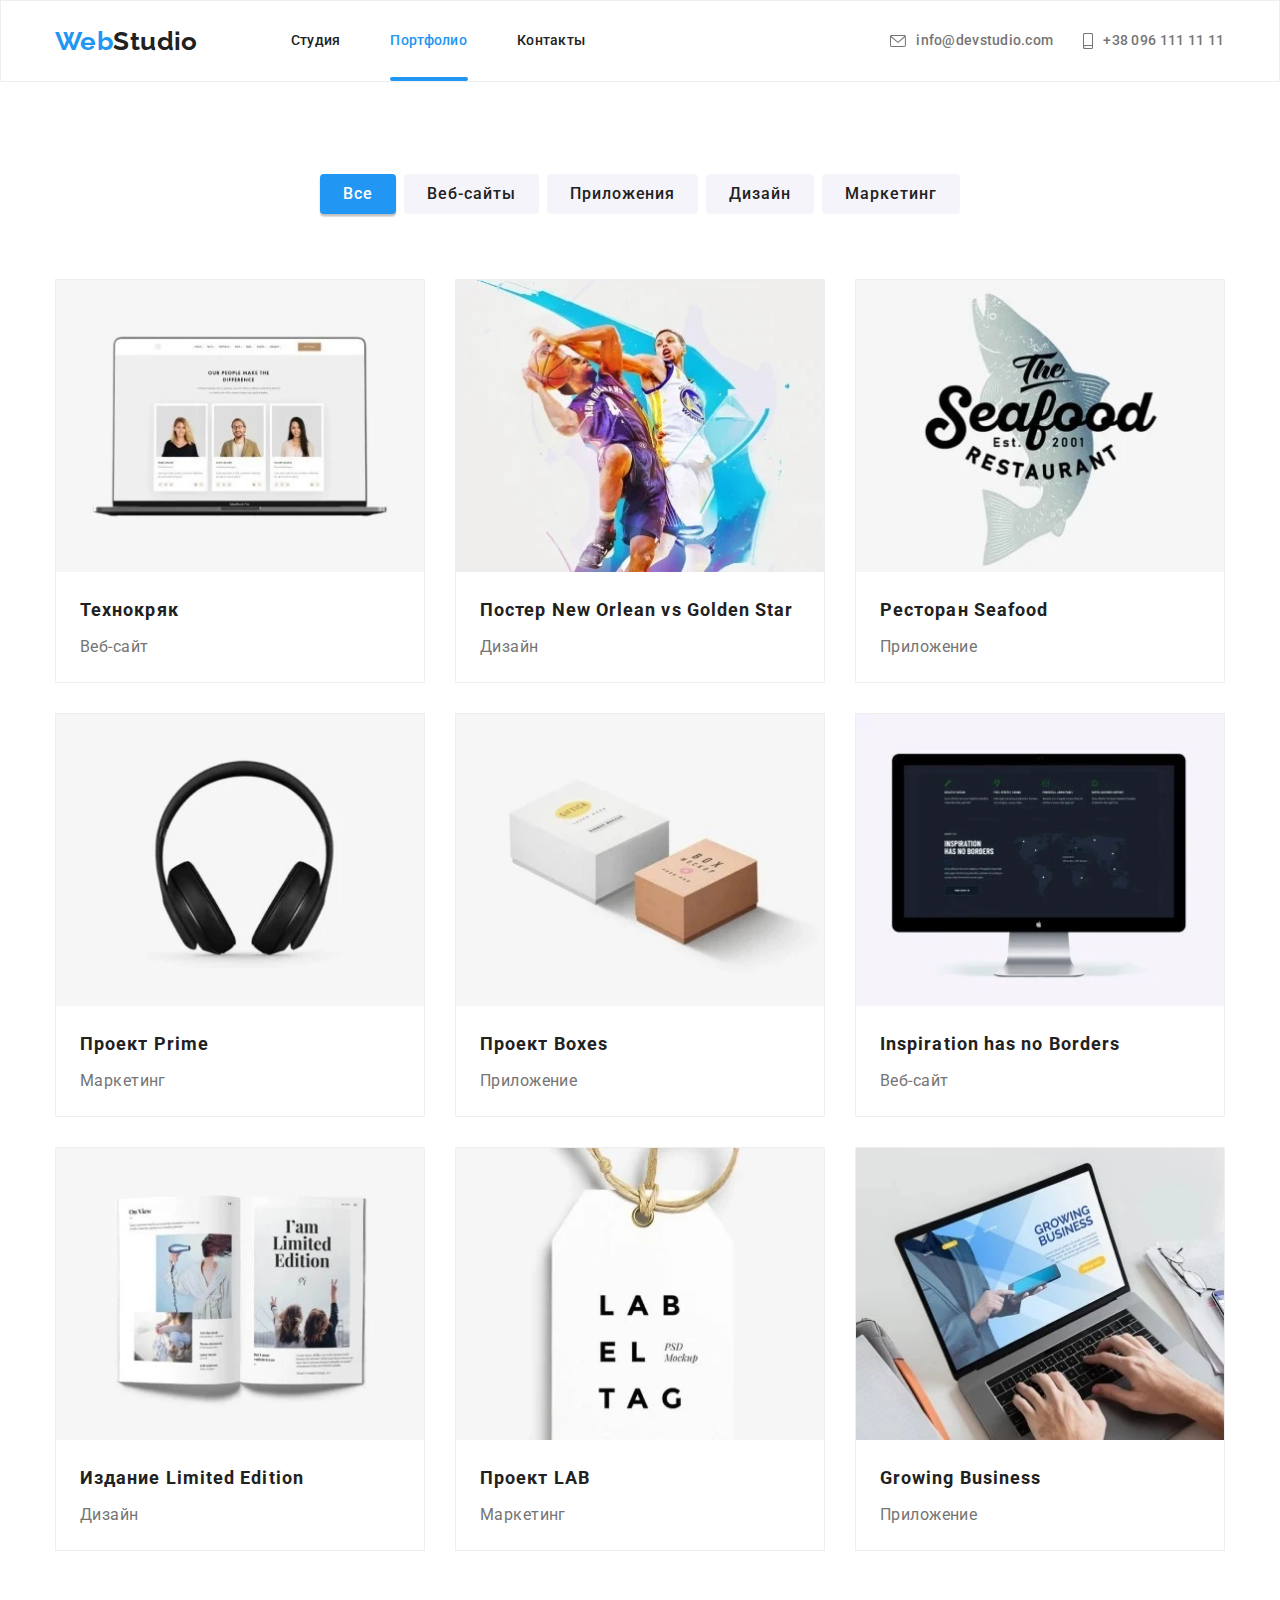
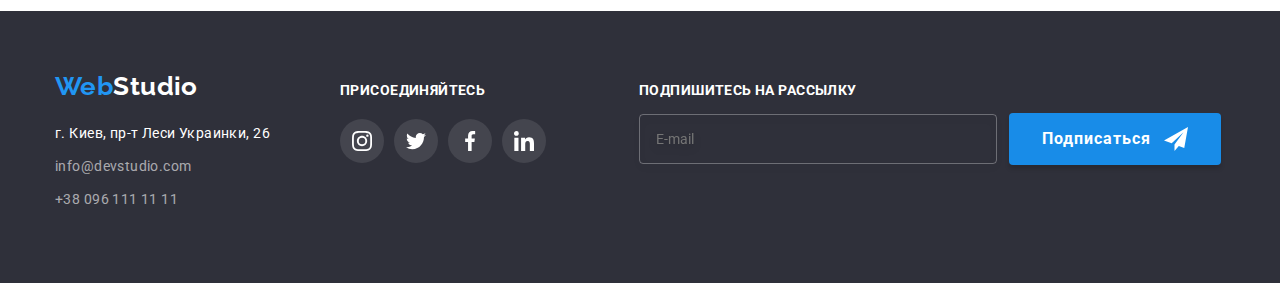
==== commit 0ff0b037: "in process" ====
--- a/portfolio.html
+++ b/portfolio.html
@@ -72,7 +72,7 @@
           <a class="logo header__logo nav-mobile__logo" href="./index.html"
             ><span class="header__logo--color">Web</span>Studio</a
           >
-          <button class="menu-btn is-open" type="button" aria-expanded="false" data-menu-button>
+          <button class="menu-btn" type="button" aria-expanded="false" data-menu-button>
             <svg
               class="menu-btn__icon"
               width="40"
@@ -84,7 +84,7 @@
             </svg>
           </button>
 
-          <div class="menu-container is-open" data-menu>
+          <div class="menu-container" data-menu>
             <ul class="menu-container__list list">
               <li class="menu-container__item">
                 <a class="menu-container__link link" href="./index.html">Студия</a>
@@ -96,7 +96,9 @@
                   >Портфолио</a
                 >
               </li>
-              <li class="menu-container__link"><a class="nav__link link" href="">Контакты</a></li>
+              <li class="menu-container__link">
+                <a class="menu-container__link link" href="">Контакты</a>
+              </li>
             </ul>
 
             <ul class="menu-contacts list">
@@ -159,13 +161,73 @@
             <li class="works__element">
               <a class="works__link" href="">
                 <div class="works__thumb">
-                  <img
-                    class="works__img"
-                    src="./images/portfolio/work-1.jpg"
-                    alt="Пример работы №1"
-                    width="370"
-                    height="294"
-                  />
+                  <picture>
+                    <!-- Desktop -->
+                    <source
+                      media="(min-width: 1200px)"
+                      srcset="
+                        ./images/portfolio/desktop/work-1__desktop.webp    1x,
+                        ./images/portfolio/desktop/work-1__desktop@2x.webp 2x
+                      "
+                      type="image/webp"
+                    />
+
+                    <source
+                      media="(min-width: 1200px)"
+                      srcset="
+                        ./images/portfolio/desktop/work-1__desktop.jpg    1x,
+                        ./images/portfolio/desktop/work-1__desktop@2x.jpg 2x
+                      "
+                      type="image/jpg"
+                    />
+
+                    <!-- Tablet -->
+                    <source
+                      media="(min-width: 768px)"
+                      srcset="
+                        ./images/portfolio/tablet/work-1__tablet.webp    1x,
+                        ./images/portfolio/tablet/work-1__tablet@2x.webp 2x
+                      "
+                      type="image/webp"
+                    />
+
+                    <source
+                      media="(min-width: 768px)"
+                      srcset="
+                        ./images/portfolio/tablet/work-1__tablet.jpg    1x,
+                        ./images/portfolio/tablet/work-1__tablet@2x.jpg 2x
+                      "
+                      type="image/jpg"
+                    />
+                    <!-- Mobile -->
+
+                    <source
+                      media="(min-width: 768px)"
+                      srcset="
+                        ./images/portfolio/mobile/work-1__mobile.webp    1x,
+                        ./images/portfolio/mobile/work-1__mobile@2x.webp 2x
+                      "
+                      type="image/webp"
+                    />
+
+                    <source
+                      media="(min-width: 768px)"
+                      srcset="
+                        ./images/portfolio/mobile/work-1__mobile.jpg    1x,
+                        ./images/portfolio/mobile/work-1__mobile@2x.jpg 2x
+                      "
+                      type="image/jpg"
+                    />
+
+                    <img
+                      class="works__img"
+                      src="./images/portfolio/mobile/work-1__mobile.jpg "
+                      alt="Пример работы №1"
+                      width="450"
+                      height="294"
+                    />
+                  </picture>
+
                   <p class="works__descr">
                     Ресурс предлагает комплексные предложения с разным уровнем функционала и
                     сервисов. Все это позволит посетителю получить исчерпывающие сведения <br />
@@ -180,13 +242,73 @@
             <li class="works__element">
               <a class="works__link" href="">
                 <div class="works__thumb">
-                  <img
-                    class="works__img"
-                    src="./images/portfolio/work-2.jpg"
-                    alt="Пример работы №2"
-                    width="370"
-                    height="294"
-                  />
+                  <picture>
+                    <!-- Desktop -->
+                    <source
+                      media="(min-width: 1200px)"
+                      srcset="
+                        ./images/portfolio/desktop/work-2__desktop.webp    1x,
+                        ./images/portfolio/desktop/work-2__desktop@2x.webp 2x
+                      "
+                      type="image/webp"
+                    />
+
+                    <source
+                      media="(min-width: 1200px)"
+                      srcset="
+                        ./images/portfolio/desktop/work-2__desktop.jpg    1x,
+                        ./images/portfolio/desktop/work-2__desktop@2x.jpg 2x
+                      "
+                      type="image/jpg"
+                    />
+
+                    <!-- Tablet -->
+                    <source
+                      media="(min-width: 768px)"
+                      srcset="
+                        ./images/portfolio/tablet/work-2__tablet.webp    1x,
+                        ./images/portfolio/tablet/work-2__tablet@2x.webp 2x
+                      "
+                      type="image/webp"
+                    />
+
+                    <source
+                      media="(min-width: 768px)"
+                      srcset="
+                        ./images/portfolio/tablet/work-2__tablet.jpg    1x,
+                        ./images/portfolio/tablet/work-2__tablet@2x.jpg 2x
+                      "
+                      type="image/jpg"
+                    />
+                    <!-- Mobile -->
+
+                    <source
+                      media="(min-width: 768px)"
+                      srcset="
+                        ./images/portfolio/mobile/work-2__mobile.webp    1x,
+                        ./images/portfolio/mobile/work-2__mobile@2x.webp 2x
+                      "
+                      type="image/webp"
+                    />
+
+                    <source
+                      media="(min-width: 768px)"
+                      srcset="
+                        ./images/portfolio/mobile/work-2__mobile.jpg    1x,
+                        ./images/portfolio/mobile/work-2__mobile@2x.jpg 2x
+                      "
+                      type="image/jpg"
+                    />
+
+                    <img
+                      class="works__img"
+                      src="./images/portfolio/mobile/work-2__mobile.jpg"
+                      alt="Пример работы №2"
+                      width="450"
+                      height="294"
+                    />
+                  </picture>
+
                   <p class="works__descr">
                     Ресурс предлагает комплексные предложения с разным уровнем функционала и
                     сервисов. Все это позволит посетителю получить исчерпывающие сведения <br />
@@ -202,13 +324,73 @@
             <li class="works__element">
               <a class="works__link" href="">
                 <div class="works__thumb">
-                  <img
-                    class="works__img"
-                    src="./images/portfolio/work-3.jpg"
-                    alt="Пример работы №3"
-                    width="370"
-                    height="294"
-                  />
+                  <picture>
+                    <!-- Desktop -->
+                    <source
+                      media="(min-width: 1200px)"
+                      srcset="
+                        ./images/portfolio/desktop/work-3__desktop.webp    1x,
+                        ./images/portfolio/desktop/work-3__desktop@2x.webp 2x
+                      "
+                      type="image/webp"
+                    />
+
+                    <source
+                      media="(min-width: 1200px)"
+                      srcset="
+                        ./images/portfolio/desktop/work-3__desktop.jpg    1x,
+                        ./images/portfolio/desktop/work-3__desktop@2x.jpg 2x
+                      "
+                      type="image/jpg"
+                    />
+
+                    <!-- Tablet -->
+                    <source
+                      media="(min-width: 768px)"
+                      srcset="
+                        ./images/portfolio/tablet/work-3__tablet.webp    1x,
+                        ./images/portfolio/tablet/work-3__tablet@2x.webp 2x
+                      "
+                      type="image/webp"
+                    />
+
+                    <source
+                      media="(min-width: 768px)"
+                      srcset="
+                        ./images/portfolio/tablet/work-3__tablet.jpg    1x,
+                        ./images/portfolio/tablet/work-3__tablet@2x.jpg 2x
+                      "
+                      type="image/jpg"
+                    />
+                    <!-- Mobile -->
+
+                    <source
+                      media="(min-width: 768px)"
+                      srcset="
+                        ./images/portfolio/mobile/work-3__mobile.webp    1x,
+                        ./images/portfolio/mobile/work-3__mobile@2x.webp 2x
+                      "
+                      type="image/webp"
+                    />
+
+                    <source
+                      media="(min-width: 768px)"
+                      srcset="
+                        ./images/portfolio/mobile/work-3__mobile.jpg    1x,
+                        ./images/portfolio/mobile/work-3__mobile@2x.jpg 2x
+                      "
+                      type="image/jpg"
+                    />
+
+                    <img
+                      class="works__img"
+                      src="./images/portfolio/mobile/work-3__mobile.jpg"
+                      alt="Пример работы №3"
+                      width="450"
+                      height="294"
+                    />
+                  </picture>
+
                   <p class="works__descr">
                     Ресурс предлагает комплексные предложения с разным уровнем функционала и
                     сервисов. Все это позволит посетителю получить исчерпывающие сведения <br />
@@ -224,13 +406,72 @@
             <li class="works__element">
               <a class="works__link" href="">
                 <div class="works__thumb">
-                  <img
-                    class="works__img"
-                    src="./images/portfolio/work-4.jpg"
-                    alt="Пример работы №4"
-                    width="370"
-                    height="294"
-                  />
+                  <picture>
+                    <!-- Desktop -->
+                    <source
+                      media="(min-width: 1200px)"
+                      srcset="
+                        ./images/portfolio/desktop/work-4__desktop.webp    1x,
+                        ./images/portfolio/desktop/work-4__desktop@2x.webp 2x
+                      "
+                      type="image/webp"
+                    />
+
+                    <source
+                      media="(min-width: 1200px)"
+                      srcset="
+                        ./images/portfolio/desktop/work-4__desktop.jpg    1x,
+                        ./images/portfolio/desktop/work-4__desktop@2x.jpg 2x
+                      "
+                      type="image/jpg"
+                    />
+
+                    <!-- Tablet -->
+                    <source
+                      media="(min-width: 768px)"
+                      srcset="
+                        ./images/portfolio/tablet/work-4__tablet.webp    1x,
+                        ./images/portfolio/tablet/work-4__tablet@2x.webp 2x
+                      "
+                      type="image/webp"
+                    />
+
+                    <source
+                      media="(min-width: 768px)"
+                      srcset="
+                        ./images/portfolio/tablet/work-4__tablet.jpg    1x,
+                        ./images/portfolio/tablet/work-4__tablet@2x.jpg 2x
+                      "
+                      type="image/jpg"
+                    />
+                    <!-- Mobile -->
+
+                    <source
+                      media="(min-width: 768px)"
+                      srcset="
+                        ./images/portfolio/mobile/work-4__mobile.webp    1x,
+                        ./images/portfolio/mobile/work-4__mobile@2x.webp 2x
+                      "
+                      type="image/webp"
+                    />
+
+                    <source
+                      media="(min-width: 768px)"
+                      srcset="
+                        ./images/portfolio/mobile/work-4__mobile.jpg    1x,
+                        ./images/portfolio/mobile/work-4__mobile@2x.jpg 2x
+                      "
+                      type="image/jpg"
+                    />
+
+                    <img
+                      class="works__img"
+                      src="./images/portfolio/mobile/work-4__mobile.jpg"
+                      alt="Пример работы №4"
+                      width="450"
+                      height="294"
+                    />
+                  </picture>
                   <p class="works__descr">
                     Ресурс предлагает комплексные предложения с разным уровнем функционала и
                     сервисов. Все это позволит посетителю получить исчерпывающие сведения <br />
@@ -246,13 +487,72 @@
             <li class="works__element">
               <a class="works__link" href="">
                 <div class="works__thumb">
-                  <img
-                    class="works__img"
-                    src="./images/portfolio/work-5.jpg"
-                    alt="Пример работы №5"
-                    width="370"
-                    height="294"
-                  />
+                  <picture>
+                    <!-- Desktop -->
+                    <source
+                      media="(min-width: 1200px)"
+                      srcset="
+                        ./images/portfolio/desktop/work-5__desktop.webp    1x,
+                        ./images/portfolio/desktop/work-5__desktop@2x.webp 2x
+                      "
+                      type="image/webp"
+                    />
+
+                    <source
+                      media="(min-width: 1200px)"
+                      srcset="
+                        ./images/portfolio/desktop/work-5__desktop.jpg    1x,
+                        ./images/portfolio/desktop/work-5__desktop@2x.jpg 2x
+                      "
+                      type="image/jpg"
+                    />
+
+                    <!-- Tablet -->
+                    <source
+                      media="(min-width: 768px)"
+                      srcset="
+                        ./images/portfolio/tablet/work-5__tablet.webp    1x,
+                        ./images/portfolio/tablet/work-5__tablet@2x.webp 2x
+                      "
+                      type="image/webp"
+                    />
+
+                    <source
+                      media="(min-width: 768px)"
+                      srcset="
+                        ./images/portfolio/tablet/work-5__tablet.jpg    1x,
+                        ./images/portfolio/tablet/work-5__tablet@2x.jpg 2x
+                      "
+                      type="image/jpg"
+                    />
+                    <!-- Mobile -->
+
+                    <source
+                      media="(min-width: 768px)"
+                      srcset="
+                        ./images/portfolio/mobile/work-5__mobile.webp    1x,
+                        ./images/portfolio/mobile/work-5__mobile@2x.webp 2x
+                      "
+                      type="image/webp"
+                    />
+
+                    <source
+                      media="(min-width: 768px)"
+                      srcset="
+                        ./images/portfolio/mobile/work-5__mobile.jpg    1x,
+                        ./images/portfolio/mobile/work-5__mobile@2x.jpg 2x
+                      "
+                      type="image/jpg"
+                    />
+
+                    <img
+                      class="works__img"
+                      src="./images/portfolio/mobile/work-5__mobile.jpg"
+                      alt="Пример работы №5"
+                      width="450"
+                      height="294"
+                    />
+                  </picture>
                   <p class="works__descr">
                     Ресурс предлагает комплексные предложения с разным уровнем функционала и
                     сервисов. Все это позволит посетителю получить исчерпывающие сведения <br />
@@ -268,13 +568,72 @@
             <li class="works__element">
               <a class="works__link" href="">
                 <div class="works__thumb">
-                  <img
-                    class="works__img"
-                    src="./images/portfolio/work-6.jpg"
-                    alt="Пример работы №6"
-                    width="370"
-                    height="294"
-                  />
+                  <picture>
+                    <!-- Desktop -->
+                    <source
+                      media="(min-width: 1200px)"
+                      srcset="
+                        ./images/portfolio/desktop/work-6__desktop.webp    1x,
+                        ./images/portfolio/desktop/work-6__desktop@2x.webp 2x
+                      "
+                      type="image/webp"
+                    />
+
+                    <source
+                      media="(min-width: 1200px)"
+                      srcset="
+                        ./images/portfolio/desktop/work-6__desktop.jpg    1x,
+                        ./images/portfolio/desktop/work-6__desktop@2x.jpg 2x
+                      "
+                      type="image/jpg"
+                    />
+
+                    <!-- Tablet -->
+                    <source
+                      media="(min-width: 768px)"
+                      srcset="
+                        ./images/portfolio/tablet/work-6__tablet.webp    1x,
+                        ./images/portfolio/tablet/work-6__tablet@2x.webp 2x
+                      "
+                      type="image/webp"
+                    />
+
+                    <source
+                      media="(min-width: 768px)"
+                      srcset="
+                        ./images/portfolio/tablet/work-6__tablet.jpg    1x,
+                        ./images/portfolio/tablet/work-6__tablet@2x.jpg 2x
+                      "
+                      type="image/jpg"
+                    />
+                    <!-- Mobile -->
+
+                    <source
+                      media="(min-width: 768px)"
+                      srcset="
+                        ./images/portfolio/mobile/work-6__mobile.webp    1x,
+                        ./images/portfolio/mobile/work-6__mobile@2x.webp 2x
+                      "
+                      type="image/webp"
+                    />
+
+                    <source
+                      media="(min-width: 768px)"
+                      srcset="
+                        ./images/portfolio/mobile/work-6__mobile.jpg    1x,
+                        ./images/portfolio/mobile/work-6__mobile@2x.jpg 2x
+                      "
+                      type="image/jpg"
+                    />
+
+                    <img
+                      class="works__img"
+                      src="./images/portfolio/mobile/work-6__mobile.jpg"
+                      alt="Пример работы №6"
+                      width="450"
+                      height="294"
+                    />
+                  </picture>
                   <p class="works__descr">
                     Ресурс предлагает комплексные предложения с разным уровнем функционала и
                     сервисов. Все это позволит посетителю получить исчерпывающие сведения <br />
@@ -290,13 +649,72 @@
             <li class="works__element">
               <a class="works__link" href="">
                 <div class="works__thumb">
-                  <img
-                    class="works__img"
-                    src="./images/portfolio/work-7.jpg"
-                    alt="Пример работы №7"
-                    width="370"
-                    height="294"
-                  />
+                  <picture>
+                    <!-- Desktop -->
+                    <source
+                      media="(min-width: 1200px)"
+                      srcset="
+                        ./images/portfolio/desktop/work-7__desktop.webp    1x,
+                        ./images/portfolio/desktop/work-7__desktop@2x.webp 2x
+                      "
+                      type="image/webp"
+                    />
+
+                    <source
+                      media="(min-width: 1200px)"
+                      srcset="
+                        ./images/portfolio/desktop/work-7__desktop.jpg    1x,
+                        ./images/portfolio/desktop/work-7__desktop@2x.jpg 2x
+                      "
+                      type="image/jpg"
+                    />
+
+                    <!-- Tablet -->
+                    <source
+                      media="(min-width: 768px)"
+                      srcset="
+                        ./images/portfolio/tablet/work-7__tablet.webp    1x,
+                        ./images/portfolio/tablet/work-7__tablet@2x.webp 2x
+                      "
+                      type="image/webp"
+                    />
+
+                    <source
+                      media="(min-width: 768px)"
+                      srcset="
+                        ./images/portfolio/tablet/work-7__tablet.jpg    1x,
+                        ./images/portfolio/tablet/work-7__tablet@2x.jpg 2x
+                      "
+                      type="image/jpg"
+                    />
+                    <!-- Mobile -->
+
+                    <source
+                      media="(min-width: 768px)"
+                      srcset="
+                        ./images/portfolio/mobile/work-7__mobile.webp    1x,
+                        ./images/portfolio/mobile/work-7__mobile@2x.webp 2x
+                      "
+                      type="image/webp"
+                    />
+
+                    <source
+                      media="(min-width: 768px)"
+                      srcset="
+                        ./images/portfolio/mobile/work-7__mobile.jpg    1x,
+                        ./images/portfolio/mobile/work-7__mobile@2x.jpg 2x
+                      "
+                      type="image/jpg"
+                    />
+
+                    <img
+                      class="works__img"
+                      src="./images/portfolio/mobile/work-7__mobile.jpg"
+                      alt="Пример работы №7"
+                      width="450"
+                      height="294"
+                    />
+                  </picture>
                   <p class="works__descr">
                     Ресурс предлагает комплексные предложения с разным уровнем функционала и
                     сервисов. Все это позволит посетителю получить исчерпывающие сведения <br />
@@ -312,13 +730,72 @@
             <li class="works__element">
               <a class="works__link" href="">
                 <div class="works__thumb">
-                  <img
-                    class="works__img"
-                    src="./images/portfolio/work-8.jpg"
-                    alt="Пример работы №8"
-                    width="370"
-                    height="294"
-                  />
+                  <picture>
+                    <!-- Desktop -->
+                    <source
+                      media="(min-width: 1200px)"
+                      srcset="
+                        ./images/portfolio/desktop/work-8__desktop.webp    1x,
+                        ./images/portfolio/desktop/work-8__desktop@2x.webp 2x
+                      "
+                      type="image/webp"
+                    />
+
+                    <source
+                      media="(min-width: 1200px)"
+                      srcset="
+                        ./images/portfolio/desktop/work-8__desktop.jpg    1x,
+                        ./images/portfolio/desktop/work-8__desktop@2x.jpg 2x
+                      "
+                      type="image/jpg"
+                    />
+
+                    <!-- Tablet -->
+                    <source
+                      media="(min-width: 768px)"
+                      srcset="
+                        ./images/portfolio/tablet/work-8__tablet.webp    1x,
+                        ./images/portfolio/tablet/work-8__tablet@2x.webp 2x
+                      "
+                      type="image/webp"
+                    />
+
+                    <source
+                      media="(min-width: 768px)"
+                      srcset="
+                        ./images/portfolio/tablet/work-8__tablet.jpg    1x,
+                        ./images/portfolio/tablet/work-8__tablet@2x.jpg 2x
+                      "
+                      type="image/jpg"
+                    />
+                    <!-- Mobile -->
+
+                    <source
+                      media="(min-width: 768px)"
+                      srcset="
+                        ./images/portfolio/mobile/work-8__mobile.webp    1x,
+                        ./images/portfolio/mobile/work-8__mobile@2x.webp 2x
+                      "
+                      type="image/webp"
+                    />
+
+                    <source
+                      media="(min-width: 768px)"
+                      srcset="
+                        ./images/portfolio/mobile/work-8__mobile.jpg    1x,
+                        ./images/portfolio/mobile/work-8__mobile@2x.jpg 2x
+                      "
+                      type="image/jpg"
+                    />
+
+                    <img
+                      class="works__img"
+                      src="./images/portfolio/mobile/work-8__mobile.jpg"
+                      alt="Пример работы №8"
+                      width="450"
+                      height="294"
+                    />
+                  </picture>
                   <p class="works__descr">
                     Ресурс предлагает комплексные предложения с разным уровнем функционала и
                     сервисов. Все это позволит посетителю получить исчерпывающие сведения <br />
@@ -334,13 +811,72 @@
             <li class="works__element">
               <a class="works__link" href="">
                 <div class="works__thumb">
-                  <img
-                    class="works__img"
-                    src="./images/portfolio/work-9.jpg"
-                    alt="Пример работы №9"
-                    width="370"
-                    height="294"
-                  />
+                  <picture>
+                    <!-- Desktop -->
+                    <source
+                      media="(min-width: 1200px)"
+                      srcset="
+                        ./images/portfolio/desktop/work-9__desktop.webp    1x,
+                        ./images/portfolio/desktop/work-9__desktop@2x.webp 2x
+                      "
+                      type="image/webp"
+                    />
+
+                    <source
+                      media="(min-width: 1200px)"
+                      srcset="
+                        ./images/portfolio/desktop/work-9__desktop.jpg    1x,
+                        ./images/portfolio/desktop/work-9__desktop@2x.jpg 2x
+                      "
+                      type="image/jpg"
+                    />
+
+                    <!-- Tablet -->
+                    <source
+                      media="(min-width: 768px)"
+                      srcset="
+                        ./images/portfolio/tablet/work-9__tablet.webp    1x,
+                        ./images/portfolio/tablet/work-9__tablet@2x.webp 2x
+                      "
+                      type="image/webp"
+                    />
+
+                    <source
+                      media="(min-width: 768px)"
+                      srcset="
+                        ./images/portfolio/tablet/work-9__tablet.jpg    1x,
+                        ./images/portfolio/tablet/work-9__tablet@2x.jpg 2x
+                      "
+                      type="image/jpg"
+                    />
+                    <!-- Mobile -->
+
+                    <source
+                      media="(min-width: 768px)"
+                      srcset="
+                        ./images/portfolio/mobile/work-9__mobile.webp    1x,
+                        ./images/portfolio/mobile/work-9__mobile@2x.webp 2x
+                      "
+                      type="image/webp"
+                    />
+
+                    <source
+                      media="(min-width: 768px)"
+                      srcset="
+                        ./images/portfolio/mobile/work-9__mobile.jpg    1x,
+                        ./images/portfolio/mobile/work-9__mobile@2x.jpg 2x
+                      "
+                      type="image/jpg"
+                    />
+
+                    <img
+                      class="works__img"
+                      src="./images/portfolio/mobile/work-9__mobile.jpg"
+                      alt="Пример работы №9"
+                      width="450"
+                      height="294"
+                    />
+                  </picture>
                   <p class="works__descr">
                     Ресурс предлагает комплексные предложения с разным уровнем функционала и
                     сервисов. Все это позволит посетителю получить исчерпывающие сведения <br />
--- a/css/main.min.css
+++ b/css/main.min.css
@@ -1 +1 @@
-:root{--brand-color: #2196F3;--background-color: #ffffff;--text-color: #212121;--paragraph-color: #757575;--primary-font: Roboto, sans-serif;--secondary-font: Raleway, sans-serif}body{color:var(--text-color);background-color:var(--background-color);font-family:var(--primary-font);font-size:14px;letter-spacing:.03em}html{-webkit-box-sizing:border-box;box-sizing:border-box}*,*::after,*::before{-webkit-box-sizing:inherit;box-sizing:inherit}h1,h2,h3,h4,h5,h6,p{margin-top:0}.list{list-style:none;padding-left:0;margin:0}.link{text-decoration:none;color:inherit}img{display:block;max-width:100%;height:auto}address{font-style:inherit}.visually-hidden{position:absolute;width:1px;height:1px;margin:-1px;border:0;padding:0;white-space:nowrap;-webkit-clip-path:inset(100%);clip-path:inset(100%);clip:rect(0 0 0 0);overflow:hidden}.container{width:100%;margin-left:auto;margin-right:auto;padding-left:15px;padding-right:15px}@media screen and (min-width: 480px){.container{max-width:480px}}@media screen and (min-width: 768px){.container{max-width:768px}}@media screen and (min-width: 1200px){.container{max-width:1200px}}.button{font-weight:700;font-size:16px;line-height:1.87;display:-webkit-inline-box;display:-ms-inline-flexbox;display:inline-flex;-webkit-box-align:center;-ms-flex-align:center;align-items:center;padding:10px 32px;font-family:inherit;text-align:center;letter-spacing:.06em;color:var(--background-color);background-color:#188ce8;-webkit-box-shadow:0px 4px 4px rgba(0,0,0,.15);box-shadow:0px 4px 4px rgba(0,0,0,.15);border-radius:4px;border:1px solid rgba(0,0,0,0);-webkit-transition:background-color 250ms cubic-bezier(0.4, 0, 0.2, 1);transition:background-color 250ms cubic-bezier(0.4, 0, 0.2, 1)}.button:focus,.button:hover{cursor:pointer;background-color:var(--brand-color)}.logo{font-weight:700;font-size:26px;line-height:1.19;font-family:var(--secondary-font);font-weight:700;font-size:26px;line-height:1.19;color:var(--text-color)}.title{font-weight:700;font-size:36px;line-height:1.16;margin-bottom:50px;margin-top:0;text-align:center;color:var(--text-color)}.backdrop{position:fixed;z-index:3;top:0;left:0;width:100%;height:100%;background-color:rgba(0,0,0,.2);opacity:1;visibility:visible;-webkit-transition:opacity 250ms cubic-bezier(0.4, 0, 0.2, 1),visibility 250ms cubic-bezier(0.4, 0, 0.2, 1);transition:opacity 250ms cubic-bezier(0.4, 0, 0.2, 1),visibility 250ms cubic-bezier(0.4, 0, 0.2, 1)}.backdrop.is-hidden{opacity:0;pointer-events:none;visibility:hidden}.modal{position:absolute;top:50%;left:50%;padding:40px;-webkit-transform:translate(-50%, -50%) scale(1);transform:translate(-50%, -50%) scale(1);opacity:1;background-color:#fff;-webkit-box-shadow:0px 1px 3px rgba(0,0,0,.12),0px 1px 1px rgba(0,0,0,.14),0px 2px 1px rgba(0,0,0,.2);box-shadow:0px 1px 3px rgba(0,0,0,.12),0px 1px 1px rgba(0,0,0,.14),0px 2px 1px rgba(0,0,0,.2);border-radius:4px;-webkit-transition:opacity 250ms cubic-bezier(0.4, 0, 0.2, 1),-webkit-transform 250ms cubic-bezier(0.4, 0, 0.2, 1);transition:opacity 250ms cubic-bezier(0.4, 0, 0.2, 1),-webkit-transform 250ms cubic-bezier(0.4, 0, 0.2, 1);transition:transform 250ms cubic-bezier(0.4, 0, 0.2, 1),opacity 250ms cubic-bezier(0.4, 0, 0.2, 1);transition:transform 250ms cubic-bezier(0.4, 0, 0.2, 1),opacity 250ms cubic-bezier(0.4, 0, 0.2, 1),-webkit-transform 250ms cubic-bezier(0.4, 0, 0.2, 1)}@media screen and (min-width: 480px){.modal{width:450px;height:600px}}@media screen and (min-width: 1200px){.modal{width:528px;height:581px}}.backdrop.is-hidden .modal{-webkit-transform:translate(-50%, -50%) scale(1.25);transform:translate(-50%, -50%) scale(1.25);opacity:0;-webkit-transition:opacity 250ms cubic-bezier(0.4, 0, 0.2, 1),-webkit-transform 250ms cubic-bezier(0.4, 0, 0.2, 1);transition:opacity 250ms cubic-bezier(0.4, 0, 0.2, 1),-webkit-transform 250ms cubic-bezier(0.4, 0, 0.2, 1);transition:transform 250ms cubic-bezier(0.4, 0, 0.2, 1),opacity 250ms cubic-bezier(0.4, 0, 0.2, 1);transition:transform 250ms cubic-bezier(0.4, 0, 0.2, 1),opacity 250ms cubic-bezier(0.4, 0, 0.2, 1),-webkit-transform 250ms cubic-bezier(0.4, 0, 0.2, 1)}.btn-close{position:absolute;top:8px;right:8px;padding:0;background-color:#fff;border:1px solid rgba(0,0,0,.1);border-radius:50%;cursor:pointer}.btn-close__icon{display:-webkit-box;display:-ms-flexbox;display:flex;-webkit-box-align:center;-ms-flex-align:center;align-items:center;-webkit-box-pack:center;-ms-flex-pack:center;justify-content:center;margin:6px;-webkit-transition:fill 250ms cubic-bezier(0.4, 0, 0.2, 1);transition:fill 250ms cubic-bezier(0.4, 0, 0.2, 1)}.btn-close:hover .btn-close__icon,.btn-close:focus .btn-close__icon{fill:var(--brand-color)}.form{display:-webkit-box;display:-ms-flexbox;display:flex;-webkit-box-orient:vertical;-webkit-box-direction:normal;-ms-flex-direction:column;flex-direction:column}.form__text{font-weight:700;font-size:20px;line-height:1.15;margin-bottom:12px;text-align:center;color:var(--text-color)}.form__field{position:relative;display:-webkit-box;display:-ms-flexbox;display:flex;-webkit-box-orient:vertical;-webkit-box-direction:normal;-ms-flex-direction:column;flex-direction:column;margin-bottom:10px}.form__label{font-weight:400;font-size:12px;line-height:1.16;margin-bottom:4px;text-align:left;letter-spacing:.01em;color:var(--paragraph-color)}.form__input{position:relative;cursor:pointer;padding-left:42px;padding-right:10px;width:100%;height:40px;border:1px solid rgba(33,33,33,.2);border-radius:4px;-webkit-transition:border-color 250ms cubic-bezier(0.4, 0, 0.2, 1),outline 250ms cubic-bezier(0.4, 0, 0.2, 1);transition:border-color 250ms cubic-bezier(0.4, 0, 0.2, 1),outline 250ms cubic-bezier(0.4, 0, 0.2, 1)}.form__input:focus{border-color:var(--brand-color);outline:1px solid var(--brand-color)}.form__wrapper{position:absolute;top:30px;left:12px;-webkit-transition:fill 250ms cubic-bezier(0.4, 0, 0.2, 1);transition:fill 250ms cubic-bezier(0.4, 0, 0.2, 1)}.form__input:focus~.form__wrapper{fill:var(--brand-color)}.form__comment{margin-bottom:20px;padding:12px 16px;width:100%;height:120px;border:1px solid rgba(33,33,33,.2);border-radius:4px;resize:none;-webkit-transition:border-color 250ms cubic-bezier(0.4, 0, 0.2, 1),outline 250ms cubic-bezier(0.4, 0, 0.2, 1);transition:border-color 250ms cubic-bezier(0.4, 0, 0.2, 1),outline 250ms cubic-bezier(0.4, 0, 0.2, 1)}.form__comment:focus{border-color:var(--brand-color);outline:1px solid var(--brand-color)}.form__comment::-webkit-input-placeholder{color:rgba(117,117,117,.5)}.form__comment::-moz-placeholder{color:rgba(117,117,117,.5)}.form__comment:-ms-input-placeholder{color:rgba(117,117,117,.5)}.form__comment::-ms-input-placeholder{color:rgba(117,117,117,.5)}.form__comment::placeholder{color:rgba(117,117,117,.5)}.agreement{margin-bottom:30px}.agreement__label{position:relative;display:-webkit-box;display:-ms-flexbox;display:flex;-webkit-box-align:center;-ms-flex-align:center;align-items:center;-webkit-box-pack:center;-ms-flex-pack:center;justify-content:center}.agreement__input{-moz-appearance:none;-webkit-appearance:none;appearance:none;position:absolute;outline:rgba(0,0,0,0);top:4px;left:-4px}.agreement__icon{margin-right:9px;width:16px;height:15px;border:2px solid #212121;border-radius:2px;-webkit-transition:background-color 250ms cubic-bezier(0.4, 0, 0.2, 1),border-color 250ms cubic-bezier(0.4, 0, 0.2, 1),outline 250ms cubic-bezier(0.4, 0, 0.2, 1);transition:background-color 250ms cubic-bezier(0.4, 0, 0.2, 1),border-color 250ms cubic-bezier(0.4, 0, 0.2, 1),outline 250ms cubic-bezier(0.4, 0, 0.2, 1)}.agreement__input:checked+.agreement__icon{background-color:var(--brand-color);border-color:var(--brand-color);background-image:url("../images/icons/check.svg");background-size:contain;background-origin:border-box}.agreement__input:focus+.agreement__icon{border:2px solid var(--brand-color)}.agreement__text{margin-bottom:0;margin-left:0;color:var(--paragraph-color);-webkit-user-select:none;-moz-user-select:none;-ms-user-select:none;user-select:none}@media screen and (min-width: 480px){.agreement__text{font-weight:400;font-size:12px;line-height:1.16}}@media screen and (min-width: 1200px){.agreement__text{font-weight:400;font-size:14px;line-height:1.71}}.agreement__link{color:var(--brand-color)}.agreement__link--text{margin-left:2px;color:var(--brand-color)}@media screen and (min-width: 480px){.agreement__link--text{font-weight:400;font-size:12px;line-height:1.16}}@media screen and (min-width: 1200px){.agreement__link--text{font-weight:400;font-size:14px;line-height:1.71}}.button__modal{display:-webkit-box;display:-ms-flexbox;display:flex;-webkit-box-pack:center;-ms-flex-pack:center;justify-content:center;width:200px;height:50px;margin-left:auto;margin-right:auto}.social-list{display:-webkit-box;display:-ms-flexbox;display:flex;-webkit-box-align:center;-ms-flex-align:center;align-items:center;-webkit-box-pack:center;-ms-flex-pack:center;justify-content:center;padding-bottom:30px}.social-list__item:not(:last-child){margin-right:10px}.social-list__icon{fill:currentColor}.social-list__link{display:-webkit-box;display:-ms-flexbox;display:flex;-webkit-box-align:center;-ms-flex-align:center;align-items:center;-webkit-box-pack:center;-ms-flex-pack:center;justify-content:center;width:44px;height:44px;background-color:#fff;border-radius:50%;cursor:pointer;color:#afb1b8;-webkit-transition:background-color 250ms cubic-bezier(0.4, 0, 0.2, 1),color 250ms cubic-bezier(0.4, 0, 0.2, 1);transition:background-color 250ms cubic-bezier(0.4, 0, 0.2, 1),color 250ms cubic-bezier(0.4, 0, 0.2, 1)}.social-list__link:hover,.social-list__link:focus{background-color:var(--brand-color);color:#fff}.header{position:fixed;top:0;left:0;width:100%;z-index:2;background-color:#fff;border:1px solid #eee}@media screen and (min-width: 480px)and (max-width: 767px){.menu-desktop{display:none}}@media screen and (min-width: 768px)and (max-width: 1199px){.menu-desktop{display:-webkit-box;display:-ms-flexbox;display:flex;-webkit-box-align:center;-ms-flex-align:center;align-items:center}}@media screen and (min-width: 1200px){.menu-desktop{display:-webkit-box;display:-ms-flexbox;display:flex;-webkit-box-align:center;-ms-flex-align:center;align-items:center}}.nav{display:-webkit-box;display:-ms-flexbox;display:flex;-webkit-box-align:center;-ms-flex-align:center;align-items:center}@media screen and (width: 1200px){.header__container{display:-webkit-box;display:-ms-flexbox;display:flex;-webkit-box-align:center;-ms-flex-align:center;align-items:center}}.link,.logo{text-decoration:none}@media screen and (min-width: 768px){.header__logo{margin-right:88px}}@media screen and (min-width: 1200px){.header__logo{margin-right:93px}}.header__logo--color{color:var(--brand-color)}@media screen and (min-width: 480px)and (max-width: 767px){.nav__list{display:none}}.nav__list{display:-webkit-box;display:-ms-flexbox;display:flex}@media screen and (min-width: 768px){.nav__list--right{display:block;margin-left:84px}}@media screen and (min-width: 1200px){.nav__list--right{display:-webkit-box;display:-ms-flexbox;display:flex;margin-left:305px}}.nav__item{margin-right:50px}.nav__item:last-child{margin-right:0}@media screen and (min-width: 768px){.nav__item--mail,.nav__item--tel{margin-bottom:10px}}@media screen and (min-width: 1200px){.nav__item--mail,.nav__item--tel{margin-bottom:0;margin-right:30px}}.nav__link{font-weight:500;line-height:1.14;display:-webkit-box;display:-ms-flexbox;display:flex;-webkit-box-align:center;-ms-flex-align:center;align-items:center;letter-spacing:.02em;color:var(--text-color);-webkit-transition:color 250ms cubic-bezier(0.4, 0, 0.2, 1);transition:color 250ms cubic-bezier(0.4, 0, 0.2, 1)}@media screen and (min-width: 1200px){.nav__link{padding-top:32px;padding-bottom:32px}}.nav__link:hover,.nav__link:focus{color:var(--brand-color)}@media screen and (min-width: 768px){.nav__link--studio,.nav__link--portfolio,.nav__link--contacts{padding-top:32px;padding-bottom:32px}}.nav__link--color{color:var(--paragraph-color)}.nav__link--current,.nav__link--special{position:relative;color:var(--brand-color)}.nav__link--current::after,.nav__link--special::after{content:"";position:absolute;width:48px;height:4px;top:76px;background-color:var(--brand-color);border-radius:2px}.nav__link--special::after{content:"";position:absolute;width:78px;height:4px;top:76px;background:var(--brand-color);border-radius:2px}.nav__icon{margin-right:10px;fill:currentColor;-webkit-transition-property:fill;transition-property:fill;-webkit-transition-duration:250ms;transition-duration:250ms;-webkit-transition-timing-function:cubic-bezier(0.4, 0, 0.2, 1);transition-timing-function:cubic-bezier(0.4, 0, 0.2, 1)}.nav__icon:focus,.nav__icon:hover{fill:var(--brand-color)}@media screen and (min-width: 480px)and (max-width: 767px){.nav-mobile{display:-webkit-box;display:-ms-flexbox;display:flex;-webkit-box-align:center;-ms-flex-align:center;align-items:center}}@media screen and (min-width: 768px){.nav-mobile{display:none}}.nav-mobile__logo{padding-top:16px;padding-bottom:16px}.menu-btn{display:-webkit-inline-box;display:-ms-inline-flexbox;display:inline-flex;margin:0;margin-left:auto;padding:0;border:none;background-color:rgba(0,0,0,0);cursor:pointer;width:40px;height:40px;-webkit-transition:background-color 250ms cubic-bezier(0.4, 0, 0.2, 1);transition:background-color 250ms cubic-bezier(0.4, 0, 0.2, 1)}.menu-btn:hover,.menu-btn:focus{fill:var(--brand-color)}.menu-btn .icon-cross{display:none}.menu-btn.is-open .icon-cross{display:block}.menu-btn.is-open .icon-menu{display:none}.menu-container{display:none;position:absolute;top:100%;left:0;width:100%;padding:48px 40px;background-color:var(--background-color)}.menu-container.is-open{display:block}.menu-container__item:not(:last-child){margin-bottom:32px}.menu-container__list{margin-bottom:150px}.menu-container__link{font-weight:500;font-size:40px;line-height:1.17;letter-spacing:.02em;color:var(--text-color);-webkit-transition:color 250ms cubic-bezier(0.4, 0, 0.2, 1);transition:color 250ms cubic-bezier(0.4, 0, 0.2, 1)}.menu-container__link:hover,.menu-container__link:focus{color:var(--brand-color)}.menu-container__link--current{color:var(--brand-color)}.menu-contacts__item:not(:last-child){margin-bottom:32px}.menu-contacts__item:last-child{margin-bottom:64px}.menu-contacts__link{font-weight:500;font-size:34px;line-height:1.17;letter-spacing:.02em;color:var(--paragraph-color);-webkit-transition:color 250ms cubic-bezier(0.4, 0, 0.2, 1);transition:color 250ms cubic-bezier(0.4, 0, 0.2, 1)}.menu-contacts__link:hover,.menu-contacts__link:focus{color:var(--brand-color)}.menu-networks{display:-webkit-box;display:-ms-flexbox;display:flex}.menu-networks__item:not(:last-child){margin-right:20px}.menu-networks__link{position:relative;font-weight:500;font-size:18px;line-height:1.22;letter-spacing:.02em;color:var(--paragraph-color);-webkit-transition:color 250ms cubic-bezier(0.4, 0, 0.2, 1);transition:color 250ms cubic-bezier(0.4, 0, 0.2, 1)}.menu-networks__link:hover,.menu-networks__link:focus{color:var(--brand-color)}.menu-networks__link::after{content:"";position:absolute;width:22px;height:0;top:10px;border:1px solid rgba(33,33,33,.2);-webkit-transform:rotate(90deg);transform:rotate(90deg)}.hero{color:var(--background-color);background-color:#2f303a;text-align:center;padding:200px 0;background-image:-webkit-gradient(linear, left top, right top, from(rgba(47, 48, 58, 0.4)), to(rgba(47, 48, 58, 0.4))),url("../images/hero/people.jpg");background-image:linear-gradient(to right, rgba(47, 48, 58, 0.4), rgba(47, 48, 58, 0.4)),url("../images/hero/people.jpg");max-width:1600px;margin-left:auto;margin-right:auto;background-position:center;background-repeat:no-repeat;background-size:cover}@media screen and (min-width: 480px){.hero{padding-top:118px;padding-bottom:118px}}@media screen and (min-width: 1200px){.hero{padding-top:200px;padding-bottom:200px}}.hero__title{font-weight:900;font-size:44px;line-height:1.36;padding-bottom:0;width:693px;margin-left:auto;margin-right:auto;margin-top:0;margin-bottom:30px;letter-spacing:.06em;text-transform:uppercase}@media screen and (min-width: 480px)and (max-width: 1199px){.hero__title{font-weight:900;font-size:26px;line-height:1.62;width:360px}}@media screen and (min-width: 480px){.features{padding-top:60px;padding-bottom:60px}}@media screen and (min-width: 1200px){.features{padding-top:94px;padding-bottom:94px}}@media screen and (min-width: 768px){.features__list{display:-webkit-box;display:-ms-flexbox;display:flex;-ms-flex-wrap:wrap;flex-wrap:wrap;margin-top:-30px;margin-bottom:-30px;margin-left:-30px}}@media screen and (min-width: 1200px){.features__list{margin-top:0;margin-bottom:0;margin-left:0}}@media screen and (min-width: 480px){.features__container:not(:last-child){margin-bottom:30px}}@media screen and (min-width: 768px){.features__container{-ms-flex-preferred-size:calc((100% - 60px)/2);flex-basis:calc((100% - 60px)/2);margin-left:30px;margin-top:30px;margin-bottom:30px}}@media screen and (min-width: 1200px){.features__container{-ms-flex-preferred-size:calc((100% - 90px)/4);flex-basis:calc((100% - 90px)/4);margin-left:0;margin-top:0}.features__container:not(:last-child){margin-right:30px}}.features__box{display:-webkit-box;display:-ms-flexbox;display:flex;-webkit-box-align:center;-ms-flex-align:center;align-items:center;-webkit-box-pack:center;-ms-flex-pack:center;justify-content:center;margin-bottom:30px;height:120px;border-radius:4px;background-color:#f5f4fa}.features__subtitle{font-weight:700;font-size:14px;line-height:1.14;margin-top:0;margin-bottom:10px;text-transform:uppercase}@media screen and (max-width: 767px){.features__subtitle{text-align:center}}.features__text{margin-top:0;margin-bottom:0;color:var(--paragraph-color);line-height:1.71}.activity{padding-top:0;padding-bottom:94px}@media screen and (max-width: 1199px){.activity{display:none}}.activity__list{display:-webkit-box;display:-ms-flexbox;display:flex;-ms-flex-wrap:wrap;flex-wrap:wrap}@media screen and (min-width: 1200px){.activity__item{margin-right:30px;width:calc((100% - 60px)/3)}.activity__item:nth-child(3n){margin-right:0}}.activity__box{position:relative}.activity__descr{font-weight:700;line-height:1.14;position:absolute;top:100%;left:0;-webkit-transform:translate(0%, -100%);transform:translate(0%, -100%);z-index:1;display:-webkit-box;display:-ms-flexbox;display:flex;-webkit-box-align:center;-ms-flex-align:center;align-items:center;-webkit-box-pack:center;-ms-flex-pack:center;justify-content:center;width:370px;height:70px;margin:0;text-align:center;text-transform:uppercase;color:#fff;background-color:rgba(47,48,58,.8)}.team{background-color:#f5f4fa}@media screen and (max-width: 1199px){.team{padding-top:60px;padding-bottom:90px}}@media screen and (min-width: 1200px){.team{padding-top:94px;padding-bottom:94px}}@media screen and (min-width: 768px){.team__list{display:-webkit-box;display:-ms-flexbox;display:flex;-ms-flex-wrap:wrap;flex-wrap:wrap;margin-top:-30px;margin-bottom:-30px;margin-left:-30px}}@media screen and (min-width: 1200px){.team__list{margin-top:0;margin-bottom:0;margin-left:0}}.team__card{-webkit-box-shadow:0px 1px 3px rgba(0,0,0,.12),0px 1px 1px rgba(0,0,0,.14),0px 2px 1px rgba(0,0,0,.2);box-shadow:0px 1px 3px rgba(0,0,0,.12),0px 1px 1px rgba(0,0,0,.14),0px 2px 1px rgba(0,0,0,.2);border-radius:0px 0px 4px 4px;background:#fff}@media screen and (max-width: 767px){.team__card{margin-bottom:30px}.team__card:last-child{margin-bottom:0}}@media screen and (min-width: 768px){.team__card{margin-left:30px;margin-top:30px;width:calc((100% - 60px)/2)}.team__card:nth-child(2n){margin-right:0}}@media screen and (min-width: 1200px){.team__card{width:calc((100% - 90px)/4);margin-left:0;margin-top:0}.team__card:nth-child(n){margin-bottom:0}.team__card:not(:last-child){margin-right:30px}}.team__img{padding-bottom:30px}@media screen and (max-width: 1199px){.team__img{width:100%}}.team__name{font-weight:500;font-size:16px;line-height:1.19;margin-top:0;margin-bottom:10px;text-align:center}.team__text{font-size:16px;line-height:1.19;margin-top:0;margin-bottom:16px;color:var(--paragraph-color);font-size:16px;line-height:1.19;text-align:center}@media screen and (max-width: 1199px){.customers{padding-top:60px;padding-bottom:60px}}@media screen and (min-width: 1200px){.customers{padding-top:94px;padding-bottom:94px}}@media screen and (min-width: 480px){.customers__list{display:-webkit-box;display:-ms-flexbox;display:flex;-ms-flex-wrap:wrap;flex-wrap:wrap}}.customers__item{margin-right:30px;color:#afb1b8}@media screen and (max-width: 767px){.customers__item{width:calc((100% - 30px)/2);margin-bottom:30px}.customers__item:nth-child(2n){margin-right:0}.customers__item:nth-child(5){margin-bottom:0}.customers__item:nth-child(6){margin-bottom:0}}@media screen and (min-width: 768px){.customers__item{width:calc((100% - 60px)/3);margin-bottom:30px}.customers__item:nth-child(3n){margin-right:0}.customers__item:nth-child(4){margin-bottom:0}.customers__item:nth-child(5){margin-bottom:0}.customers__item:nth-child(6){margin-bottom:0}}@media screen and (min-width: 1200px){.customers__item{width:calc((100% - 150px)/5);margin-bottom:30px;width:170px;height:92px;margin-bottom:0}.customers__item:not(:last-child){margin-right:30px}}.customers__link{display:-webkit-box;display:-ms-flexbox;display:flex;-webkit-box-align:center;-ms-flex-align:center;align-items:center;-webkit-box-pack:center;-ms-flex-pack:center;justify-content:center;color:currentColor;border:1px solid #afb1b8;border-radius:4px;cursor:pointer;-webkit-transition:color 250ms cubic-bezier(0.4, 0, 0.2, 1),border 250ms cubic-bezier(0.4, 0, 0.2, 1);transition:color 250ms cubic-bezier(0.4, 0, 0.2, 1),border 250ms cubic-bezier(0.4, 0, 0.2, 1)}@media screen and (max-width: 767px){.customers__link{width:210px;height:92px}}@media screen and (min-width: 768px){.customers__link{width:226px;height:92px}}@media screen and (min-width: 1200px){.customers__link{width:170px;height:92px}}.customers__link:hover,.customers__link:focus{border:1px solid var(--brand-color);color:var(--brand-color)}.customers__icon{fill:currentColor}.footer{padding:60px 0;background-color:#2f303a}@media screen and (min-width: 1200px){.footer__container{display:-webkit-box;display:-ms-flexbox;display:flex;-webkit-box-align:baseline;-ms-flex-align:baseline;align-items:baseline}}@media screen and (min-width: 768px){.footer__box{display:-webkit-box;display:-ms-flexbox;display:flex;-webkit-box-align:baseline;-ms-flex-align:baseline;align-items:baseline;-webkit-box-pack:space-evenly;-ms-flex-pack:space-evenly;justify-content:space-evenly}}@media screen and (min-width: 480px)and (max-width: 1199px){.footer__contacts{display:-webkit-box;display:-ms-flexbox;display:flex;-webkit-box-orient:vertical;-webkit-box-direction:normal;-ms-flex-direction:column;flex-direction:column;margin-bottom:60px}}@media screen and (min-width: 1200px){.footer__contacts{margin-right:70px}}.footer__logo{display:inline-block;padding:0;margin-bottom:20px;color:var(--background-color)}@media screen and (min-width: 480px)and (max-width: 1199px){.footer__logo{text-align:center}}.logo__footer--text{color:var(--brand-color)}@media screen and (min-width: 480px){.footer__list{display:-webkit-box;display:-ms-flexbox;display:flex;-webkit-box-orient:vertical;-webkit-box-direction:normal;-ms-flex-direction:column;flex-direction:column}}@media screen and (min-width: 480px)and (max-width: 1199px){.footer__item{text-align:center}}@media screen and (min-width: 480px){.footer__item:not(:last-child){margin-bottom:8px}}@media screen and (min-width: 1200px){.footer__item:not(:last-child){margin-bottom:9px}}.footer__item--adress{color:var(--background-color)}.footer__item--tel,.footer__item--mail{color:rgba(255,255,255,.6)}.footer__link{display:inline-block;padding:0;font-style:normal;line-height:1.71}.footer__link--mail:hover,.footer__link--mail:focus,.footer__link--tel:hover,.footer__link--tel:focus{color:var(--brand-color)}@media screen and (min-width: 1200px){.social-media{margin-right:93px}}.social-media__title{font-weight:700;font-size:14px;line-height:1.14;text-transform:uppercase;color:#fff;margin-bottom:20px}@media screen and (min-width: 480px)and (max-width: 1199px){.social-media__title{text-align:center}}.social-media__list{display:-webkit-box;display:-ms-flexbox;display:flex;-webkit-box-align:center;-ms-flex-align:center;align-items:center;-webkit-box-pack:center;-ms-flex-pack:center;justify-content:center}@media screen and (min-width: 480px){.social-media__list{margin-bottom:60px}}.social-media__item:not(:last-child){margin-right:10px}.social-media__link{display:-webkit-inline-box;display:-ms-inline-flexbox;display:inline-flex;-webkit-box-pack:center;-ms-flex-pack:center;justify-content:center;-webkit-box-align:center;-ms-flex-align:center;align-items:center;width:44px;height:44px;cursor:pointer;border-radius:50%;background-color:rgba(255,255,255,.1);-webkit-transition:background-color 250ms cubic-bezier(0.4, 0, 0.2, 1);transition:background-color 250ms cubic-bezier(0.4, 0, 0.2, 1)}.social-media__link:hover,.social-media__link:focus{background-color:var(--brand-color)}.social-media__icon{fill:#fff}.footer-modal__text{font-weight:700;line-height:1.14;letter-spacing:.03em;text-transform:uppercase;color:#fff}@media screen and (min-width: 480px)and (max-width: 1199px){.footer-modal__text{text-align:center;margin-bottom:20px}}@media screen and (min-width: 480px)and (max-width: 1199px){.footer-modal__box{display:-webkit-box;display:-ms-flexbox;display:flex;-webkit-box-orient:vertical;-webkit-box-direction:normal;-ms-flex-direction:column;flex-direction:column;-webkit-box-align:center;-ms-flex-align:center;align-items:center}}@media screen and (min-width: 1200px){.footer-modal__box{display:-webkit-box;display:-ms-flexbox;display:flex}}.footer-modal__input{width:358px;height:50px;padding-left:16px;background-color:rgba(0,0,0,0);border:1px solid rgba(255,255,255,.3);-webkit-filter:drop-shadow(0px 4px 4px rgba(0, 0, 0, 0.15));filter:drop-shadow(0px 4px 4px rgba(0, 0, 0, 0.15));border-radius:4px;color:#fff;-webkit-transition:border 250ms cubic-bezier(0.4, 0, 0.2, 1);transition:border 250ms cubic-bezier(0.4, 0, 0.2, 1)}@media screen and (min-width: 480px)and (max-width: 1199px){.footer-modal__input{margin-bottom:20px;width:450px}}@media screen and (min-width: 1200px){.footer-modal__input{width:358px;margin-right:12px}}.footer-modal__input:focus{border:2px solid #fff}.button__icon{margin-left:13px}@media screen and (min-width: 480px){.portfolio{padding-top:125px;padding-bottom:60px}}@media screen and (min-width: 480px){.portfolio__list{display:-webkit-box;display:-ms-flexbox;display:flex;-ms-flex-wrap:wrap;flex-wrap:wrap;margin-bottom:40px}}@media screen and (min-width: 768px){.portfolio__list{display:-webkit-box;display:-ms-flexbox;display:flex;-ms-flex-wrap:wrap;flex-wrap:wrap;-webkit-box-pack:center;-ms-flex-pack:center;justify-content:center;margin-bottom:30px}}@media screen and (min-width: 1200px){.portfolio__list{display:-webkit-box;display:-ms-flexbox;display:flex;-webkit-box-pack:center;-ms-flex-pack:center;justify-content:center;margin-bottom:50px}}.portfolio__item{margin-right:8px}@media screen and (min-width: 480px){.portfolio__item{margin-bottom:15px}.portfolio__item:nth-child(4),.portfolio__item:nth-child(5){margin-bottom:0}}.portfolio__item:last-child{margin-right:0}.button__portfolio{display:inline-block;padding:6px 22px;font-weight:500;line-height:1.62;color:var(--text-color);background-color:#f5f4fa;-webkit-box-shadow:none;box-shadow:none;-webkit-transition:background-color 250ms cubic-bezier(0.4, 0, 0.2, 1),color 250ms cubic-bezier(0.4, 0, 0.2, 1),-webkit-box-shadow 250ms cubic-bezier(0.4, 0, 0.2, 1);transition:background-color 250ms cubic-bezier(0.4, 0, 0.2, 1),color 250ms cubic-bezier(0.4, 0, 0.2, 1),-webkit-box-shadow 250ms cubic-bezier(0.4, 0, 0.2, 1);transition:background-color 250ms cubic-bezier(0.4, 0, 0.2, 1),color 250ms cubic-bezier(0.4, 0, 0.2, 1),box-shadow 250ms cubic-bezier(0.4, 0, 0.2, 1);transition:background-color 250ms cubic-bezier(0.4, 0, 0.2, 1),color 250ms cubic-bezier(0.4, 0, 0.2, 1),box-shadow 250ms cubic-bezier(0.4, 0, 0.2, 1),-webkit-box-shadow 250ms cubic-bezier(0.4, 0, 0.2, 1)}.button__portfolio:hover,.button__portfolio:focus{background-color:var(--brand-color);color:var(--background-color);-webkit-box-shadow:0px 3px 1px rgba(0,0,0,.1),0px 1px 2px rgba(0,0,0,.08),0px 2px 2px rgba(0,0,0,.12);box-shadow:0px 3px 1px rgba(0,0,0,.1),0px 1px 2px rgba(0,0,0,.08),0px 2px 2px rgba(0,0,0,.12)}.button__portfolio--active{color:var(--background-color);background-color:var(--brand-color);-webkit-box-shadow:0px 3px 1px rgba(0,0,0,.1),0px 1px 2px rgba(0,0,0,.08),0px 2px 2px rgba(0,0,0,.12);box-shadow:0px 3px 1px rgba(0,0,0,.1),0px 1px 2px rgba(0,0,0,.08),0px 2px 2px rgba(0,0,0,.12);border-radius:4px}@media screen and (min-width: 480px){.works-list{display:-webkit-box;display:-ms-flexbox;display:flex;-ms-flex-wrap:wrap;flex-wrap:wrap;-webkit-box-pack:center;-ms-flex-pack:center;justify-content:center}}@media screen and (min-width: 480px){.works__element:not(:last-child){margin-bottom:30px}}@media screen and (min-width: 768px){.works__element{margin-bottom:30px;margin-right:30px;width:calc((100% - 30px)/2)}.works__element:nth-child(2n){margin-right:0}.works__element:last-child{margin-right:auto;margin-bottom:0}}@media screen and (min-width: 1200px){.works__element{margin-bottom:30px;margin-right:30px;width:calc((100% - 60px)/3);height:404px}.works__element:nth-child(2n){margin-right:30px}.works__element:nth-child(3n){margin-right:0}.works__element:nth-last-child(-n+3){margin-bottom:0}}.works__link{display:block;text-decoration:none;border:1px solid #eee;-webkit-transition:-webkit-box-shadow 250ms cubic-bezier(0.4, 0, 0.2, 1);transition:-webkit-box-shadow 250ms cubic-bezier(0.4, 0, 0.2, 1);transition:box-shadow 250ms cubic-bezier(0.4, 0, 0.2, 1);transition:box-shadow 250ms cubic-bezier(0.4, 0, 0.2, 1), -webkit-box-shadow 250ms cubic-bezier(0.4, 0, 0.2, 1)}.works__link:hover,.works__link:focus{-webkit-box-shadow:0px 1px 1px rgba(0,0,0,.12),0px 4px 4px rgba(0,0,0,.06),1px 4px 6px rgba(0,0,0,.16);box-shadow:0px 1px 1px rgba(0,0,0,.12),0px 4px 4px rgba(0,0,0,.06),1px 4px 6px rgba(0,0,0,.16)}.works__thumb{position:relative;overflow:hidden;margin-bottom:20px}.works__descr{font-weight:400;font-size:18px;line-height:1.56;position:absolute;z-index:1;top:0;left:0;width:100%;height:100%;margin:0;padding:63px 24px;color:#fff;background-color:rgba(33,150,243,.9);-webkit-transform:translateY(100%);transform:translateY(100%);-webkit-transition:-webkit-transform 250ms cubic-bezier(0.4, 0, 0.2, 1);transition:-webkit-transform 250ms cubic-bezier(0.4, 0, 0.2, 1);transition:transform 250ms cubic-bezier(0.4, 0, 0.2, 1);transition:transform 250ms cubic-bezier(0.4, 0, 0.2, 1), -webkit-transform 250ms cubic-bezier(0.4, 0, 0.2, 1)}.works__link:hover .works__descr,.works__link:focus .works__descr{-webkit-transform:translateY(0);transform:translateY(0)}.works__title{font-weight:700;font-size:18px;line-height:2;color:var(--text-color);letter-spacing:.06em;margin-top:0;margin-bottom:4px;margin-left:24px}.works__text{font-size:16px;line-height:1.88;margin-top:0;margin-bottom:20px;margin-left:24px;font-size:16px;line-height:1.88;color:var(--paragraph-color)}/*# sourceMappingURL=main.min.css.map */+:root{--brand-color: #2196F3;--background-color: #ffffff;--text-color: #212121;--paragraph-color: #757575;--primary-font: Roboto, sans-serif;--secondary-font: Raleway, sans-serif}body{color:var(--text-color);background-color:var(--background-color);font-family:var(--primary-font);font-size:14px;letter-spacing:.03em}html{-webkit-box-sizing:border-box;box-sizing:border-box}*,*::after,*::before{-webkit-box-sizing:inherit;box-sizing:inherit}h1,h2,h3,h4,h5,h6,p{margin-top:0}.list{list-style:none;padding-left:0;margin:0}.link{text-decoration:none;color:inherit}img{display:block;max-width:100%;height:auto}address{font-style:inherit}.visually-hidden{position:absolute;width:1px;height:1px;margin:-1px;border:0;padding:0;white-space:nowrap;-webkit-clip-path:inset(100%);clip-path:inset(100%);clip:rect(0 0 0 0);overflow:hidden}.container{width:100%;margin-left:auto;margin-right:auto;padding-left:15px;padding-right:15px}@media screen and (min-width: 480px){.container{max-width:480px}}@media screen and (min-width: 768px){.container{max-width:768px}}@media screen and (min-width: 1200px){.container{max-width:1200px}}.button{font-weight:700;font-size:16px;line-height:1.87;display:-webkit-inline-box;display:-ms-inline-flexbox;display:inline-flex;-webkit-box-align:center;-ms-flex-align:center;align-items:center;padding:10px 32px;font-family:inherit;text-align:center;letter-spacing:.06em;color:var(--background-color);background-color:#188ce8;-webkit-box-shadow:0px 4px 4px rgba(0,0,0,.15);box-shadow:0px 4px 4px rgba(0,0,0,.15);border-radius:4px;border:1px solid rgba(0,0,0,0);-webkit-transition:background-color 250ms cubic-bezier(0.4, 0, 0.2, 1);transition:background-color 250ms cubic-bezier(0.4, 0, 0.2, 1)}.button:focus,.button:hover{cursor:pointer;background-color:var(--brand-color)}.logo{font-weight:700;font-size:26px;line-height:1.19;font-family:var(--secondary-font);font-weight:700;font-size:26px;line-height:1.19;color:var(--text-color)}.title{font-weight:700;font-size:36px;line-height:1.16;margin-bottom:50px;margin-top:0;text-align:center;color:var(--text-color)}.backdrop{position:fixed;z-index:3;top:0;left:0;width:100%;height:100%;background-color:rgba(0,0,0,.2);opacity:1;visibility:visible;-webkit-transition:opacity 250ms cubic-bezier(0.4, 0, 0.2, 1),visibility 250ms cubic-bezier(0.4, 0, 0.2, 1);transition:opacity 250ms cubic-bezier(0.4, 0, 0.2, 1),visibility 250ms cubic-bezier(0.4, 0, 0.2, 1)}.backdrop.is-hidden{opacity:0;pointer-events:none;visibility:hidden}.modal{position:absolute;top:50%;left:50%;padding:40px;-webkit-transform:translate(-50%, -50%) scale(1);transform:translate(-50%, -50%) scale(1);opacity:1;background-color:#fff;-webkit-box-shadow:0px 1px 3px rgba(0,0,0,.12),0px 1px 1px rgba(0,0,0,.14),0px 2px 1px rgba(0,0,0,.2);box-shadow:0px 1px 3px rgba(0,0,0,.12),0px 1px 1px rgba(0,0,0,.14),0px 2px 1px rgba(0,0,0,.2);border-radius:4px;-webkit-transition:opacity 250ms cubic-bezier(0.4, 0, 0.2, 1),-webkit-transform 250ms cubic-bezier(0.4, 0, 0.2, 1);transition:opacity 250ms cubic-bezier(0.4, 0, 0.2, 1),-webkit-transform 250ms cubic-bezier(0.4, 0, 0.2, 1);transition:transform 250ms cubic-bezier(0.4, 0, 0.2, 1),opacity 250ms cubic-bezier(0.4, 0, 0.2, 1);transition:transform 250ms cubic-bezier(0.4, 0, 0.2, 1),opacity 250ms cubic-bezier(0.4, 0, 0.2, 1),-webkit-transform 250ms cubic-bezier(0.4, 0, 0.2, 1)}@media screen and (min-width: 480px){.modal{width:450px;height:600px}}@media screen and (min-width: 1200px){.modal{width:528px;height:581px}}.backdrop.is-hidden .modal{-webkit-transform:translate(-50%, -50%) scale(1.25);transform:translate(-50%, -50%) scale(1.25);opacity:0;-webkit-transition:opacity 250ms cubic-bezier(0.4, 0, 0.2, 1),-webkit-transform 250ms cubic-bezier(0.4, 0, 0.2, 1);transition:opacity 250ms cubic-bezier(0.4, 0, 0.2, 1),-webkit-transform 250ms cubic-bezier(0.4, 0, 0.2, 1);transition:transform 250ms cubic-bezier(0.4, 0, 0.2, 1),opacity 250ms cubic-bezier(0.4, 0, 0.2, 1);transition:transform 250ms cubic-bezier(0.4, 0, 0.2, 1),opacity 250ms cubic-bezier(0.4, 0, 0.2, 1),-webkit-transform 250ms cubic-bezier(0.4, 0, 0.2, 1)}.btn-close{position:absolute;top:8px;right:8px;padding:0;background-color:#fff;border:1px solid rgba(0,0,0,.1);border-radius:50%;cursor:pointer}.btn-close__icon{display:-webkit-box;display:-ms-flexbox;display:flex;-webkit-box-align:center;-ms-flex-align:center;align-items:center;-webkit-box-pack:center;-ms-flex-pack:center;justify-content:center;margin:6px;-webkit-transition:fill 250ms cubic-bezier(0.4, 0, 0.2, 1);transition:fill 250ms cubic-bezier(0.4, 0, 0.2, 1)}.btn-close:hover .btn-close__icon,.btn-close:focus .btn-close__icon{fill:var(--brand-color)}.form{display:-webkit-box;display:-ms-flexbox;display:flex;-webkit-box-orient:vertical;-webkit-box-direction:normal;-ms-flex-direction:column;flex-direction:column}.form__text{font-weight:700;font-size:20px;line-height:1.15;margin-bottom:12px;text-align:center;color:var(--text-color)}.form__field{position:relative;display:-webkit-box;display:-ms-flexbox;display:flex;-webkit-box-orient:vertical;-webkit-box-direction:normal;-ms-flex-direction:column;flex-direction:column;margin-bottom:10px}.form__label{font-weight:400;font-size:12px;line-height:1.16;margin-bottom:4px;text-align:left;letter-spacing:.01em;color:var(--paragraph-color)}.form__input{position:relative;cursor:pointer;padding-left:42px;padding-right:10px;width:100%;height:40px;border:1px solid rgba(33,33,33,.2);border-radius:4px;-webkit-transition:border-color 250ms cubic-bezier(0.4, 0, 0.2, 1),outline 250ms cubic-bezier(0.4, 0, 0.2, 1);transition:border-color 250ms cubic-bezier(0.4, 0, 0.2, 1),outline 250ms cubic-bezier(0.4, 0, 0.2, 1)}.form__input:focus{border-color:var(--brand-color);outline:1px solid var(--brand-color)}.form__wrapper{position:absolute;top:30px;left:12px;-webkit-transition:fill 250ms cubic-bezier(0.4, 0, 0.2, 1);transition:fill 250ms cubic-bezier(0.4, 0, 0.2, 1)}.form__input:focus~.form__wrapper{fill:var(--brand-color)}.form__comment{margin-bottom:20px;padding:12px 16px;width:100%;height:120px;border:1px solid rgba(33,33,33,.2);border-radius:4px;resize:none;-webkit-transition:border-color 250ms cubic-bezier(0.4, 0, 0.2, 1),outline 250ms cubic-bezier(0.4, 0, 0.2, 1);transition:border-color 250ms cubic-bezier(0.4, 0, 0.2, 1),outline 250ms cubic-bezier(0.4, 0, 0.2, 1)}.form__comment:focus{border-color:var(--brand-color);outline:1px solid var(--brand-color)}.form__comment::-webkit-input-placeholder{color:rgba(117,117,117,.5)}.form__comment::-moz-placeholder{color:rgba(117,117,117,.5)}.form__comment:-ms-input-placeholder{color:rgba(117,117,117,.5)}.form__comment::-ms-input-placeholder{color:rgba(117,117,117,.5)}.form__comment::placeholder{color:rgba(117,117,117,.5)}.agreement{margin-bottom:30px}.agreement__label{position:relative;display:-webkit-box;display:-ms-flexbox;display:flex;-webkit-box-align:center;-ms-flex-align:center;align-items:center;-webkit-box-pack:center;-ms-flex-pack:center;justify-content:center}.agreement__input{-moz-appearance:none;-webkit-appearance:none;appearance:none;position:absolute;outline:rgba(0,0,0,0);top:4px;left:-4px}.agreement__icon{margin-right:9px;width:16px;height:15px;border:2px solid #212121;border-radius:2px;-webkit-transition:background-color 250ms cubic-bezier(0.4, 0, 0.2, 1),border-color 250ms cubic-bezier(0.4, 0, 0.2, 1),outline 250ms cubic-bezier(0.4, 0, 0.2, 1);transition:background-color 250ms cubic-bezier(0.4, 0, 0.2, 1),border-color 250ms cubic-bezier(0.4, 0, 0.2, 1),outline 250ms cubic-bezier(0.4, 0, 0.2, 1)}.agreement__input:checked+.agreement__icon{background-color:var(--brand-color);border-color:var(--brand-color);background-image:url("../images/icons/check.svg");background-size:contain;background-origin:border-box}.agreement__input:focus+.agreement__icon{border:2px solid var(--brand-color)}.agreement__text{margin-bottom:0;margin-left:0;color:var(--paragraph-color);-webkit-user-select:none;-moz-user-select:none;-ms-user-select:none;user-select:none}@media screen and (min-width: 480px){.agreement__text{font-weight:400;font-size:12px;line-height:1.16}}@media screen and (min-width: 1200px){.agreement__text{font-weight:400;font-size:14px;line-height:1.71}}.agreement__link{color:var(--brand-color)}.agreement__link--text{margin-left:2px;color:var(--brand-color)}@media screen and (min-width: 480px){.agreement__link--text{font-weight:400;font-size:12px;line-height:1.16}}@media screen and (min-width: 1200px){.agreement__link--text{font-weight:400;font-size:14px;line-height:1.71}}.button__modal{display:-webkit-box;display:-ms-flexbox;display:flex;-webkit-box-pack:center;-ms-flex-pack:center;justify-content:center;width:200px;height:50px;margin-left:auto;margin-right:auto}.social-list{display:-webkit-box;display:-ms-flexbox;display:flex;-webkit-box-align:center;-ms-flex-align:center;align-items:center;-webkit-box-pack:center;-ms-flex-pack:center;justify-content:center;padding-bottom:30px}.social-list__item:not(:last-child){margin-right:10px}.social-list__icon{fill:currentColor}.social-list__link{display:-webkit-box;display:-ms-flexbox;display:flex;-webkit-box-align:center;-ms-flex-align:center;align-items:center;-webkit-box-pack:center;-ms-flex-pack:center;justify-content:center;width:44px;height:44px;background-color:#fff;border-radius:50%;cursor:pointer;color:#afb1b8;-webkit-transition:background-color 250ms cubic-bezier(0.4, 0, 0.2, 1),color 250ms cubic-bezier(0.4, 0, 0.2, 1);transition:background-color 250ms cubic-bezier(0.4, 0, 0.2, 1),color 250ms cubic-bezier(0.4, 0, 0.2, 1)}.social-list__link:hover,.social-list__link:focus{background-color:var(--brand-color);color:#fff}.header{position:fixed;top:0;left:0;width:100%;z-index:2;background-color:#fff;border:1px solid #eee}.menu-desktop{display:none}@media screen and (min-width: 768px){.menu-desktop{display:-webkit-box;display:-ms-flexbox;display:flex;-webkit-box-align:center;-ms-flex-align:center;align-items:center}}.nav{display:-webkit-box;display:-ms-flexbox;display:flex;-webkit-box-align:center;-ms-flex-align:center;align-items:center}@media screen and (width: 768px){.header__container{display:-webkit-box;display:-ms-flexbox;display:flex;-webkit-box-align:center;-ms-flex-align:center;align-items:center}}@media screen and (width: 1200px){.header__container{display:-webkit-box;display:-ms-flexbox;display:flex;-webkit-box-align:center;-ms-flex-align:center;align-items:center}}.link,.logo{text-decoration:none}@media screen and (min-width: 768px){.header__logo{margin-right:88px;font-weight:700;font-size:24px;line-height:1.16}}@media screen and (min-width: 1200px){.header__logo{margin-right:93px;font-weight:700;font-size:26px;line-height:1.19}}.header__logo--color{color:var(--brand-color)}@media screen and (max-width: 767px){.nav__list{display:none}}.nav__list{display:-webkit-box;display:-ms-flexbox;display:flex}@media screen and (min-width: 768px){.nav__list--right{display:block;margin-left:84px}}@media screen and (min-width: 1200px){.nav__list--right{display:-webkit-box;display:-ms-flexbox;display:flex;margin-left:305px}}.nav__item{margin-right:50px}.nav__item:last-child{margin-right:0}@media screen and (min-width: 768px){.nav__item--mail,.nav__item--tel{margin-bottom:10px;margin-right:0;font-weight:500;font-size:12px;line-height:1.16}}@media screen and (min-width: 1200px){.nav__item--mail,.nav__item--tel{margin-bottom:0;margin-right:30px;font-weight:500;font-size:14px;line-height:1.14}}.nav__link{font-weight:500;line-height:1.14;display:-webkit-box;display:-ms-flexbox;display:flex;-webkit-box-align:center;-ms-flex-align:center;align-items:center;letter-spacing:.02em;color:var(--text-color);-webkit-transition:color 250ms cubic-bezier(0.4, 0, 0.2, 1);transition:color 250ms cubic-bezier(0.4, 0, 0.2, 1)}@media screen and (min-width: 1200px){.nav__link{padding-top:32px;padding-bottom:32px}}.nav__link:hover,.nav__link:focus{color:var(--brand-color)}@media screen and (min-width: 768px){.nav__link--studio,.nav__link--portfolio,.nav__link--contacts{padding-top:32px;padding-bottom:32px}}.nav__link--color{color:var(--paragraph-color)}.nav__link--current,.nav__link--special{position:relative;color:var(--brand-color)}.nav__link--current::after,.nav__link--special::after{content:"";position:absolute;width:48px;height:4px;top:76px;background-color:var(--brand-color);border-radius:2px}.nav__link--special::after{content:"";position:absolute;width:78px;height:4px;top:76px;background:var(--brand-color);border-radius:2px}.nav__icon{margin-right:10px;fill:currentColor;-webkit-transition-property:fill;transition-property:fill;-webkit-transition-duration:250ms;transition-duration:250ms;-webkit-transition-timing-function:cubic-bezier(0.4, 0, 0.2, 1);transition-timing-function:cubic-bezier(0.4, 0, 0.2, 1)}.nav__icon:focus,.nav__icon:hover{fill:var(--brand-color)}.nav-mobile{display:-webkit-box;display:-ms-flexbox;display:flex;-webkit-box-align:center;-ms-flex-align:center;align-items:center}@media screen and (min-width: 768px){.nav-mobile{display:none}}.nav-mobile__logo{padding-top:16px;padding-bottom:16px}.menu-btn{display:-webkit-inline-box;display:-ms-inline-flexbox;display:inline-flex;z-index:2;margin:0;margin-left:auto;padding:0;border:none;background-color:rgba(0,0,0,0);cursor:pointer;width:40px;height:40px;-webkit-transition:background-color 250ms cubic-bezier(0.4, 0, 0.2, 1);transition:background-color 250ms cubic-bezier(0.4, 0, 0.2, 1)}.menu-btn:hover,.menu-btn:focus{fill:var(--brand-color)}.menu-btn .icon-cross{display:none}.menu-btn.is-open .icon-cross{display:block}.menu-btn.is-open .icon-menu{display:none}.menu-container{display:none;position:fixed;display:-webkit-box;display:-ms-flexbox;display:flex;-webkit-box-orient:vertical;-webkit-box-direction:normal;-ms-flex-direction:column;flex-direction:column;top:0;left:0;z-index:1;width:100vw;height:100vh;padding:48px 40px;background-color:var(--background-color);-webkit-transform:translateX(200%);transform:translateX(200%);opacity:0;-webkit-transition:opacity 250ms cubic-bezier(0.4, 0, 0.2, 1),-webkit-transform 250ms cubic-bezier(0.4, 0, 0.2, 1);transition:opacity 250ms cubic-bezier(0.4, 0, 0.2, 1),-webkit-transform 250ms cubic-bezier(0.4, 0, 0.2, 1);transition:transform 250ms cubic-bezier(0.4, 0, 0.2, 1),opacity 250ms cubic-bezier(0.4, 0, 0.2, 1);transition:transform 250ms cubic-bezier(0.4, 0, 0.2, 1),opacity 250ms cubic-bezier(0.4, 0, 0.2, 1),-webkit-transform 250ms cubic-bezier(0.4, 0, 0.2, 1)}.menu-container.is-open{-webkit-transform:translateX(0);transform:translateX(0);opacity:1}.menu-container__list{margin-bottom:auto}.menu-container__item:not(:last-child){margin-bottom:32px}.menu-container__link{font-weight:300;font-size:20px;line-height:1.17;letter-spacing:.02em;color:var(--text-color);-webkit-transition:color 250ms cubic-bezier(0.4, 0, 0.2, 1);transition:color 250ms cubic-bezier(0.4, 0, 0.2, 1)}@media screen and (min-width: 480px){.menu-container__link{font-weight:500;font-size:40px;line-height:1.17}}.menu-container__link--current{color:var(--brand-color)}.menu-contacts__item:not(:last-child){margin-bottom:32px}.menu-contacts__item:last-child{margin-bottom:64px}.menu-contacts__link{font-weight:400;font-size:25px;line-height:1.17;letter-spacing:.02em;color:var(--paragraph-color);-webkit-transition:color 250ms cubic-bezier(0.4, 0, 0.2, 1);transition:color 250ms cubic-bezier(0.4, 0, 0.2, 1)}@media screen and (min-width: 480px){.menu-contacts__link{font-weight:500;font-size:34px;line-height:1.17}}.menu-contacts__link--tel{color:var(--brand-color)}.menu-networks{display:-webkit-box;display:-ms-flexbox;display:flex;-ms-flex-wrap:wrap;flex-wrap:wrap}.menu-networks__item{margin-bottom:15px}.menu-networks__item:nth-child(3),.menu-networks__item:nth-child(4){margin-bottom:0}@media screen and (min-width: 480px){.menu-networks__item{margin-bottom:0}}.menu-networks__item:not(:last-child){margin-right:20px}.menu-networks__link{position:relative;font-weight:400;font-size:15px;line-height:1.22;letter-spacing:.02em;color:var(--brand-color);-webkit-transition:color 250ms cubic-bezier(0.4, 0, 0.2, 1);transition:color 250ms cubic-bezier(0.4, 0, 0.2, 1)}.menu-networks__link::after{content:"";position:absolute;width:17px;height:0;top:8px;border:1px solid rgba(33,33,33,.2);-webkit-transform:rotate(90deg);transform:rotate(90deg)}@media screen and (min-width: 480px){.menu-networks__link{font-weight:500;font-size:18px;line-height:1.22}.menu-networks__link::after{content:"";position:absolute;width:22px;height:0;top:10px;border:1px solid rgba(33,33,33,.2);-webkit-transform:rotate(90deg);transform:rotate(90deg)}}.hero{padding-top:198px;padding-bottom:118px;color:var(--background-color);background-color:#2f303a;text-align:center;padding:200px 0;max-width:1600px;margin-left:auto;margin-right:auto;background-position:center;background-repeat:no-repeat;background-size:cover;background-image:-webkit-gradient(linear, left top, right top, from(rgba(47, 48, 58, 0.4)), to(rgba(47, 48, 58, 0.4))),url("../images/hero/hero-mobile.jpg");background-image:linear-gradient(to right, rgba(47, 48, 58, 0.4), rgba(47, 48, 58, 0.4)),url("../images/hero/hero-mobile.jpg")}@media screen and (min-width: 1200px){.hero{padding-top:280px;padding-bottom:200px}}@media(min-device-pixel-ratio: 2),(-webkit-min-device-pixel-ratio: 2),(min-resolution: 192dpi),(min-resolution: 2dppx){.hero{background-image:-webkit-gradient(linear, left top, right top, from(rgba(47, 48, 58, 0.4)), to(rgba(47, 48, 58, 0.4))),url("../images/hero/hero-mobile@2x.jpg");background-image:linear-gradient(to right, rgba(47, 48, 58, 0.4), rgba(47, 48, 58, 0.4)),url("../images/hero/hero-mobile@2x.jpg")}}@media screen and (min-width: 768px){.hero{background-image:-webkit-gradient(linear, left top, right top, from(rgba(47, 48, 58, 0.4)), to(rgba(47, 48, 58, 0.4))),url("../images/hero/hero-tablet.jpg");background-image:linear-gradient(to right, rgba(47, 48, 58, 0.4), rgba(47, 48, 58, 0.4)),url("../images/hero/hero-tablet.jpg")}}@media screen and (min-width: 768px)and (min-device-pixel-ratio: 2),screen and (min-width: 768px)and (-webkit-min-device-pixel-ratio: 2),screen and (min-width: 768px)and (min-resolution: 192dpi),screen and (min-width: 768px)and (min-resolution: 2dppx){.hero{background-image:-webkit-gradient(linear, left top, right top, from(rgba(47, 48, 58, 0.4)), to(rgba(47, 48, 58, 0.4))),url("../images/hero/hero-tablet@2x.jpg");background-image:linear-gradient(to right, rgba(47, 48, 58, 0.4), rgba(47, 48, 58, 0.4)),url("../images/hero/hero-tablet@2x.jpg")}}@media screen and (min-width: 1200px){.hero{background-image:-webkit-gradient(linear, left top, right top, from(rgba(47, 48, 58, 0.4)), to(rgba(47, 48, 58, 0.4))),url("../images/hero/hero-desktop.jpg");background-image:linear-gradient(to right, rgba(47, 48, 58, 0.4), rgba(47, 48, 58, 0.4)),url("../images/hero/hero-desktop.jpg")}}@media screen and (min-width: 1200px)and (min-device-pixel-ratio: 2),screen and (min-width: 1200px)and (-webkit-min-device-pixel-ratio: 2),screen and (min-width: 1200px)and (min-resolution: 192dpi),screen and (min-width: 1200px)and (min-resolution: 2dppx){.hero{background-image:-webkit-gradient(linear, left top, right top, from(rgba(47, 48, 58, 0.4)), to(rgba(47, 48, 58, 0.4))),url("../images/hero/hero-desktop@2x.jpg");background-image:linear-gradient(to right, rgba(47, 48, 58, 0.4), rgba(47, 48, 58, 0.4)),url("../images/hero/hero-desktop@2x.jpg")}}.hero__title{font-weight:900;font-size:26px;line-height:1.62;width:360px;padding-bottom:0;margin-left:auto;margin-right:auto;margin-top:0;margin-bottom:30px;letter-spacing:.06em;text-transform:uppercase}@media screen and (min-width: 1200px){.hero__title{font-weight:900;font-size:44px;line-height:1.36;width:693px}}.features{padding-top:60px;padding-bottom:60px}@media screen and (min-width: 1200px){.features{padding-top:94px;padding-bottom:94px}}@media screen and (min-width: 768px){.features__list{display:-webkit-box;display:-ms-flexbox;display:flex;-ms-flex-wrap:wrap;flex-wrap:wrap;margin-top:-30px;margin-bottom:-30px;margin-left:-30px}}@media screen and (min-width: 1200px){.features__list{margin-top:0;margin-bottom:0;margin-left:0}}@media screen and (min-width: 480px){.features__container:not(:last-child){margin-bottom:30px}}@media screen and (min-width: 768px){.features__container{-ms-flex-preferred-size:calc((100% - 60px)/2);flex-basis:calc((100% - 60px)/2);margin-left:30px;margin-top:30px;margin-bottom:30px}}@media screen and (min-width: 1200px){.features__container{-ms-flex-preferred-size:calc((100% - 90px)/4);flex-basis:calc((100% - 90px)/4);margin-left:0;margin-top:0}.features__container:not(:last-child){margin-right:30px}}.features__box{display:-webkit-box;display:-ms-flexbox;display:flex;-webkit-box-align:center;-ms-flex-align:center;align-items:center;-webkit-box-pack:center;-ms-flex-pack:center;justify-content:center;margin-bottom:30px;height:120px;border-radius:4px;background-color:#f5f4fa}.features__subtitle{font-weight:700;font-size:14px;line-height:1.14;margin-top:0;margin-bottom:10px;text-transform:uppercase}@media screen and (max-width: 767px){.features__subtitle{text-align:center}}.features__text{margin-top:0;margin-bottom:0;color:var(--paragraph-color);line-height:1.71}.activity{padding-top:0;padding-bottom:94px}@media screen and (max-width: 1199px){.activity{display:none}}.activity__list{display:-webkit-box;display:-ms-flexbox;display:flex;-ms-flex-wrap:wrap;flex-wrap:wrap}@media screen and (min-width: 1200px){.activity__item{margin-right:30px;width:calc((100% - 60px)/3)}.activity__item:nth-child(3n){margin-right:0}}.activity__box{position:relative}.activity__descr{font-weight:700;line-height:1.14;position:absolute;top:100%;left:0;-webkit-transform:translate(0%, -100%);transform:translate(0%, -100%);z-index:1;display:-webkit-box;display:-ms-flexbox;display:flex;-webkit-box-align:center;-ms-flex-align:center;align-items:center;-webkit-box-pack:center;-ms-flex-pack:center;justify-content:center;width:370px;height:70px;margin:0;text-align:center;text-transform:uppercase;color:#fff;background-color:rgba(47,48,58,.8)}.team{background-color:#f5f4fa}@media screen and (max-width: 1199px){.team{padding-top:60px;padding-bottom:90px}}@media screen and (min-width: 1200px){.team{padding-top:94px;padding-bottom:94px}}@media screen and (min-width: 768px){.team__list{display:-webkit-box;display:-ms-flexbox;display:flex;-ms-flex-wrap:wrap;flex-wrap:wrap;margin-top:-30px;margin-bottom:-30px;margin-left:-30px}}@media screen and (min-width: 1200px){.team__list{margin-top:0;margin-bottom:0;margin-left:0}}.team__card{-webkit-box-shadow:0px 1px 3px rgba(0,0,0,.12),0px 1px 1px rgba(0,0,0,.14),0px 2px 1px rgba(0,0,0,.2);box-shadow:0px 1px 3px rgba(0,0,0,.12),0px 1px 1px rgba(0,0,0,.14),0px 2px 1px rgba(0,0,0,.2);border-radius:0px 0px 4px 4px;background:#fff}@media screen and (max-width: 767px){.team__card{margin-bottom:30px}.team__card:last-child{margin-bottom:0}}@media screen and (min-width: 768px){.team__card{margin-left:30px;margin-top:30px;width:calc((100% - 60px)/2)}.team__card:nth-child(2n){margin-right:0}}@media screen and (min-width: 1200px){.team__card{width:calc((100% - 90px)/4);margin-left:0;margin-top:0}.team__card:nth-child(n){margin-bottom:0}.team__card:not(:last-child){margin-right:30px}}.team__img{padding-bottom:30px}@media screen and (max-width: 1199px){.team__img{width:100%}}.team__name{font-weight:500;font-size:16px;line-height:1.19;margin-top:0;margin-bottom:10px;text-align:center}.team__text{font-size:16px;line-height:1.19;margin-top:0;margin-bottom:16px;color:var(--paragraph-color);font-size:16px;line-height:1.19;text-align:center}@media screen and (max-width: 1199px){.customers{padding-top:60px;padding-bottom:60px}}@media screen and (min-width: 1200px){.customers{padding-top:94px;padding-bottom:94px}}.customers__list{display:-webkit-box;display:-ms-flexbox;display:flex;-ms-flex-wrap:wrap;flex-wrap:wrap;-webkit-box-pack:center;-ms-flex-pack:center;justify-content:center}@media screen and (min-width: 480px){.customers__list{display:-webkit-box;display:-ms-flexbox;display:flex;-ms-flex-wrap:wrap;flex-wrap:wrap}}.customers__item{margin-bottom:30px;color:#afb1b8}.customers__item:last-child{margin-bottom:0}@media screen and (min-width: 480px)and (max-width: 767px){.customers__item{width:calc((100% - 30px)/2);margin-bottom:30px;margin-right:30px}.customers__item:nth-child(2n){margin-right:0}.customers__item:nth-child(5){margin-bottom:0}.customers__item:nth-child(6){margin-bottom:0}}@media screen and (max-width: 479px){.customers__item:nth-child(5){margin-bottom:30px}}@media screen and (min-width: 768px){.customers__item{width:calc((100% - 60px)/3);margin-bottom:30px}.customers__item:nth-child(3n){margin-right:0}.customers__item:nth-child(4){margin-bottom:0}.customers__item:nth-child(5){margin-bottom:0}.customers__item:nth-child(6){margin-bottom:0}}@media screen and (min-width: 1200px){.customers__item{width:calc((100% - 150px)/5);margin-bottom:30px;width:170px;height:92px;margin-bottom:0}.customers__item:not(:last-child){margin-right:30px}}.customers__link{display:-webkit-box;display:-ms-flexbox;display:flex;-webkit-box-align:center;-ms-flex-align:center;align-items:center;-webkit-box-pack:center;-ms-flex-pack:center;justify-content:center;color:currentColor;border:1px solid #afb1b8;border-radius:4px;cursor:pointer;-webkit-transition:color 250ms cubic-bezier(0.4, 0, 0.2, 1),border 250ms cubic-bezier(0.4, 0, 0.2, 1);transition:color 250ms cubic-bezier(0.4, 0, 0.2, 1),border 250ms cubic-bezier(0.4, 0, 0.2, 1)}@media screen and (max-width: 767px){.customers__link{width:210px;height:92px}}@media screen and (min-width: 768px){.customers__link{width:226px;height:92px}}@media screen and (min-width: 1200px){.customers__link{width:170px;height:92px}}.customers__link:hover,.customers__link:focus{border:1px solid var(--brand-color);color:var(--brand-color)}.customers__icon{fill:currentColor}.footer{padding:60px 0;background-color:#2f303a}@media screen and (min-width: 1200px){.footer__container{display:-webkit-box;display:-ms-flexbox;display:flex;-webkit-box-align:baseline;-ms-flex-align:baseline;align-items:baseline}}@media screen and (min-width: 768px){.footer__box{display:-webkit-box;display:-ms-flexbox;display:flex;-webkit-box-align:baseline;-ms-flex-align:baseline;align-items:baseline;-webkit-box-pack:space-evenly;-ms-flex-pack:space-evenly;justify-content:space-evenly}}@media screen and (max-width: 1199px){.footer__contacts{display:-webkit-box;display:-ms-flexbox;display:flex;-webkit-box-orient:vertical;-webkit-box-direction:normal;-ms-flex-direction:column;flex-direction:column;margin-bottom:60px}}@media screen and (min-width: 1200px){.footer__contacts{margin-right:70px}}.footer__logo{display:inline-block;padding:0;margin-bottom:20px;color:var(--background-color)}@media screen and (max-width: 1199px){.footer__logo{text-align:center}}.logo__footer--text{color:var(--brand-color)}.footer__list{display:-webkit-box;display:-ms-flexbox;display:flex;-webkit-box-orient:vertical;-webkit-box-direction:normal;-ms-flex-direction:column;flex-direction:column}@media screen and (max-width: 1199px){.footer__item{text-align:center}}.footer__item:not(:last-child){margin-bottom:8px}@media screen and (min-width: 1200px){.footer__item:not(:last-child){margin-bottom:9px}}.footer__item--adress{color:var(--background-color)}.footer__item--tel,.footer__item--mail{color:rgba(255,255,255,.6)}.footer__link{display:inline-block;padding:0;font-style:normal;line-height:1.71}.footer__link--mail:hover,.footer__link--mail:focus,.footer__link--tel:hover,.footer__link--tel:focus{color:var(--brand-color)}@media screen and (min-width: 1200px){.social-media{margin-right:93px}}.social-media__title{font-weight:700;font-size:14px;line-height:1.14;text-transform:uppercase;color:#fff;margin-bottom:20px}@media screen and (max-width: 1199px){.social-media__title{text-align:center}}.social-media__list{margin-bottom:60px;display:-webkit-box;display:-ms-flexbox;display:flex;-webkit-box-align:center;-ms-flex-align:center;align-items:center;-webkit-box-pack:center;-ms-flex-pack:center;justify-content:center}.social-media__item:not(:last-child){margin-right:10px}.social-media__link{display:-webkit-inline-box;display:-ms-inline-flexbox;display:inline-flex;-webkit-box-pack:center;-ms-flex-pack:center;justify-content:center;-webkit-box-align:center;-ms-flex-align:center;align-items:center;width:44px;height:44px;cursor:pointer;border-radius:50%;background-color:rgba(255,255,255,.1);-webkit-transition:background-color 250ms cubic-bezier(0.4, 0, 0.2, 1);transition:background-color 250ms cubic-bezier(0.4, 0, 0.2, 1)}.social-media__link:hover,.social-media__link:focus{background-color:var(--brand-color)}.social-media__icon{fill:#fff}.footer-modal__text{font-weight:700;line-height:1.14;letter-spacing:.03em;text-transform:uppercase;color:#fff}@media screen and (max-width: 1199px){.footer-modal__text{text-align:center;margin-bottom:20px}}.footer-modal__box{display:-webkit-box;display:-ms-flexbox;display:flex;-webkit-box-align:center;-ms-flex-align:center;align-items:center}@media screen and (max-width: 1199px){.footer-modal__box{display:-webkit-box;display:-ms-flexbox;display:flex;-webkit-box-orient:vertical;-webkit-box-direction:normal;-ms-flex-direction:column;flex-direction:column;-webkit-box-align:center;-ms-flex-align:center;align-items:center}}@media screen and (min-width: 1200px){.footer-modal__box{display:-webkit-box;display:-ms-flexbox;display:flex}}.footer-modal__input{width:250px;margin-bottom:20px;height:50px;padding-left:16px;background-color:rgba(0,0,0,0);border:1px solid rgba(255,255,255,.3);-webkit-filter:drop-shadow(0px 4px 4px rgba(0, 0, 0, 0.15));filter:drop-shadow(0px 4px 4px rgba(0, 0, 0, 0.15));border-radius:4px;color:#fff;-webkit-transition:border 250ms cubic-bezier(0.4, 0, 0.2, 1);transition:border 250ms cubic-bezier(0.4, 0, 0.2, 1)}@media screen and (min-width: 480px)and (max-width: 1199px){.footer-modal__input{margin-bottom:20px;width:450px}}@media screen and (min-width: 1200px){.footer-modal__input{margin-bottom:0;width:358px;margin-right:12px}}.footer-modal__input:focus{border:2px solid #fff}.button__icon{margin-left:13px}.portfolio{padding-top:120px;padding-bottom:60px}@media screen and (min-width: 768px){.portfolio{padding-top:140px}}@media screen and (min-width: 1200px){.portfolio{padding-top:174px}}.portfolio__list{display:-webkit-box;display:-ms-flexbox;display:flex;-ms-flex-wrap:wrap;flex-wrap:wrap;margin-bottom:20px}@media screen and (min-width: 480px){.portfolio__list{display:-webkit-box;display:-ms-flexbox;display:flex;-ms-flex-wrap:wrap;flex-wrap:wrap;margin-bottom:40px}}@media screen and (min-width: 768px){.portfolio__list{display:-webkit-box;display:-ms-flexbox;display:flex;-ms-flex-wrap:wrap;flex-wrap:wrap;-webkit-box-pack:center;-ms-flex-pack:center;justify-content:center;margin-bottom:30px}}@media screen and (min-width: 1200px){.portfolio__list{display:-webkit-box;display:-ms-flexbox;display:flex;-webkit-box-pack:center;-ms-flex-pack:center;justify-content:center;margin-bottom:50px}}.portfolio__item{margin-bottom:15px;margin-right:8px}.portfolio__item:nth-child(4),.portfolio__item:nth-child(5){margin-bottom:0}.portfolio__item:last-child{margin-right:0}.button__portfolio{display:inline-block;padding:6px 22px;font-weight:500;line-height:1.62;color:var(--text-color);background-color:#f5f4fa;-webkit-box-shadow:none;box-shadow:none;-webkit-transition:background-color 250ms cubic-bezier(0.4, 0, 0.2, 1),color 250ms cubic-bezier(0.4, 0, 0.2, 1),-webkit-box-shadow 250ms cubic-bezier(0.4, 0, 0.2, 1);transition:background-color 250ms cubic-bezier(0.4, 0, 0.2, 1),color 250ms cubic-bezier(0.4, 0, 0.2, 1),-webkit-box-shadow 250ms cubic-bezier(0.4, 0, 0.2, 1);transition:background-color 250ms cubic-bezier(0.4, 0, 0.2, 1),color 250ms cubic-bezier(0.4, 0, 0.2, 1),box-shadow 250ms cubic-bezier(0.4, 0, 0.2, 1);transition:background-color 250ms cubic-bezier(0.4, 0, 0.2, 1),color 250ms cubic-bezier(0.4, 0, 0.2, 1),box-shadow 250ms cubic-bezier(0.4, 0, 0.2, 1),-webkit-box-shadow 250ms cubic-bezier(0.4, 0, 0.2, 1)}.button__portfolio:hover,.button__portfolio:focus{background-color:var(--brand-color);color:var(--background-color);-webkit-box-shadow:0px 3px 1px rgba(0,0,0,.1),0px 1px 2px rgba(0,0,0,.08),0px 2px 2px rgba(0,0,0,.12);box-shadow:0px 3px 1px rgba(0,0,0,.1),0px 1px 2px rgba(0,0,0,.08),0px 2px 2px rgba(0,0,0,.12)}.button__portfolio--active{color:var(--background-color);background-color:var(--brand-color);-webkit-box-shadow:0px 3px 1px rgba(0,0,0,.1),0px 1px 2px rgba(0,0,0,.08),0px 2px 2px rgba(0,0,0,.12);box-shadow:0px 3px 1px rgba(0,0,0,.1),0px 1px 2px rgba(0,0,0,.08),0px 2px 2px rgba(0,0,0,.12);border-radius:4px}.works-list{display:-webkit-box;display:-ms-flexbox;display:flex;-ms-flex-wrap:wrap;flex-wrap:wrap;-webkit-box-pack:center;-ms-flex-pack:center;justify-content:center}.works__element:not(:last-child){margin-bottom:30px}@media screen and (min-width: 768px){.works__element{margin-bottom:30px;margin-right:30px;width:calc((100% - 30px)/2)}.works__element:nth-child(2n){margin-right:0}.works__element:last-child{margin-right:auto;margin-bottom:0}}@media screen and (min-width: 1200px){.works__element{margin-bottom:30px;margin-right:30px;width:calc((100% - 60px)/3);height:404px}.works__element:nth-child(2n){margin-right:30px}.works__element:nth-child(3n){margin-right:0}.works__element:nth-last-child(-n+3){margin-bottom:0}}.works__link{display:block;text-decoration:none;border:1px solid #eee;-webkit-transition:-webkit-box-shadow 250ms cubic-bezier(0.4, 0, 0.2, 1);transition:-webkit-box-shadow 250ms cubic-bezier(0.4, 0, 0.2, 1);transition:box-shadow 250ms cubic-bezier(0.4, 0, 0.2, 1);transition:box-shadow 250ms cubic-bezier(0.4, 0, 0.2, 1), -webkit-box-shadow 250ms cubic-bezier(0.4, 0, 0.2, 1)}.works__link:hover,.works__link:focus{-webkit-box-shadow:0px 1px 1px rgba(0,0,0,.12),0px 4px 4px rgba(0,0,0,.06),1px 4px 6px rgba(0,0,0,.16);box-shadow:0px 1px 1px rgba(0,0,0,.12),0px 4px 4px rgba(0,0,0,.06),1px 4px 6px rgba(0,0,0,.16)}.works__thumb{position:relative;overflow:hidden;margin-bottom:20px}.works__descr{font-weight:400;font-size:15px;line-height:1.47;padding:30px 18px;position:absolute;z-index:1;top:0;left:0;width:100%;height:100%;margin:0;color:#fff;background-color:rgba(33,150,243,.9);-webkit-transform:translateY(100%);transform:translateY(100%);-webkit-transition:-webkit-transform 250ms cubic-bezier(0.4, 0, 0.2, 1);transition:-webkit-transform 250ms cubic-bezier(0.4, 0, 0.2, 1);transition:transform 250ms cubic-bezier(0.4, 0, 0.2, 1);transition:transform 250ms cubic-bezier(0.4, 0, 0.2, 1), -webkit-transform 250ms cubic-bezier(0.4, 0, 0.2, 1)}@media screen and (min-width: 480px){.works__descr{font-weight:400;font-size:18px;line-height:1.56;padding:63px 24px}}.works__link:hover .works__descr,.works__link:focus .works__descr{-webkit-transform:translateY(0);transform:translateY(0)}.works__title{font-weight:700;font-size:18px;line-height:2;color:var(--text-color);letter-spacing:.06em;margin-top:0;margin-bottom:4px;margin-left:24px}.works__text{font-size:16px;line-height:1.88;margin-top:0;margin-bottom:20px;margin-left:24px;font-size:16px;line-height:1.88;color:var(--paragraph-color)}/*# sourceMappingURL=main.min.css.map */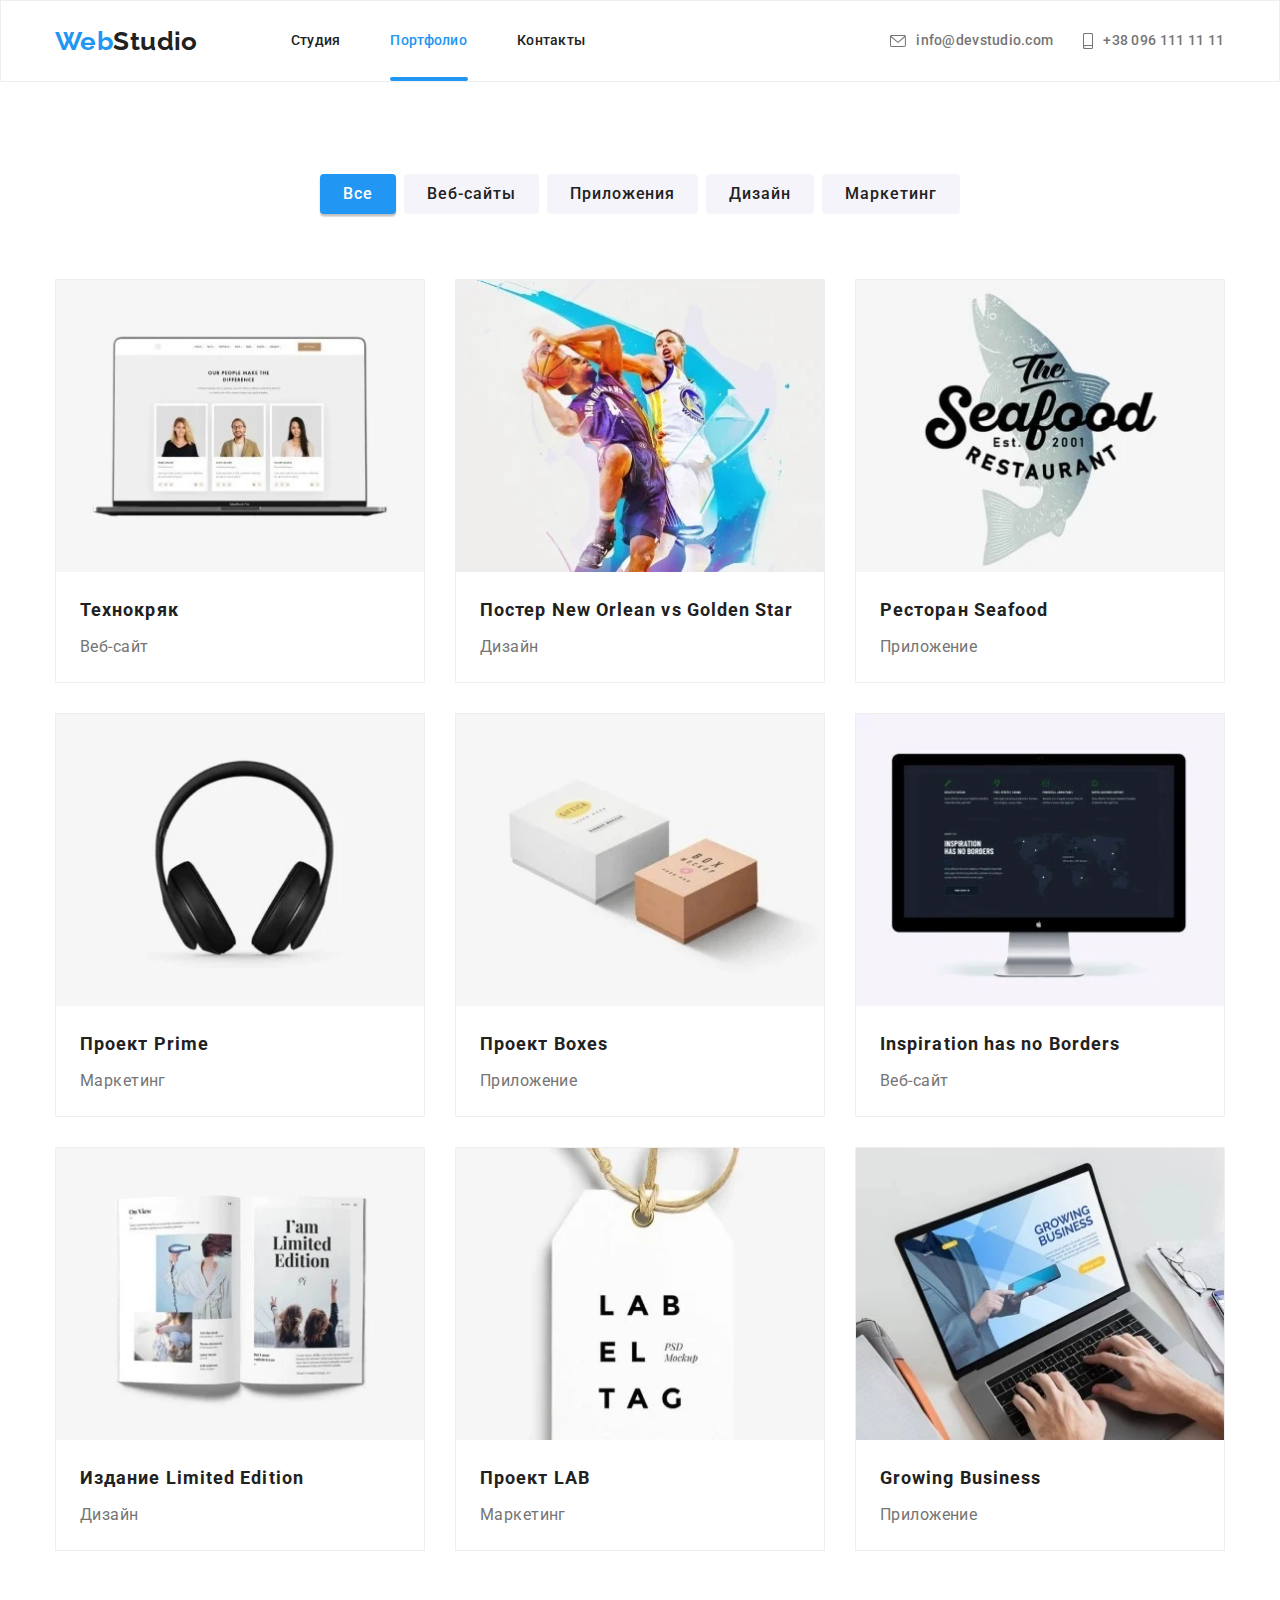
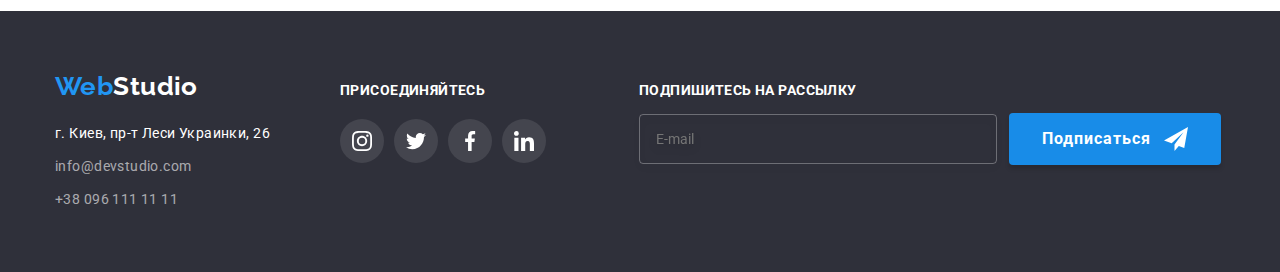
==== commit 12bf6947: "fix mistakes" ====
--- a/portfolio.html
+++ b/portfolio.html
@@ -202,7 +202,7 @@
                     <!-- Mobile -->
 
                     <source
-                      media="(min-width: 768px)"
+                      media="(min-width: 480px)"
                       srcset="
                         ./images/portfolio/mobile/work-1__mobile.webp    1x,
                         ./images/portfolio/mobile/work-1__mobile@2x.webp 2x
@@ -211,7 +211,7 @@
                     />
 
                     <source
-                      media="(min-width: 768px)"
+                      media="(min-width: 480px)"
                       srcset="
                         ./images/portfolio/mobile/work-1__mobile.jpg    1x,
                         ./images/portfolio/mobile/work-1__mobile@2x.jpg 2x
@@ -283,7 +283,7 @@
                     <!-- Mobile -->
 
                     <source
-                      media="(min-width: 768px)"
+                      media="(min-width: 480px)"
                       srcset="
                         ./images/portfolio/mobile/work-2__mobile.webp    1x,
                         ./images/portfolio/mobile/work-2__mobile@2x.webp 2x
@@ -292,7 +292,7 @@
                     />
 
                     <source
-                      media="(min-width: 768px)"
+                      media="(min-width: 480px)"
                       srcset="
                         ./images/portfolio/mobile/work-2__mobile.jpg    1x,
                         ./images/portfolio/mobile/work-2__mobile@2x.jpg 2x
@@ -365,7 +365,7 @@
                     <!-- Mobile -->
 
                     <source
-                      media="(min-width: 768px)"
+                      media="(min-width: 480px)"
                       srcset="
                         ./images/portfolio/mobile/work-3__mobile.webp    1x,
                         ./images/portfolio/mobile/work-3__mobile@2x.webp 2x
@@ -374,7 +374,7 @@
                     />
 
                     <source
-                      media="(min-width: 768px)"
+                      media="(min-width: 480px)"
                       srcset="
                         ./images/portfolio/mobile/work-3__mobile.jpg    1x,
                         ./images/portfolio/mobile/work-3__mobile@2x.jpg 2x
@@ -447,7 +447,7 @@
                     <!-- Mobile -->
 
                     <source
-                      media="(min-width: 768px)"
+                      media="(min-width: 480px)"
                       srcset="
                         ./images/portfolio/mobile/work-4__mobile.webp    1x,
                         ./images/portfolio/mobile/work-4__mobile@2x.webp 2x
@@ -456,7 +456,7 @@
                     />
 
                     <source
-                      media="(min-width: 768px)"
+                      media="(min-width: 480px)"
                       srcset="
                         ./images/portfolio/mobile/work-4__mobile.jpg    1x,
                         ./images/portfolio/mobile/work-4__mobile@2x.jpg 2x
@@ -528,7 +528,7 @@
                     <!-- Mobile -->
 
                     <source
-                      media="(min-width: 768px)"
+                      media="(min-width: 480px)"
                       srcset="
                         ./images/portfolio/mobile/work-5__mobile.webp    1x,
                         ./images/portfolio/mobile/work-5__mobile@2x.webp 2x
@@ -537,7 +537,7 @@
                     />
 
                     <source
-                      media="(min-width: 768px)"
+                      media="(min-width: 480px)"
                       srcset="
                         ./images/portfolio/mobile/work-5__mobile.jpg    1x,
                         ./images/portfolio/mobile/work-5__mobile@2x.jpg 2x
@@ -609,7 +609,7 @@
                     <!-- Mobile -->
 
                     <source
-                      media="(min-width: 768px)"
+                      media="(min-width: 480px)"
                       srcset="
                         ./images/portfolio/mobile/work-6__mobile.webp    1x,
                         ./images/portfolio/mobile/work-6__mobile@2x.webp 2x
@@ -618,7 +618,7 @@
                     />
 
                     <source
-                      media="(min-width: 768px)"
+                      media="(min-width: 480px)"
                       srcset="
                         ./images/portfolio/mobile/work-6__mobile.jpg    1x,
                         ./images/portfolio/mobile/work-6__mobile@2x.jpg 2x
@@ -690,7 +690,7 @@
                     <!-- Mobile -->
 
                     <source
-                      media="(min-width: 768px)"
+                      media="(min-width: 480px)"
                       srcset="
                         ./images/portfolio/mobile/work-7__mobile.webp    1x,
                         ./images/portfolio/mobile/work-7__mobile@2x.webp 2x
@@ -699,7 +699,7 @@
                     />
 
                     <source
-                      media="(min-width: 768px)"
+                      media="(min-width: 480px)"
                       srcset="
                         ./images/portfolio/mobile/work-7__mobile.jpg    1x,
                         ./images/portfolio/mobile/work-7__mobile@2x.jpg 2x
@@ -771,7 +771,7 @@
                     <!-- Mobile -->
 
                     <source
-                      media="(min-width: 768px)"
+                      media="(min-width: 480px)"
                       srcset="
                         ./images/portfolio/mobile/work-8__mobile.webp    1x,
                         ./images/portfolio/mobile/work-8__mobile@2x.webp 2x
@@ -780,7 +780,7 @@
                     />
 
                     <source
-                      media="(min-width: 768px)"
+                      media="(min-width: 480px)"
                       srcset="
                         ./images/portfolio/mobile/work-8__mobile.jpg    1x,
                         ./images/portfolio/mobile/work-8__mobile@2x.jpg 2x
@@ -852,7 +852,7 @@
                     <!-- Mobile -->
 
                     <source
-                      media="(min-width: 768px)"
+                      media="(min-width: 480px)"
                       srcset="
                         ./images/portfolio/mobile/work-9__mobile.webp    1x,
                         ./images/portfolio/mobile/work-9__mobile@2x.webp 2x
@@ -861,7 +861,7 @@
                     />
 
                     <source
-                      media="(min-width: 768px)"
+                      media="(min-width: 480px)"
                       srcset="
                         ./images/portfolio/mobile/work-9__mobile.jpg    1x,
                         ./images/portfolio/mobile/work-9__mobile@2x.jpg 2x
--- a/css/main.min.css
+++ b/css/main.min.css
@@ -1 +1 @@
-:root{--brand-color: #2196F3;--background-color: #ffffff;--text-color: #212121;--paragraph-color: #757575;--primary-font: Roboto, sans-serif;--secondary-font: Raleway, sans-serif}body{color:var(--text-color);background-color:var(--background-color);font-family:var(--primary-font);font-size:14px;letter-spacing:.03em}html{-webkit-box-sizing:border-box;box-sizing:border-box}*,*::after,*::before{-webkit-box-sizing:inherit;box-sizing:inherit}h1,h2,h3,h4,h5,h6,p{margin-top:0}.list{list-style:none;padding-left:0;margin:0}.link{text-decoration:none;color:inherit}img{display:block;max-width:100%;height:auto}address{font-style:inherit}.visually-hidden{position:absolute;width:1px;height:1px;margin:-1px;border:0;padding:0;white-space:nowrap;-webkit-clip-path:inset(100%);clip-path:inset(100%);clip:rect(0 0 0 0);overflow:hidden}.container{width:100%;margin-left:auto;margin-right:auto;padding-left:15px;padding-right:15px}@media screen and (min-width: 480px){.container{max-width:480px}}@media screen and (min-width: 768px){.container{max-width:768px}}@media screen and (min-width: 1200px){.container{max-width:1200px}}.button{font-weight:700;font-size:16px;line-height:1.87;display:-webkit-inline-box;display:-ms-inline-flexbox;display:inline-flex;-webkit-box-align:center;-ms-flex-align:center;align-items:center;padding:10px 32px;font-family:inherit;text-align:center;letter-spacing:.06em;color:var(--background-color);background-color:#188ce8;-webkit-box-shadow:0px 4px 4px rgba(0,0,0,.15);box-shadow:0px 4px 4px rgba(0,0,0,.15);border-radius:4px;border:1px solid rgba(0,0,0,0);-webkit-transition:background-color 250ms cubic-bezier(0.4, 0, 0.2, 1);transition:background-color 250ms cubic-bezier(0.4, 0, 0.2, 1)}.button:focus,.button:hover{cursor:pointer;background-color:var(--brand-color)}.logo{font-weight:700;font-size:26px;line-height:1.19;font-family:var(--secondary-font);font-weight:700;font-size:26px;line-height:1.19;color:var(--text-color)}.title{font-weight:700;font-size:36px;line-height:1.16;margin-bottom:50px;margin-top:0;text-align:center;color:var(--text-color)}.backdrop{position:fixed;z-index:3;top:0;left:0;width:100%;height:100%;background-color:rgba(0,0,0,.2);opacity:1;visibility:visible;-webkit-transition:opacity 250ms cubic-bezier(0.4, 0, 0.2, 1),visibility 250ms cubic-bezier(0.4, 0, 0.2, 1);transition:opacity 250ms cubic-bezier(0.4, 0, 0.2, 1),visibility 250ms cubic-bezier(0.4, 0, 0.2, 1)}.backdrop.is-hidden{opacity:0;pointer-events:none;visibility:hidden}.modal{position:absolute;top:50%;left:50%;padding:40px;-webkit-transform:translate(-50%, -50%) scale(1);transform:translate(-50%, -50%) scale(1);opacity:1;background-color:#fff;-webkit-box-shadow:0px 1px 3px rgba(0,0,0,.12),0px 1px 1px rgba(0,0,0,.14),0px 2px 1px rgba(0,0,0,.2);box-shadow:0px 1px 3px rgba(0,0,0,.12),0px 1px 1px rgba(0,0,0,.14),0px 2px 1px rgba(0,0,0,.2);border-radius:4px;-webkit-transition:opacity 250ms cubic-bezier(0.4, 0, 0.2, 1),-webkit-transform 250ms cubic-bezier(0.4, 0, 0.2, 1);transition:opacity 250ms cubic-bezier(0.4, 0, 0.2, 1),-webkit-transform 250ms cubic-bezier(0.4, 0, 0.2, 1);transition:transform 250ms cubic-bezier(0.4, 0, 0.2, 1),opacity 250ms cubic-bezier(0.4, 0, 0.2, 1);transition:transform 250ms cubic-bezier(0.4, 0, 0.2, 1),opacity 250ms cubic-bezier(0.4, 0, 0.2, 1),-webkit-transform 250ms cubic-bezier(0.4, 0, 0.2, 1)}@media screen and (min-width: 480px){.modal{width:450px;height:600px}}@media screen and (min-width: 1200px){.modal{width:528px;height:581px}}.backdrop.is-hidden .modal{-webkit-transform:translate(-50%, -50%) scale(1.25);transform:translate(-50%, -50%) scale(1.25);opacity:0;-webkit-transition:opacity 250ms cubic-bezier(0.4, 0, 0.2, 1),-webkit-transform 250ms cubic-bezier(0.4, 0, 0.2, 1);transition:opacity 250ms cubic-bezier(0.4, 0, 0.2, 1),-webkit-transform 250ms cubic-bezier(0.4, 0, 0.2, 1);transition:transform 250ms cubic-bezier(0.4, 0, 0.2, 1),opacity 250ms cubic-bezier(0.4, 0, 0.2, 1);transition:transform 250ms cubic-bezier(0.4, 0, 0.2, 1),opacity 250ms cubic-bezier(0.4, 0, 0.2, 1),-webkit-transform 250ms cubic-bezier(0.4, 0, 0.2, 1)}.btn-close{position:absolute;top:8px;right:8px;padding:0;background-color:#fff;border:1px solid rgba(0,0,0,.1);border-radius:50%;cursor:pointer}.btn-close__icon{display:-webkit-box;display:-ms-flexbox;display:flex;-webkit-box-align:center;-ms-flex-align:center;align-items:center;-webkit-box-pack:center;-ms-flex-pack:center;justify-content:center;margin:6px;-webkit-transition:fill 250ms cubic-bezier(0.4, 0, 0.2, 1);transition:fill 250ms cubic-bezier(0.4, 0, 0.2, 1)}.btn-close:hover .btn-close__icon,.btn-close:focus .btn-close__icon{fill:var(--brand-color)}.form{display:-webkit-box;display:-ms-flexbox;display:flex;-webkit-box-orient:vertical;-webkit-box-direction:normal;-ms-flex-direction:column;flex-direction:column}.form__text{font-weight:700;font-size:20px;line-height:1.15;margin-bottom:12px;text-align:center;color:var(--text-color)}.form__field{position:relative;display:-webkit-box;display:-ms-flexbox;display:flex;-webkit-box-orient:vertical;-webkit-box-direction:normal;-ms-flex-direction:column;flex-direction:column;margin-bottom:10px}.form__label{font-weight:400;font-size:12px;line-height:1.16;margin-bottom:4px;text-align:left;letter-spacing:.01em;color:var(--paragraph-color)}.form__input{position:relative;cursor:pointer;padding-left:42px;padding-right:10px;width:100%;height:40px;border:1px solid rgba(33,33,33,.2);border-radius:4px;-webkit-transition:border-color 250ms cubic-bezier(0.4, 0, 0.2, 1),outline 250ms cubic-bezier(0.4, 0, 0.2, 1);transition:border-color 250ms cubic-bezier(0.4, 0, 0.2, 1),outline 250ms cubic-bezier(0.4, 0, 0.2, 1)}.form__input:focus{border-color:var(--brand-color);outline:1px solid var(--brand-color)}.form__wrapper{position:absolute;top:30px;left:12px;-webkit-transition:fill 250ms cubic-bezier(0.4, 0, 0.2, 1);transition:fill 250ms cubic-bezier(0.4, 0, 0.2, 1)}.form__input:focus~.form__wrapper{fill:var(--brand-color)}.form__comment{margin-bottom:20px;padding:12px 16px;width:100%;height:120px;border:1px solid rgba(33,33,33,.2);border-radius:4px;resize:none;-webkit-transition:border-color 250ms cubic-bezier(0.4, 0, 0.2, 1),outline 250ms cubic-bezier(0.4, 0, 0.2, 1);transition:border-color 250ms cubic-bezier(0.4, 0, 0.2, 1),outline 250ms cubic-bezier(0.4, 0, 0.2, 1)}.form__comment:focus{border-color:var(--brand-color);outline:1px solid var(--brand-color)}.form__comment::-webkit-input-placeholder{color:rgba(117,117,117,.5)}.form__comment::-moz-placeholder{color:rgba(117,117,117,.5)}.form__comment:-ms-input-placeholder{color:rgba(117,117,117,.5)}.form__comment::-ms-input-placeholder{color:rgba(117,117,117,.5)}.form__comment::placeholder{color:rgba(117,117,117,.5)}.agreement{margin-bottom:30px}.agreement__label{position:relative;display:-webkit-box;display:-ms-flexbox;display:flex;-webkit-box-align:center;-ms-flex-align:center;align-items:center;-webkit-box-pack:center;-ms-flex-pack:center;justify-content:center}.agreement__input{-moz-appearance:none;-webkit-appearance:none;appearance:none;position:absolute;outline:rgba(0,0,0,0);top:4px;left:-4px}.agreement__icon{margin-right:9px;width:16px;height:15px;border:2px solid #212121;border-radius:2px;-webkit-transition:background-color 250ms cubic-bezier(0.4, 0, 0.2, 1),border-color 250ms cubic-bezier(0.4, 0, 0.2, 1),outline 250ms cubic-bezier(0.4, 0, 0.2, 1);transition:background-color 250ms cubic-bezier(0.4, 0, 0.2, 1),border-color 250ms cubic-bezier(0.4, 0, 0.2, 1),outline 250ms cubic-bezier(0.4, 0, 0.2, 1)}.agreement__input:checked+.agreement__icon{background-color:var(--brand-color);border-color:var(--brand-color);background-image:url("../images/icons/check.svg");background-size:contain;background-origin:border-box}.agreement__input:focus+.agreement__icon{border:2px solid var(--brand-color)}.agreement__text{margin-bottom:0;margin-left:0;color:var(--paragraph-color);-webkit-user-select:none;-moz-user-select:none;-ms-user-select:none;user-select:none}@media screen and (min-width: 480px){.agreement__text{font-weight:400;font-size:12px;line-height:1.16}}@media screen and (min-width: 1200px){.agreement__text{font-weight:400;font-size:14px;line-height:1.71}}.agreement__link{color:var(--brand-color)}.agreement__link--text{margin-left:2px;color:var(--brand-color)}@media screen and (min-width: 480px){.agreement__link--text{font-weight:400;font-size:12px;line-height:1.16}}@media screen and (min-width: 1200px){.agreement__link--text{font-weight:400;font-size:14px;line-height:1.71}}.button__modal{display:-webkit-box;display:-ms-flexbox;display:flex;-webkit-box-pack:center;-ms-flex-pack:center;justify-content:center;width:200px;height:50px;margin-left:auto;margin-right:auto}.social-list{display:-webkit-box;display:-ms-flexbox;display:flex;-webkit-box-align:center;-ms-flex-align:center;align-items:center;-webkit-box-pack:center;-ms-flex-pack:center;justify-content:center;padding-bottom:30px}.social-list__item:not(:last-child){margin-right:10px}.social-list__icon{fill:currentColor}.social-list__link{display:-webkit-box;display:-ms-flexbox;display:flex;-webkit-box-align:center;-ms-flex-align:center;align-items:center;-webkit-box-pack:center;-ms-flex-pack:center;justify-content:center;width:44px;height:44px;background-color:#fff;border-radius:50%;cursor:pointer;color:#afb1b8;-webkit-transition:background-color 250ms cubic-bezier(0.4, 0, 0.2, 1),color 250ms cubic-bezier(0.4, 0, 0.2, 1);transition:background-color 250ms cubic-bezier(0.4, 0, 0.2, 1),color 250ms cubic-bezier(0.4, 0, 0.2, 1)}.social-list__link:hover,.social-list__link:focus{background-color:var(--brand-color);color:#fff}.header{position:fixed;top:0;left:0;width:100%;z-index:2;background-color:#fff;border:1px solid #eee}.menu-desktop{display:none}@media screen and (min-width: 768px){.menu-desktop{display:-webkit-box;display:-ms-flexbox;display:flex;-webkit-box-align:center;-ms-flex-align:center;align-items:center}}.nav{display:-webkit-box;display:-ms-flexbox;display:flex;-webkit-box-align:center;-ms-flex-align:center;align-items:center}@media screen and (width: 768px){.header__container{display:-webkit-box;display:-ms-flexbox;display:flex;-webkit-box-align:center;-ms-flex-align:center;align-items:center}}@media screen and (width: 1200px){.header__container{display:-webkit-box;display:-ms-flexbox;display:flex;-webkit-box-align:center;-ms-flex-align:center;align-items:center}}.link,.logo{text-decoration:none}@media screen and (min-width: 768px){.header__logo{margin-right:88px;font-weight:700;font-size:24px;line-height:1.16}}@media screen and (min-width: 1200px){.header__logo{margin-right:93px;font-weight:700;font-size:26px;line-height:1.19}}.header__logo--color{color:var(--brand-color)}@media screen and (max-width: 767px){.nav__list{display:none}}.nav__list{display:-webkit-box;display:-ms-flexbox;display:flex}@media screen and (min-width: 768px){.nav__list--right{display:block;margin-left:84px}}@media screen and (min-width: 1200px){.nav__list--right{display:-webkit-box;display:-ms-flexbox;display:flex;margin-left:305px}}.nav__item{margin-right:50px}.nav__item:last-child{margin-right:0}@media screen and (min-width: 768px){.nav__item--mail,.nav__item--tel{margin-bottom:10px;margin-right:0;font-weight:500;font-size:12px;line-height:1.16}}@media screen and (min-width: 1200px){.nav__item--mail,.nav__item--tel{margin-bottom:0;margin-right:30px;font-weight:500;font-size:14px;line-height:1.14}}.nav__link{font-weight:500;line-height:1.14;display:-webkit-box;display:-ms-flexbox;display:flex;-webkit-box-align:center;-ms-flex-align:center;align-items:center;letter-spacing:.02em;color:var(--text-color);-webkit-transition:color 250ms cubic-bezier(0.4, 0, 0.2, 1);transition:color 250ms cubic-bezier(0.4, 0, 0.2, 1)}@media screen and (min-width: 1200px){.nav__link{padding-top:32px;padding-bottom:32px}}.nav__link:hover,.nav__link:focus{color:var(--brand-color)}@media screen and (min-width: 768px){.nav__link--studio,.nav__link--portfolio,.nav__link--contacts{padding-top:32px;padding-bottom:32px}}.nav__link--color{color:var(--paragraph-color)}.nav__link--current,.nav__link--special{position:relative;color:var(--brand-color)}.nav__link--current::after,.nav__link--special::after{content:"";position:absolute;width:48px;height:4px;top:76px;background-color:var(--brand-color);border-radius:2px}.nav__link--special::after{content:"";position:absolute;width:78px;height:4px;top:76px;background:var(--brand-color);border-radius:2px}.nav__icon{margin-right:10px;fill:currentColor;-webkit-transition-property:fill;transition-property:fill;-webkit-transition-duration:250ms;transition-duration:250ms;-webkit-transition-timing-function:cubic-bezier(0.4, 0, 0.2, 1);transition-timing-function:cubic-bezier(0.4, 0, 0.2, 1)}.nav__icon:focus,.nav__icon:hover{fill:var(--brand-color)}.nav-mobile{display:-webkit-box;display:-ms-flexbox;display:flex;-webkit-box-align:center;-ms-flex-align:center;align-items:center}@media screen and (min-width: 768px){.nav-mobile{display:none}}.nav-mobile__logo{padding-top:16px;padding-bottom:16px}.menu-btn{display:-webkit-inline-box;display:-ms-inline-flexbox;display:inline-flex;z-index:2;margin:0;margin-left:auto;padding:0;border:none;background-color:rgba(0,0,0,0);cursor:pointer;width:40px;height:40px;-webkit-transition:background-color 250ms cubic-bezier(0.4, 0, 0.2, 1);transition:background-color 250ms cubic-bezier(0.4, 0, 0.2, 1)}.menu-btn:hover,.menu-btn:focus{fill:var(--brand-color)}.menu-btn .icon-cross{display:none}.menu-btn.is-open .icon-cross{display:block}.menu-btn.is-open .icon-menu{display:none}.menu-container{display:none;position:fixed;display:-webkit-box;display:-ms-flexbox;display:flex;-webkit-box-orient:vertical;-webkit-box-direction:normal;-ms-flex-direction:column;flex-direction:column;top:0;left:0;z-index:1;width:100vw;height:100vh;padding:48px 40px;background-color:var(--background-color);-webkit-transform:translateX(200%);transform:translateX(200%);opacity:0;-webkit-transition:opacity 250ms cubic-bezier(0.4, 0, 0.2, 1),-webkit-transform 250ms cubic-bezier(0.4, 0, 0.2, 1);transition:opacity 250ms cubic-bezier(0.4, 0, 0.2, 1),-webkit-transform 250ms cubic-bezier(0.4, 0, 0.2, 1);transition:transform 250ms cubic-bezier(0.4, 0, 0.2, 1),opacity 250ms cubic-bezier(0.4, 0, 0.2, 1);transition:transform 250ms cubic-bezier(0.4, 0, 0.2, 1),opacity 250ms cubic-bezier(0.4, 0, 0.2, 1),-webkit-transform 250ms cubic-bezier(0.4, 0, 0.2, 1)}.menu-container.is-open{-webkit-transform:translateX(0);transform:translateX(0);opacity:1}.menu-container__list{margin-bottom:auto}.menu-container__item:not(:last-child){margin-bottom:32px}.menu-container__link{font-weight:300;font-size:20px;line-height:1.17;letter-spacing:.02em;color:var(--text-color);-webkit-transition:color 250ms cubic-bezier(0.4, 0, 0.2, 1);transition:color 250ms cubic-bezier(0.4, 0, 0.2, 1)}@media screen and (min-width: 480px){.menu-container__link{font-weight:500;font-size:40px;line-height:1.17}}.menu-container__link--current{color:var(--brand-color)}.menu-contacts__item:not(:last-child){margin-bottom:32px}.menu-contacts__item:last-child{margin-bottom:64px}.menu-contacts__link{font-weight:400;font-size:25px;line-height:1.17;letter-spacing:.02em;color:var(--paragraph-color);-webkit-transition:color 250ms cubic-bezier(0.4, 0, 0.2, 1);transition:color 250ms cubic-bezier(0.4, 0, 0.2, 1)}@media screen and (min-width: 480px){.menu-contacts__link{font-weight:500;font-size:34px;line-height:1.17}}.menu-contacts__link--tel{color:var(--brand-color)}.menu-networks{display:-webkit-box;display:-ms-flexbox;display:flex;-ms-flex-wrap:wrap;flex-wrap:wrap}.menu-networks__item{margin-bottom:15px}.menu-networks__item:nth-child(3),.menu-networks__item:nth-child(4){margin-bottom:0}@media screen and (min-width: 480px){.menu-networks__item{margin-bottom:0}}.menu-networks__item:not(:last-child){margin-right:20px}.menu-networks__link{position:relative;font-weight:400;font-size:15px;line-height:1.22;letter-spacing:.02em;color:var(--brand-color);-webkit-transition:color 250ms cubic-bezier(0.4, 0, 0.2, 1);transition:color 250ms cubic-bezier(0.4, 0, 0.2, 1)}.menu-networks__link::after{content:"";position:absolute;width:17px;height:0;top:8px;border:1px solid rgba(33,33,33,.2);-webkit-transform:rotate(90deg);transform:rotate(90deg)}@media screen and (min-width: 480px){.menu-networks__link{font-weight:500;font-size:18px;line-height:1.22}.menu-networks__link::after{content:"";position:absolute;width:22px;height:0;top:10px;border:1px solid rgba(33,33,33,.2);-webkit-transform:rotate(90deg);transform:rotate(90deg)}}.hero{padding-top:198px;padding-bottom:118px;color:var(--background-color);background-color:#2f303a;text-align:center;padding:200px 0;max-width:1600px;margin-left:auto;margin-right:auto;background-position:center;background-repeat:no-repeat;background-size:cover;background-image:-webkit-gradient(linear, left top, right top, from(rgba(47, 48, 58, 0.4)), to(rgba(47, 48, 58, 0.4))),url("../images/hero/hero-mobile.jpg");background-image:linear-gradient(to right, rgba(47, 48, 58, 0.4), rgba(47, 48, 58, 0.4)),url("../images/hero/hero-mobile.jpg")}@media screen and (min-width: 1200px){.hero{padding-top:280px;padding-bottom:200px}}@media(min-device-pixel-ratio: 2),(-webkit-min-device-pixel-ratio: 2),(min-resolution: 192dpi),(min-resolution: 2dppx){.hero{background-image:-webkit-gradient(linear, left top, right top, from(rgba(47, 48, 58, 0.4)), to(rgba(47, 48, 58, 0.4))),url("../images/hero/hero-mobile@2x.jpg");background-image:linear-gradient(to right, rgba(47, 48, 58, 0.4), rgba(47, 48, 58, 0.4)),url("../images/hero/hero-mobile@2x.jpg")}}@media screen and (min-width: 768px){.hero{background-image:-webkit-gradient(linear, left top, right top, from(rgba(47, 48, 58, 0.4)), to(rgba(47, 48, 58, 0.4))),url("../images/hero/hero-tablet.jpg");background-image:linear-gradient(to right, rgba(47, 48, 58, 0.4), rgba(47, 48, 58, 0.4)),url("../images/hero/hero-tablet.jpg")}}@media screen and (min-width: 768px)and (min-device-pixel-ratio: 2),screen and (min-width: 768px)and (-webkit-min-device-pixel-ratio: 2),screen and (min-width: 768px)and (min-resolution: 192dpi),screen and (min-width: 768px)and (min-resolution: 2dppx){.hero{background-image:-webkit-gradient(linear, left top, right top, from(rgba(47, 48, 58, 0.4)), to(rgba(47, 48, 58, 0.4))),url("../images/hero/hero-tablet@2x.jpg");background-image:linear-gradient(to right, rgba(47, 48, 58, 0.4), rgba(47, 48, 58, 0.4)),url("../images/hero/hero-tablet@2x.jpg")}}@media screen and (min-width: 1200px){.hero{background-image:-webkit-gradient(linear, left top, right top, from(rgba(47, 48, 58, 0.4)), to(rgba(47, 48, 58, 0.4))),url("../images/hero/hero-desktop.jpg");background-image:linear-gradient(to right, rgba(47, 48, 58, 0.4), rgba(47, 48, 58, 0.4)),url("../images/hero/hero-desktop.jpg")}}@media screen and (min-width: 1200px)and (min-device-pixel-ratio: 2),screen and (min-width: 1200px)and (-webkit-min-device-pixel-ratio: 2),screen and (min-width: 1200px)and (min-resolution: 192dpi),screen and (min-width: 1200px)and (min-resolution: 2dppx){.hero{background-image:-webkit-gradient(linear, left top, right top, from(rgba(47, 48, 58, 0.4)), to(rgba(47, 48, 58, 0.4))),url("../images/hero/hero-desktop@2x.jpg");background-image:linear-gradient(to right, rgba(47, 48, 58, 0.4), rgba(47, 48, 58, 0.4)),url("../images/hero/hero-desktop@2x.jpg")}}.hero__title{font-weight:900;font-size:26px;line-height:1.62;width:360px;padding-bottom:0;margin-left:auto;margin-right:auto;margin-top:0;margin-bottom:30px;letter-spacing:.06em;text-transform:uppercase}@media screen and (min-width: 1200px){.hero__title{font-weight:900;font-size:44px;line-height:1.36;width:693px}}.features{padding-top:60px;padding-bottom:60px}@media screen and (min-width: 1200px){.features{padding-top:94px;padding-bottom:94px}}@media screen and (min-width: 768px){.features__list{display:-webkit-box;display:-ms-flexbox;display:flex;-ms-flex-wrap:wrap;flex-wrap:wrap;margin-top:-30px;margin-bottom:-30px;margin-left:-30px}}@media screen and (min-width: 1200px){.features__list{margin-top:0;margin-bottom:0;margin-left:0}}@media screen and (min-width: 480px){.features__container:not(:last-child){margin-bottom:30px}}@media screen and (min-width: 768px){.features__container{-ms-flex-preferred-size:calc((100% - 60px)/2);flex-basis:calc((100% - 60px)/2);margin-left:30px;margin-top:30px;margin-bottom:30px}}@media screen and (min-width: 1200px){.features__container{-ms-flex-preferred-size:calc((100% - 90px)/4);flex-basis:calc((100% - 90px)/4);margin-left:0;margin-top:0}.features__container:not(:last-child){margin-right:30px}}.features__box{display:-webkit-box;display:-ms-flexbox;display:flex;-webkit-box-align:center;-ms-flex-align:center;align-items:center;-webkit-box-pack:center;-ms-flex-pack:center;justify-content:center;margin-bottom:30px;height:120px;border-radius:4px;background-color:#f5f4fa}.features__subtitle{font-weight:700;font-size:14px;line-height:1.14;margin-top:0;margin-bottom:10px;text-transform:uppercase}@media screen and (max-width: 767px){.features__subtitle{text-align:center}}.features__text{margin-top:0;margin-bottom:0;color:var(--paragraph-color);line-height:1.71}.activity{padding-top:0;padding-bottom:94px}@media screen and (max-width: 1199px){.activity{display:none}}.activity__list{display:-webkit-box;display:-ms-flexbox;display:flex;-ms-flex-wrap:wrap;flex-wrap:wrap}@media screen and (min-width: 1200px){.activity__item{margin-right:30px;width:calc((100% - 60px)/3)}.activity__item:nth-child(3n){margin-right:0}}.activity__box{position:relative}.activity__descr{font-weight:700;line-height:1.14;position:absolute;top:100%;left:0;-webkit-transform:translate(0%, -100%);transform:translate(0%, -100%);z-index:1;display:-webkit-box;display:-ms-flexbox;display:flex;-webkit-box-align:center;-ms-flex-align:center;align-items:center;-webkit-box-pack:center;-ms-flex-pack:center;justify-content:center;width:370px;height:70px;margin:0;text-align:center;text-transform:uppercase;color:#fff;background-color:rgba(47,48,58,.8)}.team{background-color:#f5f4fa}@media screen and (max-width: 1199px){.team{padding-top:60px;padding-bottom:90px}}@media screen and (min-width: 1200px){.team{padding-top:94px;padding-bottom:94px}}@media screen and (min-width: 768px){.team__list{display:-webkit-box;display:-ms-flexbox;display:flex;-ms-flex-wrap:wrap;flex-wrap:wrap;margin-top:-30px;margin-bottom:-30px;margin-left:-30px}}@media screen and (min-width: 1200px){.team__list{margin-top:0;margin-bottom:0;margin-left:0}}.team__card{-webkit-box-shadow:0px 1px 3px rgba(0,0,0,.12),0px 1px 1px rgba(0,0,0,.14),0px 2px 1px rgba(0,0,0,.2);box-shadow:0px 1px 3px rgba(0,0,0,.12),0px 1px 1px rgba(0,0,0,.14),0px 2px 1px rgba(0,0,0,.2);border-radius:0px 0px 4px 4px;background:#fff}@media screen and (max-width: 767px){.team__card{margin-bottom:30px}.team__card:last-child{margin-bottom:0}}@media screen and (min-width: 768px){.team__card{margin-left:30px;margin-top:30px;width:calc((100% - 60px)/2)}.team__card:nth-child(2n){margin-right:0}}@media screen and (min-width: 1200px){.team__card{width:calc((100% - 90px)/4);margin-left:0;margin-top:0}.team__card:nth-child(n){margin-bottom:0}.team__card:not(:last-child){margin-right:30px}}.team__img{padding-bottom:30px}@media screen and (max-width: 1199px){.team__img{width:100%}}.team__name{font-weight:500;font-size:16px;line-height:1.19;margin-top:0;margin-bottom:10px;text-align:center}.team__text{font-size:16px;line-height:1.19;margin-top:0;margin-bottom:16px;color:var(--paragraph-color);font-size:16px;line-height:1.19;text-align:center}@media screen and (max-width: 1199px){.customers{padding-top:60px;padding-bottom:60px}}@media screen and (min-width: 1200px){.customers{padding-top:94px;padding-bottom:94px}}.customers__list{display:-webkit-box;display:-ms-flexbox;display:flex;-ms-flex-wrap:wrap;flex-wrap:wrap;-webkit-box-pack:center;-ms-flex-pack:center;justify-content:center}@media screen and (min-width: 480px){.customers__list{display:-webkit-box;display:-ms-flexbox;display:flex;-ms-flex-wrap:wrap;flex-wrap:wrap}}.customers__item{margin-bottom:30px;color:#afb1b8}.customers__item:last-child{margin-bottom:0}@media screen and (min-width: 480px)and (max-width: 767px){.customers__item{width:calc((100% - 30px)/2);margin-bottom:30px;margin-right:30px}.customers__item:nth-child(2n){margin-right:0}.customers__item:nth-child(5){margin-bottom:0}.customers__item:nth-child(6){margin-bottom:0}}@media screen and (max-width: 479px){.customers__item:nth-child(5){margin-bottom:30px}}@media screen and (min-width: 768px){.customers__item{width:calc((100% - 60px)/3);margin-bottom:30px}.customers__item:nth-child(3n){margin-right:0}.customers__item:nth-child(4){margin-bottom:0}.customers__item:nth-child(5){margin-bottom:0}.customers__item:nth-child(6){margin-bottom:0}}@media screen and (min-width: 1200px){.customers__item{width:calc((100% - 150px)/5);margin-bottom:30px;width:170px;height:92px;margin-bottom:0}.customers__item:not(:last-child){margin-right:30px}}.customers__link{display:-webkit-box;display:-ms-flexbox;display:flex;-webkit-box-align:center;-ms-flex-align:center;align-items:center;-webkit-box-pack:center;-ms-flex-pack:center;justify-content:center;color:currentColor;border:1px solid #afb1b8;border-radius:4px;cursor:pointer;-webkit-transition:color 250ms cubic-bezier(0.4, 0, 0.2, 1),border 250ms cubic-bezier(0.4, 0, 0.2, 1);transition:color 250ms cubic-bezier(0.4, 0, 0.2, 1),border 250ms cubic-bezier(0.4, 0, 0.2, 1)}@media screen and (max-width: 767px){.customers__link{width:210px;height:92px}}@media screen and (min-width: 768px){.customers__link{width:226px;height:92px}}@media screen and (min-width: 1200px){.customers__link{width:170px;height:92px}}.customers__link:hover,.customers__link:focus{border:1px solid var(--brand-color);color:var(--brand-color)}.customers__icon{fill:currentColor}.footer{padding:60px 0;background-color:#2f303a}@media screen and (min-width: 1200px){.footer__container{display:-webkit-box;display:-ms-flexbox;display:flex;-webkit-box-align:baseline;-ms-flex-align:baseline;align-items:baseline}}@media screen and (min-width: 768px){.footer__box{display:-webkit-box;display:-ms-flexbox;display:flex;-webkit-box-align:baseline;-ms-flex-align:baseline;align-items:baseline;-webkit-box-pack:space-evenly;-ms-flex-pack:space-evenly;justify-content:space-evenly}}@media screen and (max-width: 1199px){.footer__contacts{display:-webkit-box;display:-ms-flexbox;display:flex;-webkit-box-orient:vertical;-webkit-box-direction:normal;-ms-flex-direction:column;flex-direction:column;margin-bottom:60px}}@media screen and (min-width: 1200px){.footer__contacts{margin-right:70px}}.footer__logo{display:inline-block;padding:0;margin-bottom:20px;color:var(--background-color)}@media screen and (max-width: 1199px){.footer__logo{text-align:center}}.logo__footer--text{color:var(--brand-color)}.footer__list{display:-webkit-box;display:-ms-flexbox;display:flex;-webkit-box-orient:vertical;-webkit-box-direction:normal;-ms-flex-direction:column;flex-direction:column}@media screen and (max-width: 1199px){.footer__item{text-align:center}}.footer__item:not(:last-child){margin-bottom:8px}@media screen and (min-width: 1200px){.footer__item:not(:last-child){margin-bottom:9px}}.footer__item--adress{color:var(--background-color)}.footer__item--tel,.footer__item--mail{color:rgba(255,255,255,.6)}.footer__link{display:inline-block;padding:0;font-style:normal;line-height:1.71}.footer__link--mail:hover,.footer__link--mail:focus,.footer__link--tel:hover,.footer__link--tel:focus{color:var(--brand-color)}@media screen and (min-width: 1200px){.social-media{margin-right:93px}}.social-media__title{font-weight:700;font-size:14px;line-height:1.14;text-transform:uppercase;color:#fff;margin-bottom:20px}@media screen and (max-width: 1199px){.social-media__title{text-align:center}}.social-media__list{margin-bottom:60px;display:-webkit-box;display:-ms-flexbox;display:flex;-webkit-box-align:center;-ms-flex-align:center;align-items:center;-webkit-box-pack:center;-ms-flex-pack:center;justify-content:center}.social-media__item:not(:last-child){margin-right:10px}.social-media__link{display:-webkit-inline-box;display:-ms-inline-flexbox;display:inline-flex;-webkit-box-pack:center;-ms-flex-pack:center;justify-content:center;-webkit-box-align:center;-ms-flex-align:center;align-items:center;width:44px;height:44px;cursor:pointer;border-radius:50%;background-color:rgba(255,255,255,.1);-webkit-transition:background-color 250ms cubic-bezier(0.4, 0, 0.2, 1);transition:background-color 250ms cubic-bezier(0.4, 0, 0.2, 1)}.social-media__link:hover,.social-media__link:focus{background-color:var(--brand-color)}.social-media__icon{fill:#fff}.footer-modal__text{font-weight:700;line-height:1.14;letter-spacing:.03em;text-transform:uppercase;color:#fff}@media screen and (max-width: 1199px){.footer-modal__text{text-align:center;margin-bottom:20px}}.footer-modal__box{display:-webkit-box;display:-ms-flexbox;display:flex;-webkit-box-align:center;-ms-flex-align:center;align-items:center}@media screen and (max-width: 1199px){.footer-modal__box{display:-webkit-box;display:-ms-flexbox;display:flex;-webkit-box-orient:vertical;-webkit-box-direction:normal;-ms-flex-direction:column;flex-direction:column;-webkit-box-align:center;-ms-flex-align:center;align-items:center}}@media screen and (min-width: 1200px){.footer-modal__box{display:-webkit-box;display:-ms-flexbox;display:flex}}.footer-modal__input{width:250px;margin-bottom:20px;height:50px;padding-left:16px;background-color:rgba(0,0,0,0);border:1px solid rgba(255,255,255,.3);-webkit-filter:drop-shadow(0px 4px 4px rgba(0, 0, 0, 0.15));filter:drop-shadow(0px 4px 4px rgba(0, 0, 0, 0.15));border-radius:4px;color:#fff;-webkit-transition:border 250ms cubic-bezier(0.4, 0, 0.2, 1);transition:border 250ms cubic-bezier(0.4, 0, 0.2, 1)}@media screen and (min-width: 480px)and (max-width: 1199px){.footer-modal__input{margin-bottom:20px;width:450px}}@media screen and (min-width: 1200px){.footer-modal__input{margin-bottom:0;width:358px;margin-right:12px}}.footer-modal__input:focus{border:2px solid #fff}.button__icon{margin-left:13px}.portfolio{padding-top:120px;padding-bottom:60px}@media screen and (min-width: 768px){.portfolio{padding-top:140px}}@media screen and (min-width: 1200px){.portfolio{padding-top:174px}}.portfolio__list{display:-webkit-box;display:-ms-flexbox;display:flex;-ms-flex-wrap:wrap;flex-wrap:wrap;margin-bottom:20px}@media screen and (min-width: 480px){.portfolio__list{display:-webkit-box;display:-ms-flexbox;display:flex;-ms-flex-wrap:wrap;flex-wrap:wrap;margin-bottom:40px}}@media screen and (min-width: 768px){.portfolio__list{display:-webkit-box;display:-ms-flexbox;display:flex;-ms-flex-wrap:wrap;flex-wrap:wrap;-webkit-box-pack:center;-ms-flex-pack:center;justify-content:center;margin-bottom:30px}}@media screen and (min-width: 1200px){.portfolio__list{display:-webkit-box;display:-ms-flexbox;display:flex;-webkit-box-pack:center;-ms-flex-pack:center;justify-content:center;margin-bottom:50px}}.portfolio__item{margin-bottom:15px;margin-right:8px}.portfolio__item:nth-child(4),.portfolio__item:nth-child(5){margin-bottom:0}.portfolio__item:last-child{margin-right:0}.button__portfolio{display:inline-block;padding:6px 22px;font-weight:500;line-height:1.62;color:var(--text-color);background-color:#f5f4fa;-webkit-box-shadow:none;box-shadow:none;-webkit-transition:background-color 250ms cubic-bezier(0.4, 0, 0.2, 1),color 250ms cubic-bezier(0.4, 0, 0.2, 1),-webkit-box-shadow 250ms cubic-bezier(0.4, 0, 0.2, 1);transition:background-color 250ms cubic-bezier(0.4, 0, 0.2, 1),color 250ms cubic-bezier(0.4, 0, 0.2, 1),-webkit-box-shadow 250ms cubic-bezier(0.4, 0, 0.2, 1);transition:background-color 250ms cubic-bezier(0.4, 0, 0.2, 1),color 250ms cubic-bezier(0.4, 0, 0.2, 1),box-shadow 250ms cubic-bezier(0.4, 0, 0.2, 1);transition:background-color 250ms cubic-bezier(0.4, 0, 0.2, 1),color 250ms cubic-bezier(0.4, 0, 0.2, 1),box-shadow 250ms cubic-bezier(0.4, 0, 0.2, 1),-webkit-box-shadow 250ms cubic-bezier(0.4, 0, 0.2, 1)}.button__portfolio:hover,.button__portfolio:focus{background-color:var(--brand-color);color:var(--background-color);-webkit-box-shadow:0px 3px 1px rgba(0,0,0,.1),0px 1px 2px rgba(0,0,0,.08),0px 2px 2px rgba(0,0,0,.12);box-shadow:0px 3px 1px rgba(0,0,0,.1),0px 1px 2px rgba(0,0,0,.08),0px 2px 2px rgba(0,0,0,.12)}.button__portfolio--active{color:var(--background-color);background-color:var(--brand-color);-webkit-box-shadow:0px 3px 1px rgba(0,0,0,.1),0px 1px 2px rgba(0,0,0,.08),0px 2px 2px rgba(0,0,0,.12);box-shadow:0px 3px 1px rgba(0,0,0,.1),0px 1px 2px rgba(0,0,0,.08),0px 2px 2px rgba(0,0,0,.12);border-radius:4px}.works-list{display:-webkit-box;display:-ms-flexbox;display:flex;-ms-flex-wrap:wrap;flex-wrap:wrap;-webkit-box-pack:center;-ms-flex-pack:center;justify-content:center}.works__element:not(:last-child){margin-bottom:30px}@media screen and (min-width: 768px){.works__element{margin-bottom:30px;margin-right:30px;width:calc((100% - 30px)/2)}.works__element:nth-child(2n){margin-right:0}.works__element:last-child{margin-right:auto;margin-bottom:0}}@media screen and (min-width: 1200px){.works__element{margin-bottom:30px;margin-right:30px;width:calc((100% - 60px)/3);height:404px}.works__element:nth-child(2n){margin-right:30px}.works__element:nth-child(3n){margin-right:0}.works__element:nth-last-child(-n+3){margin-bottom:0}}.works__link{display:block;text-decoration:none;border:1px solid #eee;-webkit-transition:-webkit-box-shadow 250ms cubic-bezier(0.4, 0, 0.2, 1);transition:-webkit-box-shadow 250ms cubic-bezier(0.4, 0, 0.2, 1);transition:box-shadow 250ms cubic-bezier(0.4, 0, 0.2, 1);transition:box-shadow 250ms cubic-bezier(0.4, 0, 0.2, 1), -webkit-box-shadow 250ms cubic-bezier(0.4, 0, 0.2, 1)}.works__link:hover,.works__link:focus{-webkit-box-shadow:0px 1px 1px rgba(0,0,0,.12),0px 4px 4px rgba(0,0,0,.06),1px 4px 6px rgba(0,0,0,.16);box-shadow:0px 1px 1px rgba(0,0,0,.12),0px 4px 4px rgba(0,0,0,.06),1px 4px 6px rgba(0,0,0,.16)}.works__thumb{position:relative;overflow:hidden;margin-bottom:20px}.works__descr{font-weight:400;font-size:15px;line-height:1.47;padding:30px 18px;position:absolute;z-index:1;top:0;left:0;width:100%;height:100%;margin:0;color:#fff;background-color:rgba(33,150,243,.9);-webkit-transform:translateY(100%);transform:translateY(100%);-webkit-transition:-webkit-transform 250ms cubic-bezier(0.4, 0, 0.2, 1);transition:-webkit-transform 250ms cubic-bezier(0.4, 0, 0.2, 1);transition:transform 250ms cubic-bezier(0.4, 0, 0.2, 1);transition:transform 250ms cubic-bezier(0.4, 0, 0.2, 1), -webkit-transform 250ms cubic-bezier(0.4, 0, 0.2, 1)}@media screen and (min-width: 480px){.works__descr{font-weight:400;font-size:18px;line-height:1.56;padding:63px 24px}}.works__link:hover .works__descr,.works__link:focus .works__descr{-webkit-transform:translateY(0);transform:translateY(0)}.works__title{font-weight:700;font-size:18px;line-height:2;color:var(--text-color);letter-spacing:.06em;margin-top:0;margin-bottom:4px;margin-left:24px}.works__text{font-size:16px;line-height:1.88;margin-top:0;margin-bottom:20px;margin-left:24px;font-size:16px;line-height:1.88;color:var(--paragraph-color)}/*# sourceMappingURL=main.min.css.map */+:root{--brand-color: #2196F3;--background-color: #ffffff;--text-color: #212121;--paragraph-color: #757575;--primary-font: Roboto, sans-serif;--secondary-font: Raleway, sans-serif}body{color:var(--text-color);background-color:var(--background-color);font-family:var(--primary-font);font-size:14px;letter-spacing:.03em}html{-webkit-box-sizing:border-box;box-sizing:border-box}*,*::after,*::before{-webkit-box-sizing:inherit;box-sizing:inherit}h1,h2,h3,h4,h5,h6,p{margin-top:0}.list{list-style:none;padding-left:0;margin:0}.link{text-decoration:none;color:inherit}img{display:block;max-width:100%;height:auto}address{font-style:inherit}.visually-hidden{position:absolute;width:1px;height:1px;margin:-1px;border:0;padding:0;white-space:nowrap;-webkit-clip-path:inset(100%);clip-path:inset(100%);clip:rect(0 0 0 0);overflow:hidden}.container{width:100%;margin-left:auto;margin-right:auto;padding-left:15px;padding-right:15px}@media screen and (min-width: 480px){.container{max-width:480px}}@media screen and (min-width: 768px){.container{max-width:768px}}@media screen and (min-width: 1200px){.container{max-width:1200px}}.button{font-weight:700;font-size:16px;line-height:1.87;display:-webkit-inline-box;display:-ms-inline-flexbox;display:inline-flex;-webkit-box-align:center;-ms-flex-align:center;align-items:center;padding:10px 32px;font-family:inherit;text-align:center;letter-spacing:.06em;color:var(--background-color);background-color:#188ce8;-webkit-box-shadow:0px 4px 4px rgba(0,0,0,.15);box-shadow:0px 4px 4px rgba(0,0,0,.15);border-radius:4px;border:1px solid rgba(0,0,0,0);-webkit-transition:background-color 250ms cubic-bezier(0.4, 0, 0.2, 1);transition:background-color 250ms cubic-bezier(0.4, 0, 0.2, 1)}.button:focus,.button:hover{cursor:pointer;background-color:var(--brand-color)}.logo{font-weight:700;font-size:26px;line-height:1.19;font-family:var(--secondary-font);font-weight:700;font-size:26px;line-height:1.19;color:var(--text-color)}.title{font-weight:700;font-size:36px;line-height:1.16;margin-bottom:50px;margin-top:0;text-align:center;color:var(--text-color)}.backdrop{position:fixed;z-index:3;top:0;left:0;width:100%;height:100%;background-color:rgba(0,0,0,.2);opacity:1;visibility:visible;-webkit-transition:opacity 250ms cubic-bezier(0.4, 0, 0.2, 1),visibility 250ms cubic-bezier(0.4, 0, 0.2, 1);transition:opacity 250ms cubic-bezier(0.4, 0, 0.2, 1),visibility 250ms cubic-bezier(0.4, 0, 0.2, 1)}.backdrop.is-hidden{opacity:0;pointer-events:none;visibility:hidden}.modal{width:95%;position:absolute;top:50%;left:50%;padding:20px;-webkit-transform:translate(-50%, -50%) scale(1);transform:translate(-50%, -50%) scale(1);opacity:1;background-color:#fff;-webkit-box-shadow:0px 1px 3px rgba(0,0,0,.12),0px 1px 1px rgba(0,0,0,.14),0px 2px 1px rgba(0,0,0,.2);box-shadow:0px 1px 3px rgba(0,0,0,.12),0px 1px 1px rgba(0,0,0,.14),0px 2px 1px rgba(0,0,0,.2);border-radius:4px;-webkit-transition:opacity 250ms cubic-bezier(0.4, 0, 0.2, 1),-webkit-transform 250ms cubic-bezier(0.4, 0, 0.2, 1);transition:opacity 250ms cubic-bezier(0.4, 0, 0.2, 1),-webkit-transform 250ms cubic-bezier(0.4, 0, 0.2, 1);transition:transform 250ms cubic-bezier(0.4, 0, 0.2, 1),opacity 250ms cubic-bezier(0.4, 0, 0.2, 1);transition:transform 250ms cubic-bezier(0.4, 0, 0.2, 1),opacity 250ms cubic-bezier(0.4, 0, 0.2, 1),-webkit-transform 250ms cubic-bezier(0.4, 0, 0.2, 1)}@media screen and (min-width: 480px){.modal{width:450px;height:600px;padding:40px}}@media screen and (min-width: 1200px){.modal{width:528px;height:581px}}.backdrop.is-hidden .modal{-webkit-transform:translate(-50%, -50%) scale(1.25);transform:translate(-50%, -50%) scale(1.25);opacity:0;-webkit-transition:opacity 250ms cubic-bezier(0.4, 0, 0.2, 1),-webkit-transform 250ms cubic-bezier(0.4, 0, 0.2, 1);transition:opacity 250ms cubic-bezier(0.4, 0, 0.2, 1),-webkit-transform 250ms cubic-bezier(0.4, 0, 0.2, 1);transition:transform 250ms cubic-bezier(0.4, 0, 0.2, 1),opacity 250ms cubic-bezier(0.4, 0, 0.2, 1);transition:transform 250ms cubic-bezier(0.4, 0, 0.2, 1),opacity 250ms cubic-bezier(0.4, 0, 0.2, 1),-webkit-transform 250ms cubic-bezier(0.4, 0, 0.2, 1)}.btn-close{position:absolute;top:8px;right:8px;padding:0;background-color:#fff;border:1px solid rgba(0,0,0,.1);border-radius:50%;cursor:pointer}.btn-close__icon{display:-webkit-box;display:-ms-flexbox;display:flex;-webkit-box-align:center;-ms-flex-align:center;align-items:center;-webkit-box-pack:center;-ms-flex-pack:center;justify-content:center;margin:6px;-webkit-transition:fill 250ms cubic-bezier(0.4, 0, 0.2, 1);transition:fill 250ms cubic-bezier(0.4, 0, 0.2, 1)}.btn-close:hover .btn-close__icon,.btn-close:focus .btn-close__icon{fill:var(--brand-color)}.form{display:-webkit-box;display:-ms-flexbox;display:flex;-webkit-box-orient:vertical;-webkit-box-direction:normal;-ms-flex-direction:column;flex-direction:column}.form__text{font-weight:700;font-size:20px;line-height:1.15;margin-bottom:12px;text-align:center;color:var(--text-color)}.form__field{position:relative;display:-webkit-box;display:-ms-flexbox;display:flex;-webkit-box-orient:vertical;-webkit-box-direction:normal;-ms-flex-direction:column;flex-direction:column;margin-bottom:10px}.form__label{font-weight:400;font-size:12px;line-height:1.16;margin-bottom:4px;text-align:left;letter-spacing:.01em;color:var(--paragraph-color)}.form__input{position:relative;cursor:pointer;padding-left:42px;padding-right:10px;width:100%;height:40px;border:1px solid rgba(33,33,33,.2);border-radius:4px;-webkit-transition:border-color 250ms cubic-bezier(0.4, 0, 0.2, 1),outline 250ms cubic-bezier(0.4, 0, 0.2, 1);transition:border-color 250ms cubic-bezier(0.4, 0, 0.2, 1),outline 250ms cubic-bezier(0.4, 0, 0.2, 1)}.form__input:focus{border-color:var(--brand-color);outline:1px solid var(--brand-color)}.form__wrapper{position:absolute;top:30px;left:12px;-webkit-transition:fill 250ms cubic-bezier(0.4, 0, 0.2, 1);transition:fill 250ms cubic-bezier(0.4, 0, 0.2, 1)}.form__input:focus~.form__wrapper{fill:var(--brand-color)}.form__comment{margin-bottom:20px;padding:12px 16px;width:100%;height:120px;border:1px solid rgba(33,33,33,.2);border-radius:4px;resize:none;-webkit-transition:border-color 250ms cubic-bezier(0.4, 0, 0.2, 1),outline 250ms cubic-bezier(0.4, 0, 0.2, 1);transition:border-color 250ms cubic-bezier(0.4, 0, 0.2, 1),outline 250ms cubic-bezier(0.4, 0, 0.2, 1)}.form__comment:focus{border-color:var(--brand-color);outline:1px solid var(--brand-color)}.form__comment::-webkit-input-placeholder{color:rgba(117,117,117,.5)}.form__comment::-moz-placeholder{color:rgba(117,117,117,.5)}.form__comment:-ms-input-placeholder{color:rgba(117,117,117,.5)}.form__comment::-ms-input-placeholder{color:rgba(117,117,117,.5)}.form__comment::placeholder{color:rgba(117,117,117,.5)}.agreement{margin-bottom:30px}.agreement__label{position:relative;display:-webkit-box;display:-ms-flexbox;display:flex;-webkit-box-align:center;-ms-flex-align:center;align-items:center;-webkit-box-pack:center;-ms-flex-pack:center;justify-content:center}.agreement__input{-moz-appearance:none;-webkit-appearance:none;appearance:none;position:absolute;outline:rgba(0,0,0,0);top:4px;left:-4px}.agreement__icon{width:16px;margin-right:8px;height:15px;border:2px solid #212121;border-radius:2px;-webkit-transition:background-color 250ms cubic-bezier(0.4, 0, 0.2, 1),border-color 250ms cubic-bezier(0.4, 0, 0.2, 1),outline 250ms cubic-bezier(0.4, 0, 0.2, 1);transition:background-color 250ms cubic-bezier(0.4, 0, 0.2, 1),border-color 250ms cubic-bezier(0.4, 0, 0.2, 1),outline 250ms cubic-bezier(0.4, 0, 0.2, 1)}.agreement__input:checked+.agreement__icon{background-color:var(--brand-color);border-color:var(--brand-color);background-image:url("../images/icons/check.svg");background-size:contain;background-origin:border-box}.agreement__input:focus+.agreement__icon{border:2px solid var(--brand-color)}.agreement__text{font-weight:400;font-size:12px;line-height:1.4;margin-bottom:0;margin-left:0;color:var(--paragraph-color);-webkit-user-select:none;-moz-user-select:none;-ms-user-select:none;user-select:none}@media screen and (min-width: 480px){.agreement__text{font-weight:400;font-size:12px;line-height:1.16}}@media screen and (min-width: 1200px){.agreement__text{font-weight:400;font-size:14px;line-height:1.71}}.agreement__link{color:var(--brand-color)}.agreement__link--text{color:var(--brand-color)}.agreement__link--text{font-weight:400;font-size:12px;line-height:1.4}@media screen and (min-width: 480px){.agreement__link--text{font-weight:400;font-size:12px;line-height:1.16}}@media screen and (min-width: 1200px){.agreement__link--text{font-weight:400;font-size:14px;line-height:1.71}}.button__modal{display:-webkit-box;display:-ms-flexbox;display:flex;-webkit-box-pack:center;-ms-flex-pack:center;justify-content:center;width:200px;height:50px;margin-left:auto;margin-right:auto}.social-list{display:-webkit-box;display:-ms-flexbox;display:flex;-webkit-box-align:center;-ms-flex-align:center;align-items:center;-webkit-box-pack:center;-ms-flex-pack:center;justify-content:center;padding-bottom:30px}.social-list__item:not(:last-child){margin-right:10px}.social-list__icon{fill:currentColor}.social-list__link{display:-webkit-box;display:-ms-flexbox;display:flex;-webkit-box-align:center;-ms-flex-align:center;align-items:center;-webkit-box-pack:center;-ms-flex-pack:center;justify-content:center;width:44px;height:44px;background-color:#fff;border-radius:50%;cursor:pointer;color:#afb1b8;-webkit-transition:background-color 250ms cubic-bezier(0.4, 0, 0.2, 1),color 250ms cubic-bezier(0.4, 0, 0.2, 1);transition:background-color 250ms cubic-bezier(0.4, 0, 0.2, 1),color 250ms cubic-bezier(0.4, 0, 0.2, 1)}.social-list__link:hover,.social-list__link:focus{background-color:var(--brand-color);color:#fff}.header{position:fixed;top:0;left:0;width:100%;z-index:2;background-color:#fff;border:1px solid #eee}.menu-desktop{display:none}@media screen and (min-width: 768px){.menu-desktop{display:-webkit-box;display:-ms-flexbox;display:flex;-webkit-box-align:center;-ms-flex-align:center;align-items:center}}.nav{display:-webkit-box;display:-ms-flexbox;display:flex;-webkit-box-align:center;-ms-flex-align:center;align-items:center}@media screen and (width: 768px){.header__container{display:-webkit-box;display:-ms-flexbox;display:flex;-webkit-box-align:center;-ms-flex-align:center;align-items:center}}@media screen and (width: 1200px){.header__container{display:-webkit-box;display:-ms-flexbox;display:flex;-webkit-box-align:center;-ms-flex-align:center;align-items:center}}.link,.logo{text-decoration:none}@media screen and (min-width: 768px){.header__logo{margin-right:88px;font-weight:700;font-size:24px;line-height:1.16}}@media screen and (min-width: 1200px){.header__logo{margin-right:93px;font-weight:700;font-size:26px;line-height:1.19}}.header__logo--color{color:var(--brand-color)}@media screen and (max-width: 767px){.nav__list{display:none}}.nav__list{display:-webkit-box;display:-ms-flexbox;display:flex}@media screen and (min-width: 768px){.nav__list--right{display:block;margin-left:84px}}@media screen and (min-width: 1200px){.nav__list--right{display:-webkit-box;display:-ms-flexbox;display:flex;margin-left:305px}}.nav__item{margin-right:50px}.nav__item:last-child{margin-right:0}@media screen and (min-width: 768px){.nav__item--mail,.nav__item--tel{margin-bottom:10px;margin-right:0;font-weight:500;font-size:12px;line-height:1.16}}@media screen and (min-width: 1200px){.nav__item--mail,.nav__item--tel{margin-bottom:0;margin-right:30px;font-weight:500;font-size:14px;line-height:1.14}}.nav__link{font-weight:500;line-height:1.14;display:-webkit-box;display:-ms-flexbox;display:flex;-webkit-box-align:center;-ms-flex-align:center;align-items:center;letter-spacing:.02em;color:var(--text-color);-webkit-transition:color 250ms cubic-bezier(0.4, 0, 0.2, 1);transition:color 250ms cubic-bezier(0.4, 0, 0.2, 1)}@media screen and (min-width: 1200px){.nav__link{padding-top:32px;padding-bottom:32px}}.nav__link:hover,.nav__link:focus{color:var(--brand-color)}@media screen and (min-width: 768px){.nav__link--studio,.nav__link--portfolio,.nav__link--contacts{padding-top:32px;padding-bottom:32px}}.nav__link--color{color:var(--paragraph-color)}.nav__link--current,.nav__link--special{position:relative;color:var(--brand-color)}.nav__link--current::after,.nav__link--special::after{content:"";position:absolute;width:48px;height:4px;top:76px;background-color:var(--brand-color);border-radius:2px}.nav__link--special::after{content:"";position:absolute;width:78px;height:4px;top:76px;background:var(--brand-color);border-radius:2px}.nav__icon{margin-right:10px;fill:currentColor;-webkit-transition-property:fill;transition-property:fill;-webkit-transition-duration:250ms;transition-duration:250ms;-webkit-transition-timing-function:cubic-bezier(0.4, 0, 0.2, 1);transition-timing-function:cubic-bezier(0.4, 0, 0.2, 1)}.nav__icon:focus,.nav__icon:hover{fill:var(--brand-color)}.nav-mobile{display:-webkit-box;display:-ms-flexbox;display:flex;-webkit-box-align:center;-ms-flex-align:center;align-items:center}@media screen and (min-width: 768px){.nav-mobile{display:none}}.nav-mobile__logo{padding-top:16px;padding-bottom:16px}.menu-btn{display:-webkit-inline-box;display:-ms-inline-flexbox;display:inline-flex;z-index:2;margin:0;margin-left:auto;padding:0;border:none;background-color:rgba(0,0,0,0);cursor:pointer;width:40px;height:40px;-webkit-transition:background-color 250ms cubic-bezier(0.4, 0, 0.2, 1);transition:background-color 250ms cubic-bezier(0.4, 0, 0.2, 1)}.menu-btn:hover,.menu-btn:focus{fill:var(--brand-color)}.menu-btn .icon-cross{display:none}.menu-btn.is-open .icon-cross{display:block}.menu-btn.is-open .icon-menu{display:none}.menu-container{display:none;position:fixed;display:-webkit-box;display:-ms-flexbox;display:flex;-webkit-box-orient:vertical;-webkit-box-direction:normal;-ms-flex-direction:column;flex-direction:column;top:0;left:0;z-index:1;width:100vw;height:100vh;padding:48px 40px;background-color:var(--background-color);-webkit-transform:translateX(200%);transform:translateX(200%);opacity:0;-webkit-transition:opacity 250ms cubic-bezier(0.4, 0, 0.2, 1),-webkit-transform 250ms cubic-bezier(0.4, 0, 0.2, 1);transition:opacity 250ms cubic-bezier(0.4, 0, 0.2, 1),-webkit-transform 250ms cubic-bezier(0.4, 0, 0.2, 1);transition:transform 250ms cubic-bezier(0.4, 0, 0.2, 1),opacity 250ms cubic-bezier(0.4, 0, 0.2, 1);transition:transform 250ms cubic-bezier(0.4, 0, 0.2, 1),opacity 250ms cubic-bezier(0.4, 0, 0.2, 1),-webkit-transform 250ms cubic-bezier(0.4, 0, 0.2, 1)}.menu-container.is-open{-webkit-transform:translateX(0);transform:translateX(0);opacity:1}.menu-container__list{margin-bottom:auto}.menu-container__item:not(:last-child){margin-bottom:32px}.menu-container__link{font-weight:300;font-size:28px;line-height:1.17;letter-spacing:.02em;color:var(--text-color);-webkit-transition:color 250ms cubic-bezier(0.4, 0, 0.2, 1);transition:color 250ms cubic-bezier(0.4, 0, 0.2, 1)}@media screen and (min-width: 480px){.menu-container__link{font-weight:500;font-size:40px;line-height:1.17}}.menu-container__link--current{color:var(--brand-color)}.menu-contacts__item:not(:last-child){margin-bottom:32px}.menu-contacts__item:last-child{margin-bottom:64px}.menu-contacts__link{font-weight:400;font-size:25px;line-height:1.17;letter-spacing:.02em;color:var(--paragraph-color);-webkit-transition:color 250ms cubic-bezier(0.4, 0, 0.2, 1);transition:color 250ms cubic-bezier(0.4, 0, 0.2, 1)}@media screen and (min-width: 480px){.menu-contacts__link{font-weight:500;font-size:34px;line-height:1.17}}.menu-contacts__link--tel{color:var(--brand-color)}.menu-networks{display:-webkit-box;display:-ms-flexbox;display:flex;-ms-flex-wrap:wrap;flex-wrap:wrap}.menu-networks__item{margin-bottom:15px}.menu-networks__item:nth-child(3),.menu-networks__item:nth-child(4){margin-bottom:0}@media screen and (min-width: 480px){.menu-networks__item{margin-bottom:0}}.menu-networks__item:not(:last-child){margin-right:20px}.menu-networks__link{position:relative;font-weight:400;font-size:15px;line-height:1.22;letter-spacing:.02em;color:var(--brand-color);-webkit-transition:color 250ms cubic-bezier(0.4, 0, 0.2, 1);transition:color 250ms cubic-bezier(0.4, 0, 0.2, 1)}.menu-networks__link::after{content:"";position:absolute;width:17px;height:0;top:8px;border:1px solid rgba(33,33,33,.2);-webkit-transform:rotate(90deg);transform:rotate(90deg)}@media screen and (min-width: 480px){.menu-networks__link{font-weight:500;font-size:18px;line-height:1.22}.menu-networks__link::after{content:"";position:absolute;width:22px;height:0;top:10px;border:1px solid rgba(33,33,33,.2);-webkit-transform:rotate(90deg);transform:rotate(90deg)}}.hero{padding-top:198px;padding-bottom:118px;color:var(--background-color);background-color:#2f303a;text-align:center;padding:200px 0;max-width:1600px;margin-left:auto;margin-right:auto;background-position:center;background-repeat:no-repeat;background-size:cover;background-image:-webkit-gradient(linear, left top, right top, from(rgba(47, 48, 58, 0.4)), to(rgba(47, 48, 58, 0.4))),url("../images/hero/hero-mobile.jpg");background-image:linear-gradient(to right, rgba(47, 48, 58, 0.4), rgba(47, 48, 58, 0.4)),url("../images/hero/hero-mobile.jpg")}@media screen and (min-width: 1200px){.hero{padding-top:280px;padding-bottom:200px}}@media(min-device-pixel-ratio: 2),(-webkit-min-device-pixel-ratio: 2),(min-resolution: 192dpi),(min-resolution: 2dppx){.hero{background-image:-webkit-gradient(linear, left top, right top, from(rgba(47, 48, 58, 0.4)), to(rgba(47, 48, 58, 0.4))),url("../images/hero/hero-mobile@2x.jpg");background-image:linear-gradient(to right, rgba(47, 48, 58, 0.4), rgba(47, 48, 58, 0.4)),url("../images/hero/hero-mobile@2x.jpg")}}@media screen and (min-width: 768px){.hero{background-image:-webkit-gradient(linear, left top, right top, from(rgba(47, 48, 58, 0.4)), to(rgba(47, 48, 58, 0.4))),url("../images/hero/hero-tablet.jpg");background-image:linear-gradient(to right, rgba(47, 48, 58, 0.4), rgba(47, 48, 58, 0.4)),url("../images/hero/hero-tablet.jpg")}}@media screen and (min-width: 768px)and (min-device-pixel-ratio: 2),screen and (min-width: 768px)and (-webkit-min-device-pixel-ratio: 2),screen and (min-width: 768px)and (min-resolution: 192dpi),screen and (min-width: 768px)and (min-resolution: 2dppx){.hero{background-image:-webkit-gradient(linear, left top, right top, from(rgba(47, 48, 58, 0.4)), to(rgba(47, 48, 58, 0.4))),url("../images/hero/hero-tablet@2x.jpg");background-image:linear-gradient(to right, rgba(47, 48, 58, 0.4), rgba(47, 48, 58, 0.4)),url("../images/hero/hero-tablet@2x.jpg")}}@media screen and (min-width: 1200px){.hero{background-image:-webkit-gradient(linear, left top, right top, from(rgba(47, 48, 58, 0.4)), to(rgba(47, 48, 58, 0.4))),url("../images/hero/hero-desktop.jpg");background-image:linear-gradient(to right, rgba(47, 48, 58, 0.4), rgba(47, 48, 58, 0.4)),url("../images/hero/hero-desktop.jpg")}}@media screen and (min-width: 1200px)and (min-device-pixel-ratio: 2),screen and (min-width: 1200px)and (-webkit-min-device-pixel-ratio: 2),screen and (min-width: 1200px)and (min-resolution: 192dpi),screen and (min-width: 1200px)and (min-resolution: 2dppx){.hero{background-image:-webkit-gradient(linear, left top, right top, from(rgba(47, 48, 58, 0.4)), to(rgba(47, 48, 58, 0.4))),url("../images/hero/hero-desktop@2x.jpg");background-image:linear-gradient(to right, rgba(47, 48, 58, 0.4), rgba(47, 48, 58, 0.4)),url("../images/hero/hero-desktop@2x.jpg")}}.hero__title{font-weight:900;font-size:26px;line-height:1.62;padding-bottom:0;margin-left:auto;margin-right:auto;margin-top:0;margin-bottom:30px;letter-spacing:.06em;text-transform:uppercase}@media screen and (min-width: 1200px){.hero__title{font-weight:900;font-size:44px;line-height:1.36;width:693px}}.features{padding-top:60px;padding-bottom:60px}@media screen and (min-width: 1200px){.features{padding-top:94px;padding-bottom:94px}}@media screen and (min-width: 768px){.features__list{display:-webkit-box;display:-ms-flexbox;display:flex;-ms-flex-wrap:wrap;flex-wrap:wrap;margin-top:-30px;margin-bottom:-30px;margin-left:-30px}}@media screen and (min-width: 1200px){.features__list{margin-top:0;margin-bottom:0;margin-left:0}}@media screen and (min-width: 480px){.features__container:not(:last-child){margin-bottom:30px}}@media screen and (min-width: 768px){.features__container{-ms-flex-preferred-size:calc((100% - 60px)/2);flex-basis:calc((100% - 60px)/2);margin-left:30px;margin-top:30px;margin-bottom:30px}}@media screen and (min-width: 1200px){.features__container{-ms-flex-preferred-size:calc((100% - 90px)/4);flex-basis:calc((100% - 90px)/4);margin-left:0;margin-top:0}.features__container:not(:last-child){margin-right:30px}}.features__box{display:-webkit-box;display:-ms-flexbox;display:flex;-webkit-box-align:center;-ms-flex-align:center;align-items:center;-webkit-box-pack:center;-ms-flex-pack:center;justify-content:center;margin-bottom:30px;height:120px;border-radius:4px;background-color:#f5f4fa}.features__subtitle{font-weight:700;font-size:14px;line-height:1.14;margin-top:0;margin-bottom:10px;text-transform:uppercase}@media screen and (max-width: 767px){.features__subtitle{text-align:center}}.features__text{margin-top:0;margin-bottom:0;color:var(--paragraph-color);line-height:1.71}.activity{padding-top:0;padding-bottom:94px}@media screen and (max-width: 1199px){.activity{display:none}}.activity__list{display:-webkit-box;display:-ms-flexbox;display:flex;-ms-flex-wrap:wrap;flex-wrap:wrap}@media screen and (min-width: 1200px){.activity__item{margin-right:30px;width:calc((100% - 60px)/3)}.activity__item:nth-child(3n){margin-right:0}}.activity__box{position:relative}.activity__descr{font-weight:700;line-height:1.14;position:absolute;top:100%;left:0;-webkit-transform:translate(0%, -100%);transform:translate(0%, -100%);z-index:1;display:-webkit-box;display:-ms-flexbox;display:flex;-webkit-box-align:center;-ms-flex-align:center;align-items:center;-webkit-box-pack:center;-ms-flex-pack:center;justify-content:center;width:370px;height:70px;margin:0;text-align:center;text-transform:uppercase;color:#fff;background-color:rgba(47,48,58,.8)}.team{background-color:#f5f4fa}@media screen and (max-width: 1199px){.team{padding-top:60px;padding-bottom:90px}}@media screen and (min-width: 1200px){.team{padding-top:94px;padding-bottom:94px}}@media screen and (min-width: 768px){.team__list{display:-webkit-box;display:-ms-flexbox;display:flex;-ms-flex-wrap:wrap;flex-wrap:wrap;margin-top:-30px;margin-bottom:-30px;margin-left:-30px}}@media screen and (min-width: 1200px){.team__list{margin-top:0;margin-bottom:0;margin-left:0}}.team__card{-webkit-box-shadow:0px 1px 3px rgba(0,0,0,.12),0px 1px 1px rgba(0,0,0,.14),0px 2px 1px rgba(0,0,0,.2);box-shadow:0px 1px 3px rgba(0,0,0,.12),0px 1px 1px rgba(0,0,0,.14),0px 2px 1px rgba(0,0,0,.2);border-radius:0px 0px 4px 4px;background:#fff}@media screen and (max-width: 767px){.team__card{margin-bottom:30px}.team__card:last-child{margin-bottom:0}}@media screen and (min-width: 768px){.team__card{margin-left:30px;margin-top:30px;width:calc((100% - 60px)/2)}.team__card:nth-child(2n){margin-right:0}}@media screen and (min-width: 1200px){.team__card{width:calc((100% - 90px)/4);margin-left:0;margin-top:0}.team__card:nth-child(n){margin-bottom:0}.team__card:not(:last-child){margin-right:30px}}.team__img{padding-bottom:30px}@media screen and (max-width: 1199px){.team__img{width:100%}}.team__name{font-weight:500;font-size:16px;line-height:1.19;margin-top:0;margin-bottom:10px;text-align:center}.team__text{font-size:16px;line-height:1.19;margin-top:0;margin-bottom:16px;color:var(--paragraph-color);font-size:16px;line-height:1.19;text-align:center}@media screen and (max-width: 1199px){.customers{padding-top:60px;padding-bottom:60px}}@media screen and (min-width: 1200px){.customers{padding-top:94px;padding-bottom:94px}}.customers__list{display:-webkit-box;display:-ms-flexbox;display:flex;-ms-flex-wrap:wrap;flex-wrap:wrap;-webkit-box-pack:center;-ms-flex-pack:center;justify-content:center}@media screen and (min-width: 480px){.customers__list{display:-webkit-box;display:-ms-flexbox;display:flex;-ms-flex-wrap:wrap;flex-wrap:wrap}}.customers__item{margin-bottom:30px;color:#afb1b8}.customers__item:last-child{margin-bottom:0}@media screen and (min-width: 480px){.customers__item{width:calc((100% - 30px)/2);margin-right:30px}.customers__item:nth-child(2n){margin-right:0}.customers__item:nth-child(5){margin-bottom:0}}@media screen and (min-width: 768px){.customers__item{width:calc((100% - 60px)/3);margin-bottom:30px}.customers__item:nth-child(n){margin-right:30px}.customers__item:nth-child(3n){margin-right:0px}.customers__item:nth-child(4){margin-bottom:0px}}@media screen and (min-width: 1200px){.customers__item{width:calc((100% - 150px)/5);width:170px;height:92px}.customers__item:nth-child(n){margin-right:30px;margin-bottom:0}.customers__item:last-child{margin-right:0}}.customers__link{display:-webkit-box;display:-ms-flexbox;display:flex;-webkit-box-align:center;-ms-flex-align:center;align-items:center;-webkit-box-pack:center;-ms-flex-pack:center;justify-content:center;color:currentColor;border:1px solid #afb1b8;border-radius:4px;cursor:pointer;-webkit-transition:color 250ms cubic-bezier(0.4, 0, 0.2, 1),border 250ms cubic-bezier(0.4, 0, 0.2, 1);transition:color 250ms cubic-bezier(0.4, 0, 0.2, 1),border 250ms cubic-bezier(0.4, 0, 0.2, 1)}@media screen and (max-width: 767px){.customers__link{width:210px;height:92px}}@media screen and (min-width: 768px){.customers__link{width:226px;height:92px}}@media screen and (min-width: 1200px){.customers__link{width:170px;height:92px}}.customers__link:hover,.customers__link:focus{border:1px solid var(--brand-color);color:var(--brand-color)}.customers__icon{fill:currentColor}.footer{padding:60px 0;background-color:#2f303a}@media screen and (min-width: 1200px){.footer__container{display:-webkit-box;display:-ms-flexbox;display:flex;-webkit-box-align:baseline;-ms-flex-align:baseline;align-items:baseline}}.footer__box{margin-bottom:60px}@media screen and (min-width: 768px){.footer__box{display:-webkit-box;display:-ms-flexbox;display:flex;-webkit-box-align:baseline;-ms-flex-align:baseline;align-items:baseline;-webkit-box-pack:space-evenly;-ms-flex-pack:space-evenly;justify-content:space-evenly}}@media screen and (min-width: 1200px){.footer__box{margin-bottom:0}}.footer__contacts{margin-bottom:60px}@media screen and (min-width: 768px){.footer__contacts{margin-bottom:0}}@media screen and (max-width: 1199px){.footer__contacts{display:-webkit-box;display:-ms-flexbox;display:flex;-webkit-box-orient:vertical;-webkit-box-direction:normal;-ms-flex-direction:column;flex-direction:column}}@media screen and (min-width: 1200px){.footer__contacts{margin-right:70px}}.footer__logo{display:inline-block;padding:0;margin-bottom:20px;color:var(--background-color)}@media screen and (max-width: 1199px){.footer__logo{text-align:center}}.logo__footer--text{color:var(--brand-color)}.footer__list{display:-webkit-box;display:-ms-flexbox;display:flex;-webkit-box-orient:vertical;-webkit-box-direction:normal;-ms-flex-direction:column;flex-direction:column}@media screen and (max-width: 1199px){.footer__item{text-align:center}}.footer__item:not(:last-child){margin-bottom:8px}@media screen and (min-width: 1200px){.footer__item:not(:last-child){margin-bottom:9px}}.footer__item--adress{color:var(--background-color)}.footer__item--tel,.footer__item--mail{color:rgba(255,255,255,.6)}.footer__link{display:inline-block;padding:0;font-style:normal;line-height:1.71}.footer__link--mail:hover,.footer__link--mail:focus,.footer__link--tel:hover,.footer__link--tel:focus{color:var(--brand-color)}@media screen and (min-width: 1200px){.social-media{margin-right:93px}}.social-media__title{font-weight:700;font-size:14px;line-height:1.14;text-transform:uppercase;color:#fff;margin-bottom:20px}@media screen and (max-width: 1199px){.social-media__title{text-align:center}}.social-media__list{display:-webkit-box;display:-ms-flexbox;display:flex;-webkit-box-align:center;-ms-flex-align:center;align-items:center;-webkit-box-pack:center;-ms-flex-pack:center;justify-content:center}.social-media__item:not(:last-child){margin-right:10px}.social-media__link{display:-webkit-inline-box;display:-ms-inline-flexbox;display:inline-flex;-webkit-box-pack:center;-ms-flex-pack:center;justify-content:center;-webkit-box-align:center;-ms-flex-align:center;align-items:center;width:44px;height:44px;cursor:pointer;border-radius:50%;background-color:rgba(255,255,255,.1);-webkit-transition:background-color 250ms cubic-bezier(0.4, 0, 0.2, 1);transition:background-color 250ms cubic-bezier(0.4, 0, 0.2, 1)}.social-media__link:hover,.social-media__link:focus{background-color:var(--brand-color)}.social-media__icon{fill:#fff}.footer-modal__text{font-weight:700;line-height:1.14;letter-spacing:.03em;text-transform:uppercase;color:#fff}@media screen and (max-width: 1199px){.footer-modal__text{text-align:center;margin-bottom:20px}}.footer-modal__box{display:-webkit-box;display:-ms-flexbox;display:flex;-webkit-box-align:center;-ms-flex-align:center;align-items:center}@media screen and (max-width: 1199px){.footer-modal__box{display:-webkit-box;display:-ms-flexbox;display:flex;-webkit-box-orient:vertical;-webkit-box-direction:normal;-ms-flex-direction:column;flex-direction:column;-webkit-box-align:center;-ms-flex-align:center;align-items:center}}@media screen and (min-width: 1200px){.footer-modal__box{display:-webkit-box;display:-ms-flexbox;display:flex}}.footer-modal__input{width:250px;margin-bottom:20px;height:50px;padding-left:16px;background-color:rgba(0,0,0,0);border:1px solid rgba(255,255,255,.3);-webkit-filter:drop-shadow(0px 4px 4px rgba(0, 0, 0, 0.15));filter:drop-shadow(0px 4px 4px rgba(0, 0, 0, 0.15));border-radius:4px;color:#fff;-webkit-transition:border 250ms cubic-bezier(0.4, 0, 0.2, 1);transition:border 250ms cubic-bezier(0.4, 0, 0.2, 1)}@media screen and (min-width: 480px)and (max-width: 1199px){.footer-modal__input{margin-bottom:20px;width:450px}}@media screen and (min-width: 1200px){.footer-modal__input{margin-bottom:0;width:358px;margin-right:12px}}.footer-modal__input:focus{border:2px solid #fff}.button__icon{margin-left:13px}.portfolio{padding-top:120px;padding-bottom:60px}@media screen and (min-width: 768px){.portfolio{padding-top:140px}}@media screen and (min-width: 1200px){.portfolio{padding-top:174px}}.portfolio__list{display:-webkit-box;display:-ms-flexbox;display:flex;-ms-flex-wrap:wrap;flex-wrap:wrap;margin-bottom:20px}@media screen and (min-width: 480px){.portfolio__list{display:-webkit-box;display:-ms-flexbox;display:flex;-ms-flex-wrap:wrap;flex-wrap:wrap;margin-bottom:40px}}@media screen and (min-width: 768px){.portfolio__list{display:-webkit-box;display:-ms-flexbox;display:flex;-ms-flex-wrap:wrap;flex-wrap:wrap;-webkit-box-pack:center;-ms-flex-pack:center;justify-content:center;margin-bottom:30px}}@media screen and (min-width: 1200px){.portfolio__list{display:-webkit-box;display:-ms-flexbox;display:flex;-webkit-box-pack:center;-ms-flex-pack:center;justify-content:center;margin-bottom:50px}}.portfolio__item{margin-bottom:15px;margin-right:8px}.portfolio__item:nth-child(4),.portfolio__item:nth-child(5){margin-bottom:0}.portfolio__item:last-child{margin-right:0}.button__portfolio{display:inline-block;padding:6px 22px;font-weight:500;line-height:1.62;color:var(--text-color);background-color:#f5f4fa;-webkit-box-shadow:none;box-shadow:none;-webkit-transition:background-color 250ms cubic-bezier(0.4, 0, 0.2, 1),color 250ms cubic-bezier(0.4, 0, 0.2, 1),-webkit-box-shadow 250ms cubic-bezier(0.4, 0, 0.2, 1);transition:background-color 250ms cubic-bezier(0.4, 0, 0.2, 1),color 250ms cubic-bezier(0.4, 0, 0.2, 1),-webkit-box-shadow 250ms cubic-bezier(0.4, 0, 0.2, 1);transition:background-color 250ms cubic-bezier(0.4, 0, 0.2, 1),color 250ms cubic-bezier(0.4, 0, 0.2, 1),box-shadow 250ms cubic-bezier(0.4, 0, 0.2, 1);transition:background-color 250ms cubic-bezier(0.4, 0, 0.2, 1),color 250ms cubic-bezier(0.4, 0, 0.2, 1),box-shadow 250ms cubic-bezier(0.4, 0, 0.2, 1),-webkit-box-shadow 250ms cubic-bezier(0.4, 0, 0.2, 1)}.button__portfolio:hover,.button__portfolio:focus{background-color:var(--brand-color);color:var(--background-color);-webkit-box-shadow:0px 3px 1px rgba(0,0,0,.1),0px 1px 2px rgba(0,0,0,.08),0px 2px 2px rgba(0,0,0,.12);box-shadow:0px 3px 1px rgba(0,0,0,.1),0px 1px 2px rgba(0,0,0,.08),0px 2px 2px rgba(0,0,0,.12)}.button__portfolio--active{color:var(--background-color);background-color:var(--brand-color);-webkit-box-shadow:0px 3px 1px rgba(0,0,0,.1),0px 1px 2px rgba(0,0,0,.08),0px 2px 2px rgba(0,0,0,.12);box-shadow:0px 3px 1px rgba(0,0,0,.1),0px 1px 2px rgba(0,0,0,.08),0px 2px 2px rgba(0,0,0,.12);border-radius:4px}.works-list{display:-webkit-box;display:-ms-flexbox;display:flex;-ms-flex-wrap:wrap;flex-wrap:wrap;-webkit-box-pack:center;-ms-flex-pack:center;justify-content:center}.works__element:not(:last-child){margin-bottom:30px}@media screen and (min-width: 768px){.works__element{margin-bottom:30px;margin-right:30px;width:calc((100% - 30px)/2)}.works__element:nth-child(2n){margin-right:0}.works__element:last-child{margin-right:auto;margin-bottom:0}}@media screen and (min-width: 1200px){.works__element{margin-bottom:30px;margin-right:30px;width:calc((100% - 60px)/3);height:404px}.works__element:nth-child(2n){margin-right:30px}.works__element:nth-child(3n){margin-right:0}.works__element:nth-last-child(-n+3){margin-bottom:0}}.works__link{display:block;text-decoration:none;border:1px solid #eee;-webkit-transition:-webkit-box-shadow 250ms cubic-bezier(0.4, 0, 0.2, 1);transition:-webkit-box-shadow 250ms cubic-bezier(0.4, 0, 0.2, 1);transition:box-shadow 250ms cubic-bezier(0.4, 0, 0.2, 1);transition:box-shadow 250ms cubic-bezier(0.4, 0, 0.2, 1), -webkit-box-shadow 250ms cubic-bezier(0.4, 0, 0.2, 1)}.works__link:hover,.works__link:focus{-webkit-box-shadow:0px 1px 1px rgba(0,0,0,.12),0px 4px 4px rgba(0,0,0,.06),1px 4px 6px rgba(0,0,0,.16);box-shadow:0px 1px 1px rgba(0,0,0,.12),0px 4px 4px rgba(0,0,0,.06),1px 4px 6px rgba(0,0,0,.16)}.works__thumb{position:relative;overflow:hidden;margin-bottom:20px}.works__descr{font-weight:400;font-size:15px;line-height:1.47;padding:30px 18px;position:absolute;z-index:1;top:0;left:0;width:100%;height:100%;margin:0;color:#fff;background-color:rgba(33,150,243,.9);-webkit-transform:translateY(101%);transform:translateY(101%);-webkit-transition:-webkit-transform 250ms cubic-bezier(0.4, 0, 0.2, 1);transition:-webkit-transform 250ms cubic-bezier(0.4, 0, 0.2, 1);transition:transform 250ms cubic-bezier(0.4, 0, 0.2, 1);transition:transform 250ms cubic-bezier(0.4, 0, 0.2, 1), -webkit-transform 250ms cubic-bezier(0.4, 0, 0.2, 1)}@media screen and (min-width: 480px){.works__descr{font-weight:400;font-size:18px;line-height:1.56;padding:63px 24px}}.works__link:hover .works__descr,.works__link:focus .works__descr{-webkit-transform:translateY(0);transform:translateY(0)}.works__title{font-weight:700;font-size:18px;line-height:2;color:var(--text-color);letter-spacing:.06em;margin-top:0;margin-bottom:4px;margin-left:24px}.works__text{font-size:16px;line-height:1.88;margin-top:0;margin-bottom:20px;margin-left:24px;font-size:16px;line-height:1.88;color:var(--paragraph-color)}/*# sourceMappingURL=main.min.css.map */